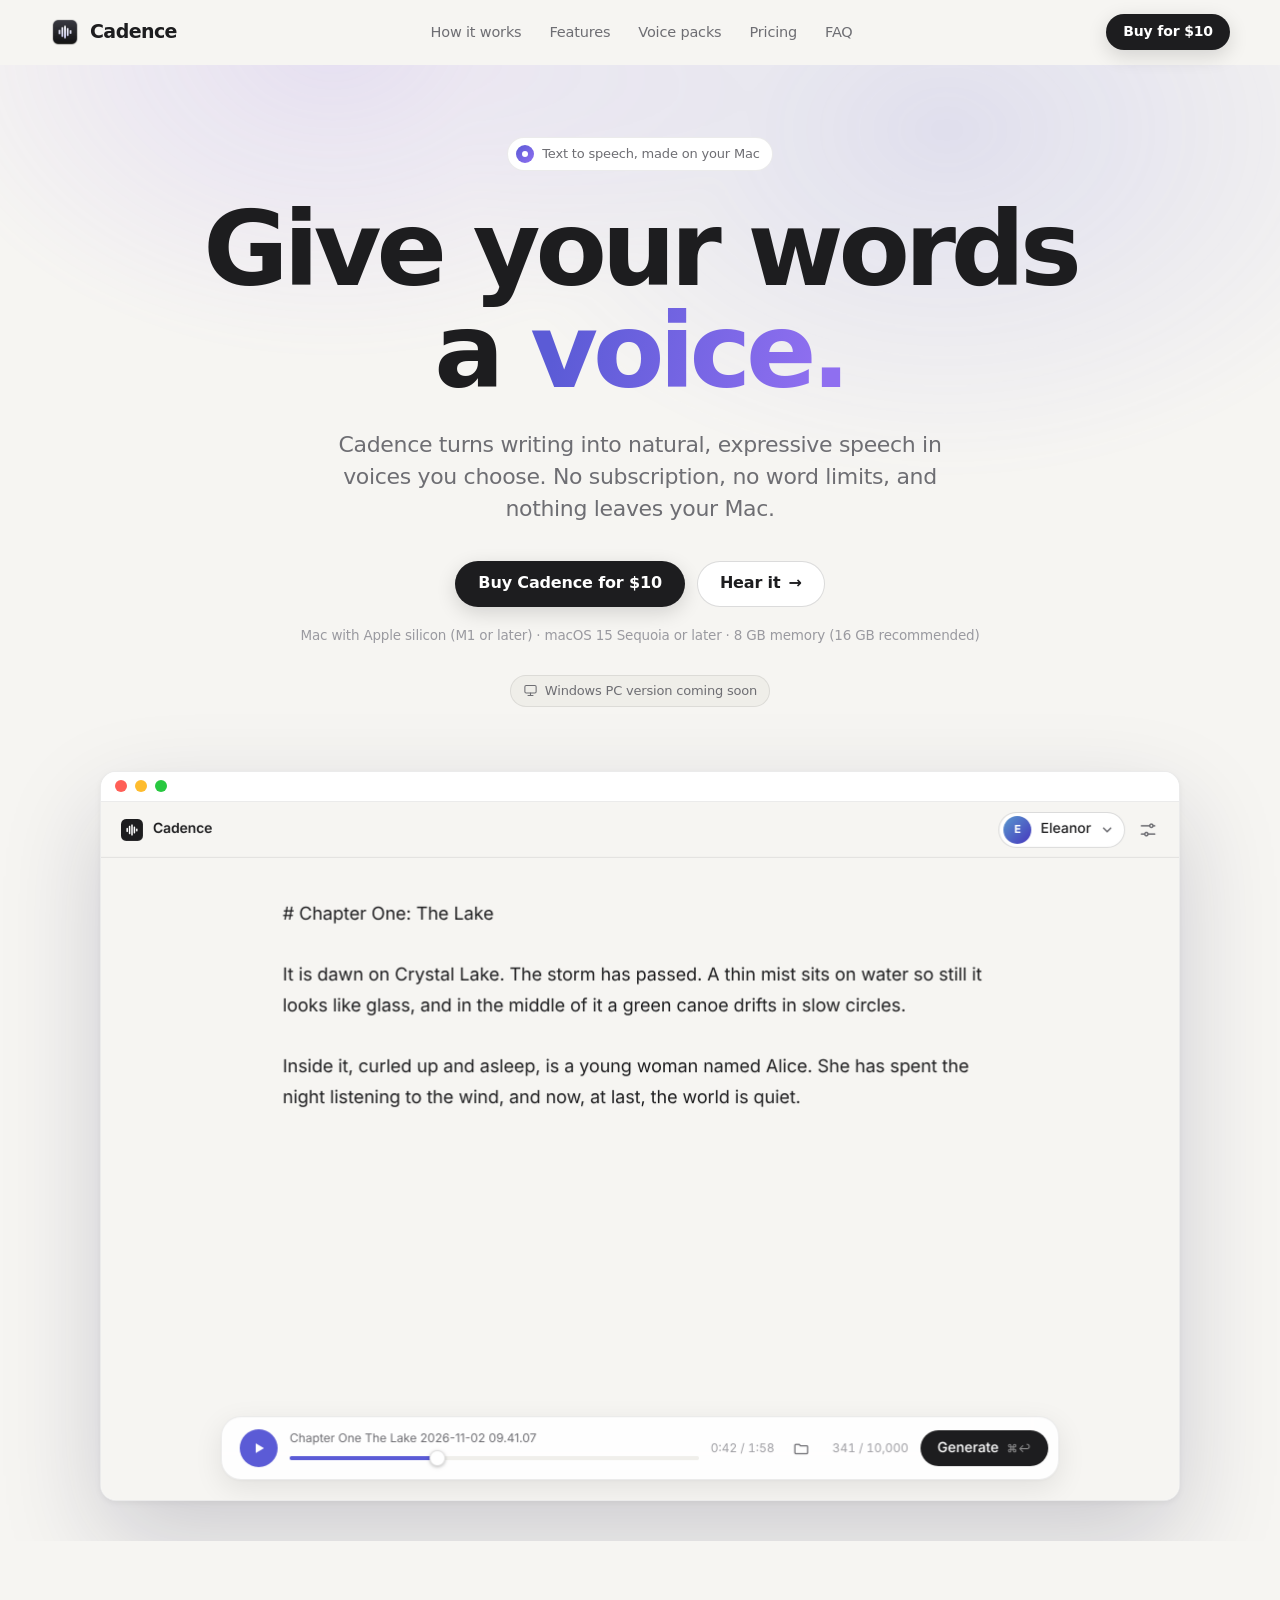
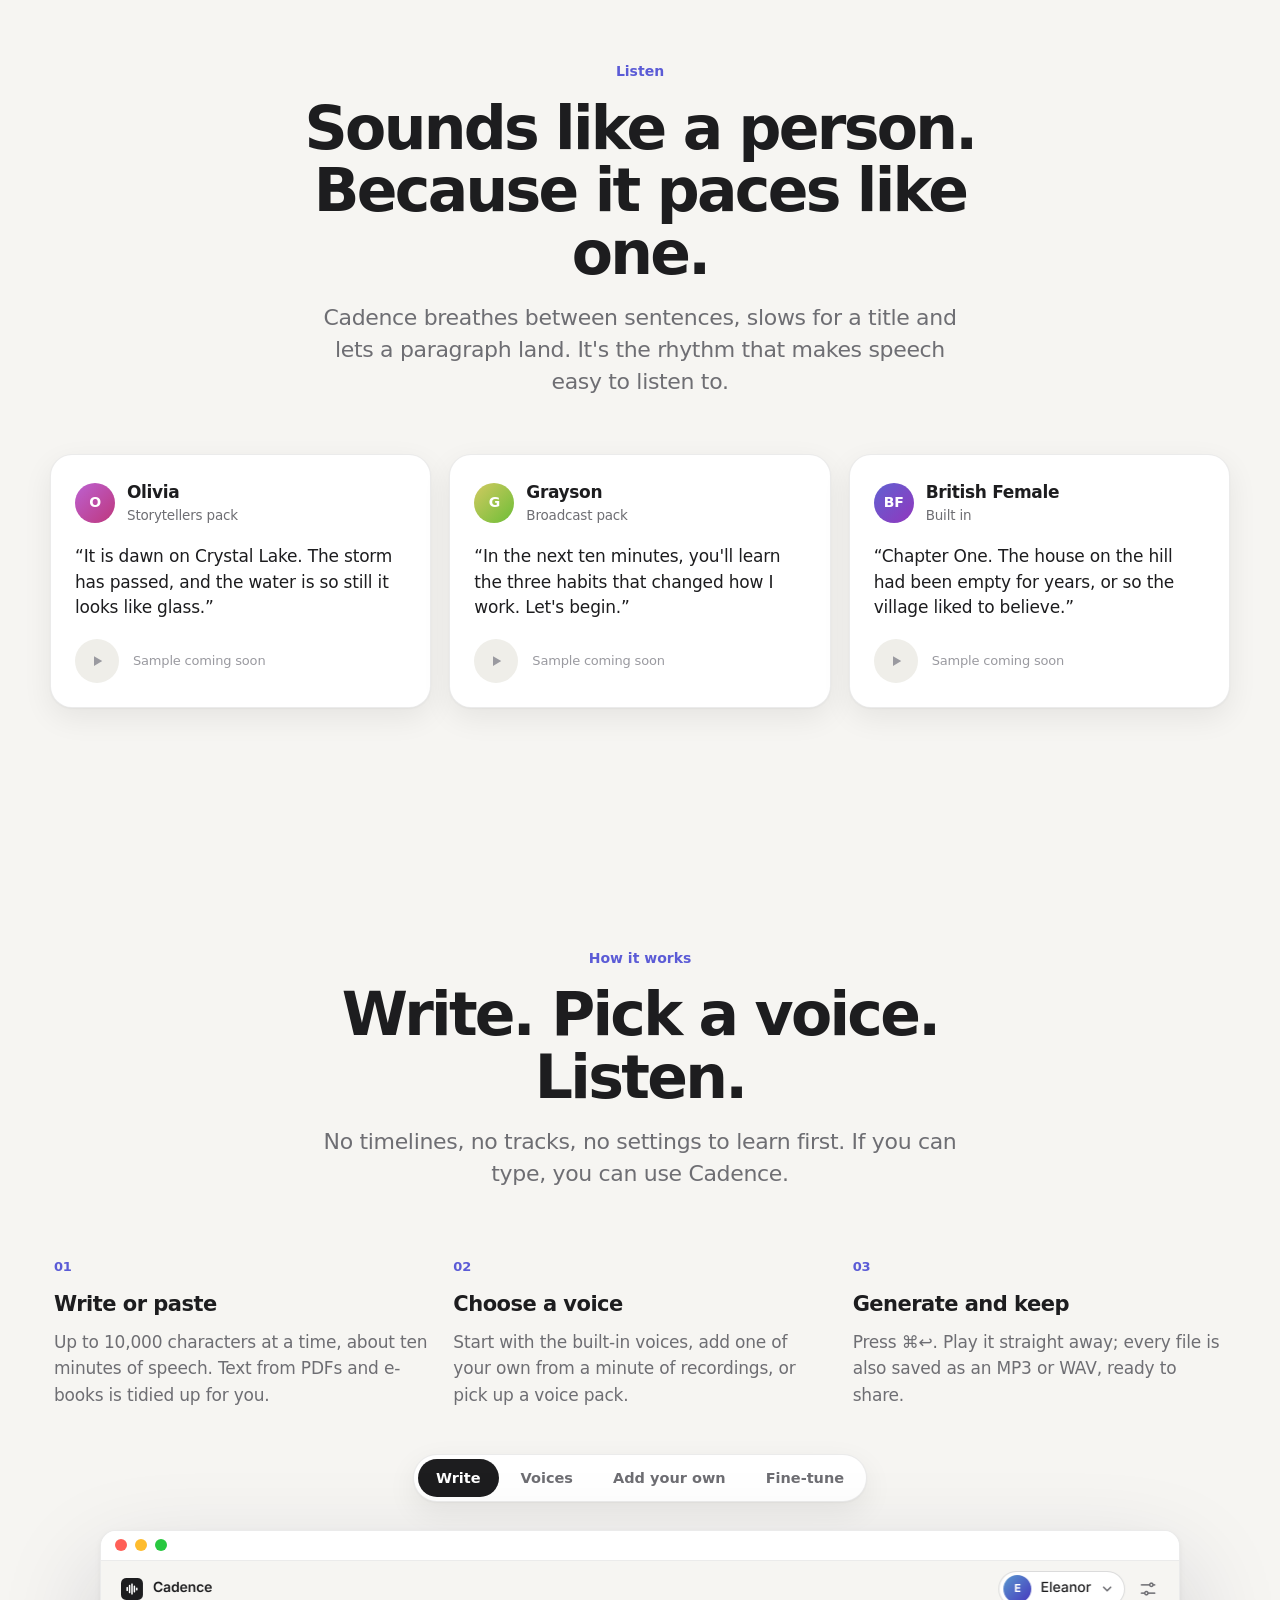
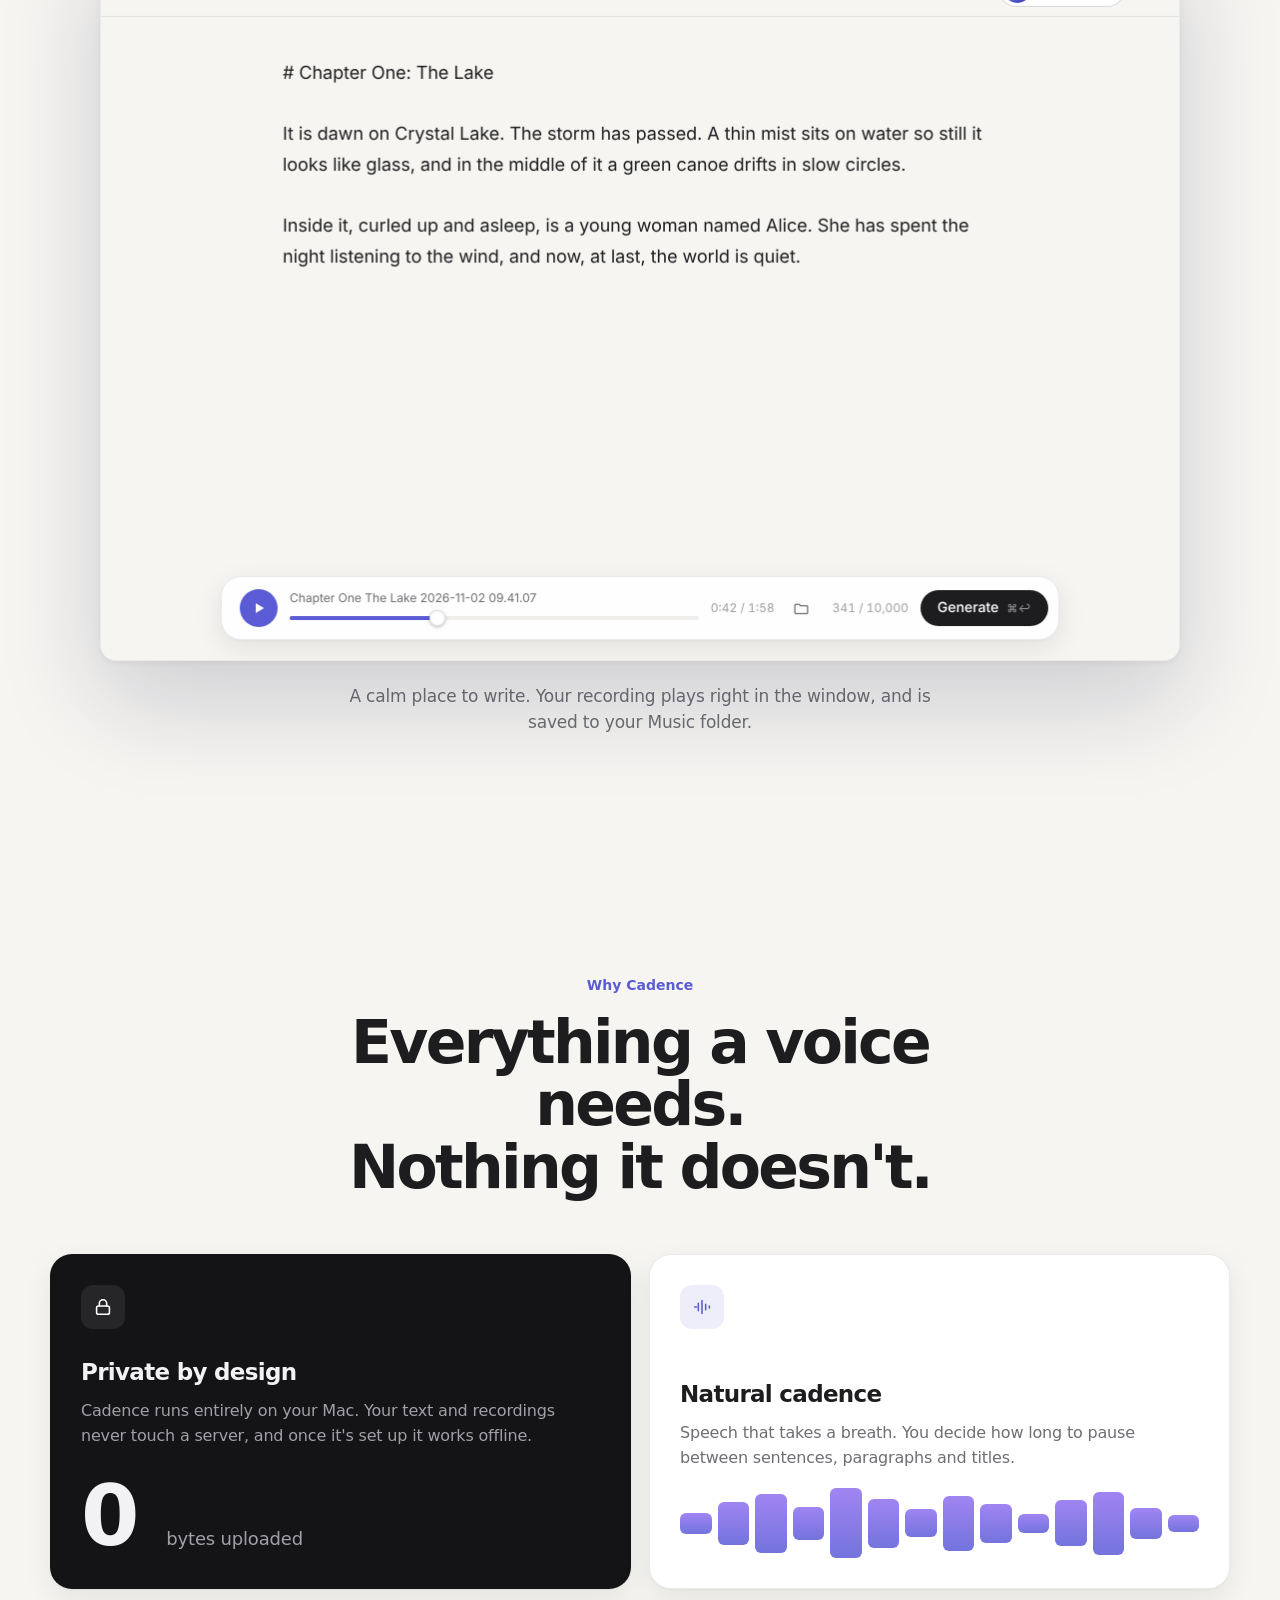
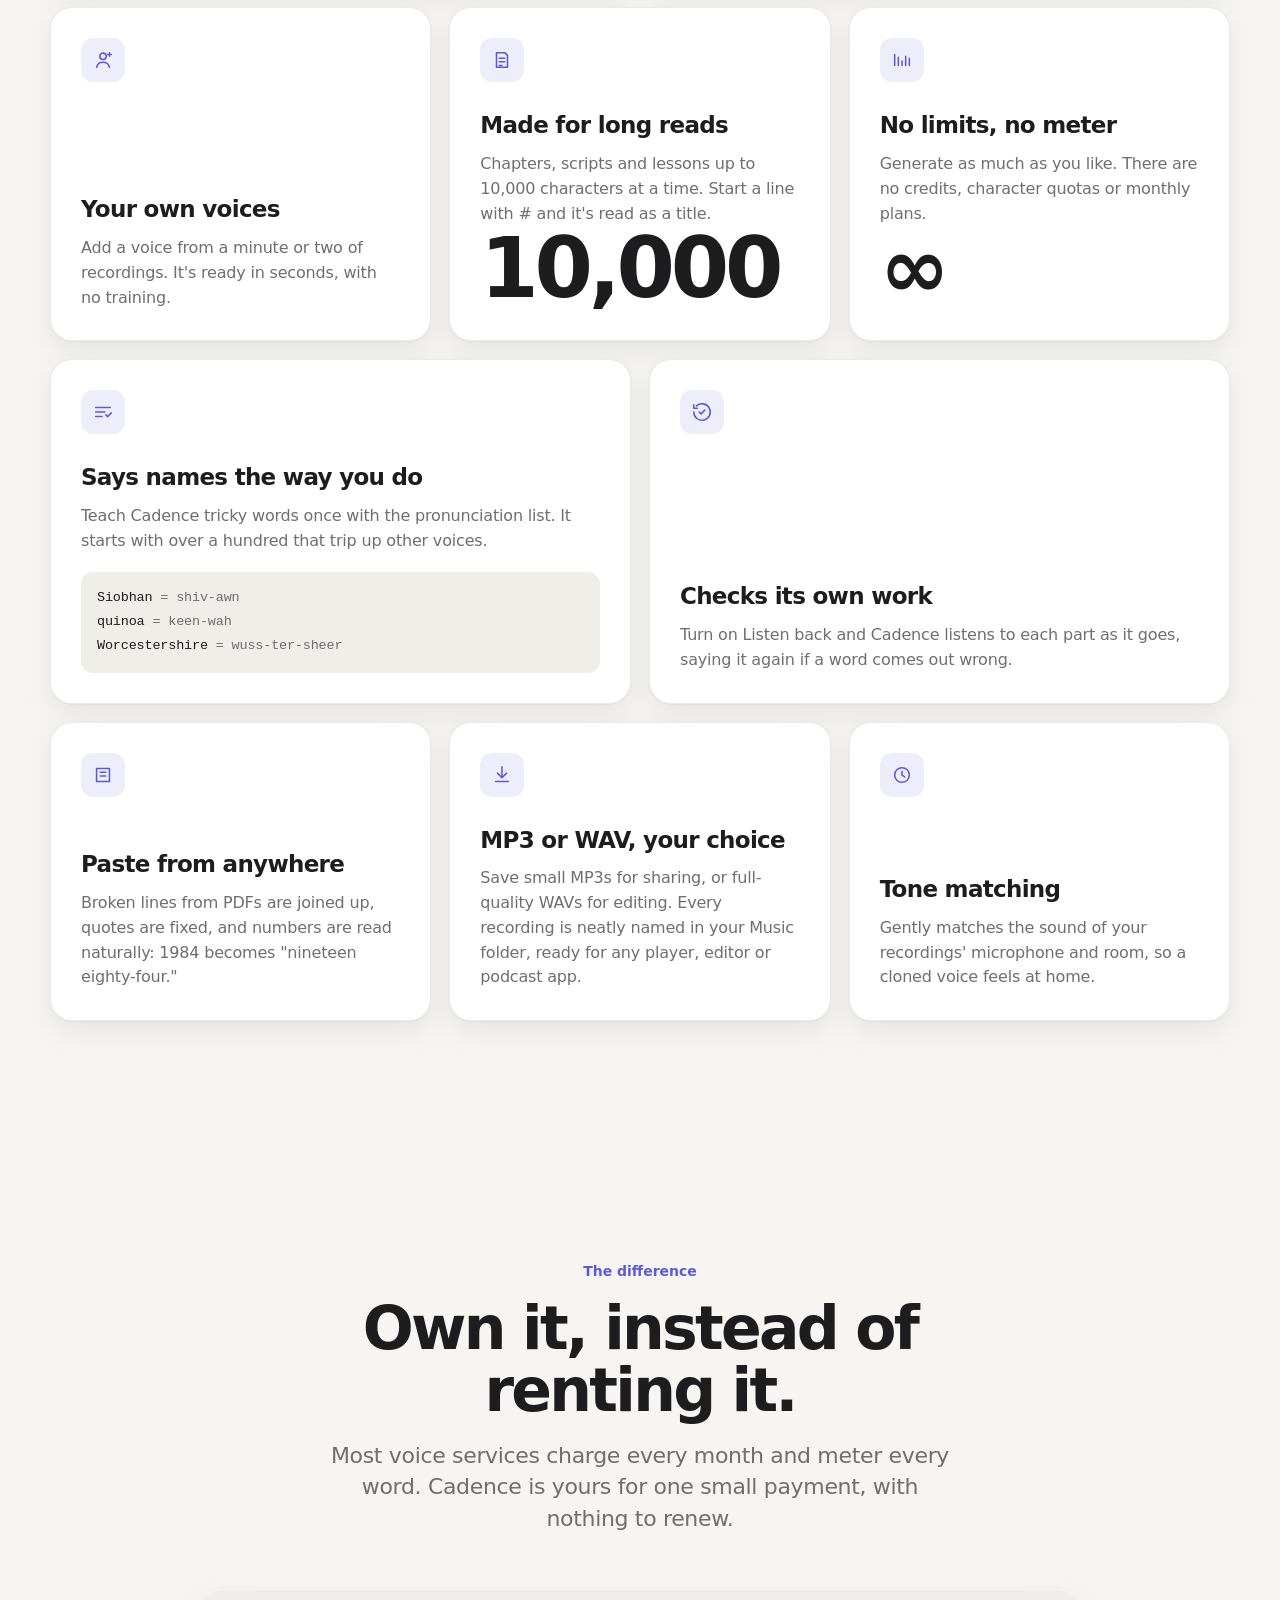
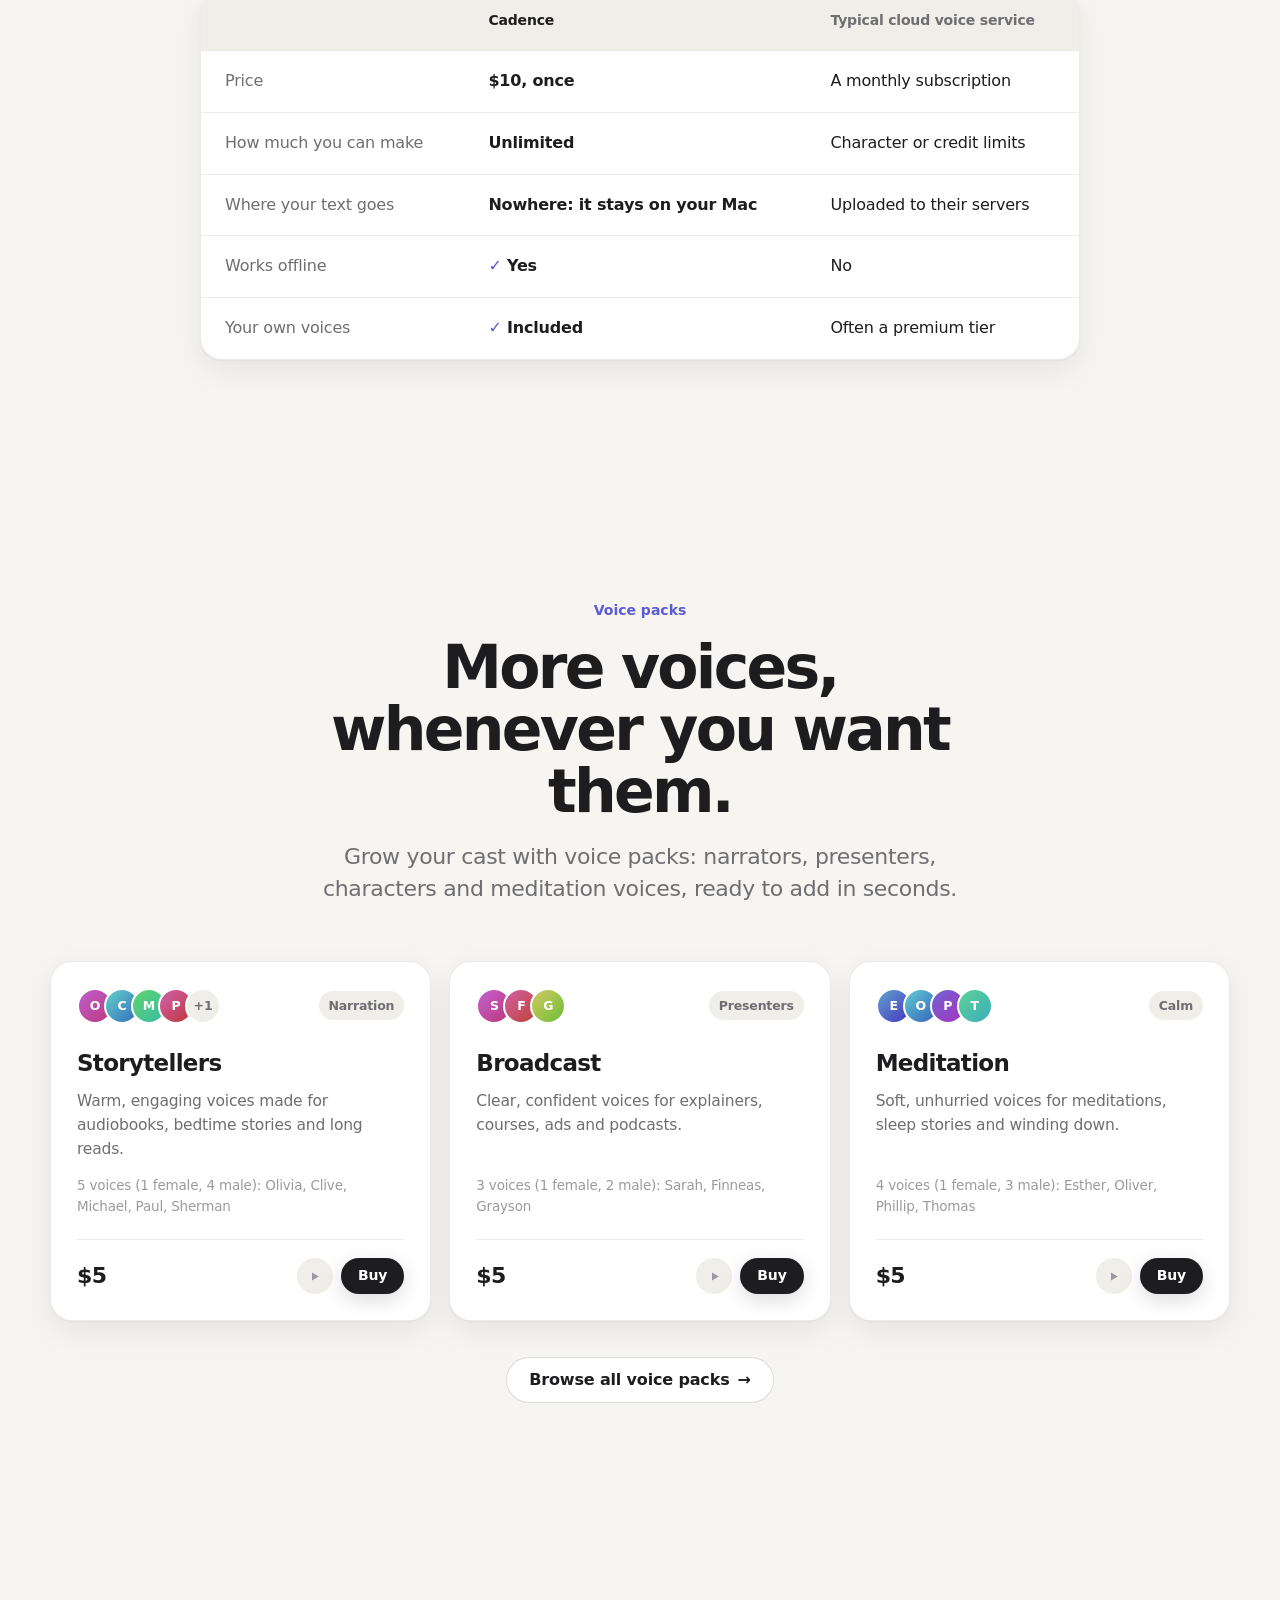
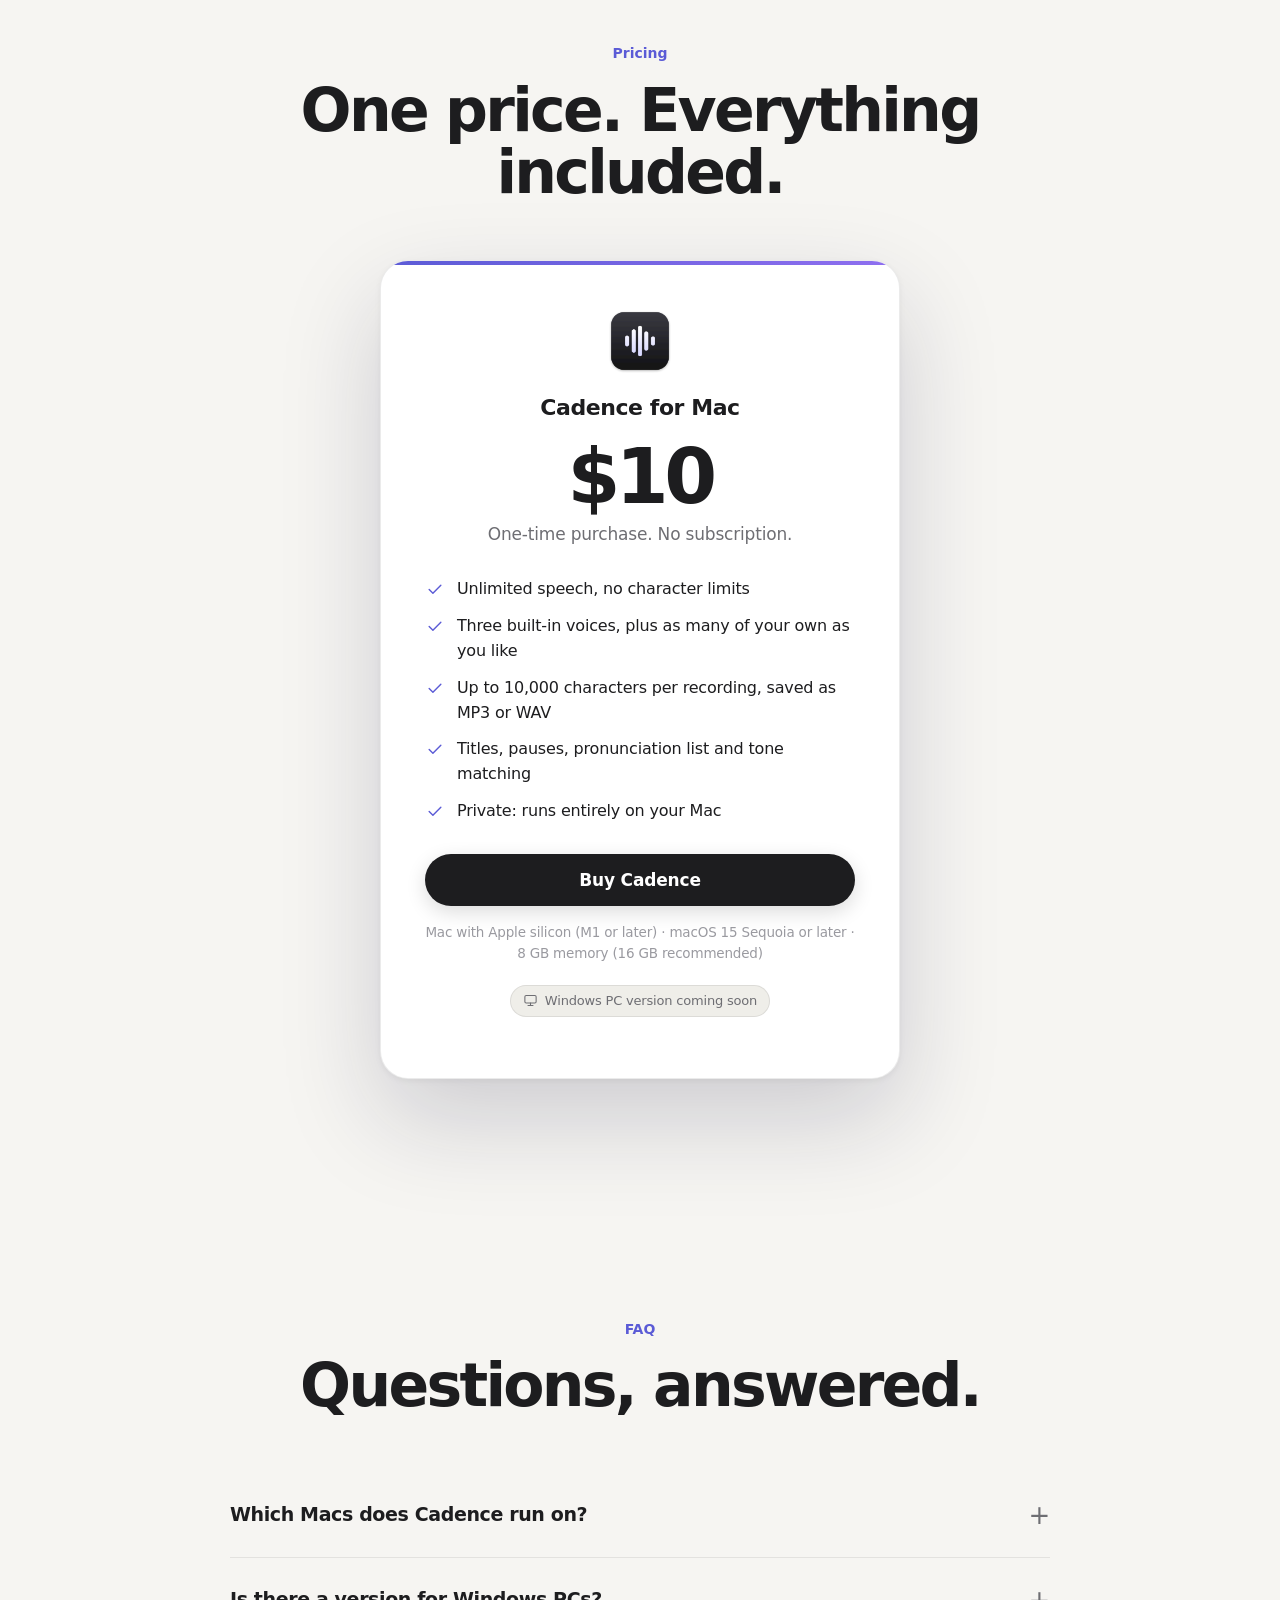
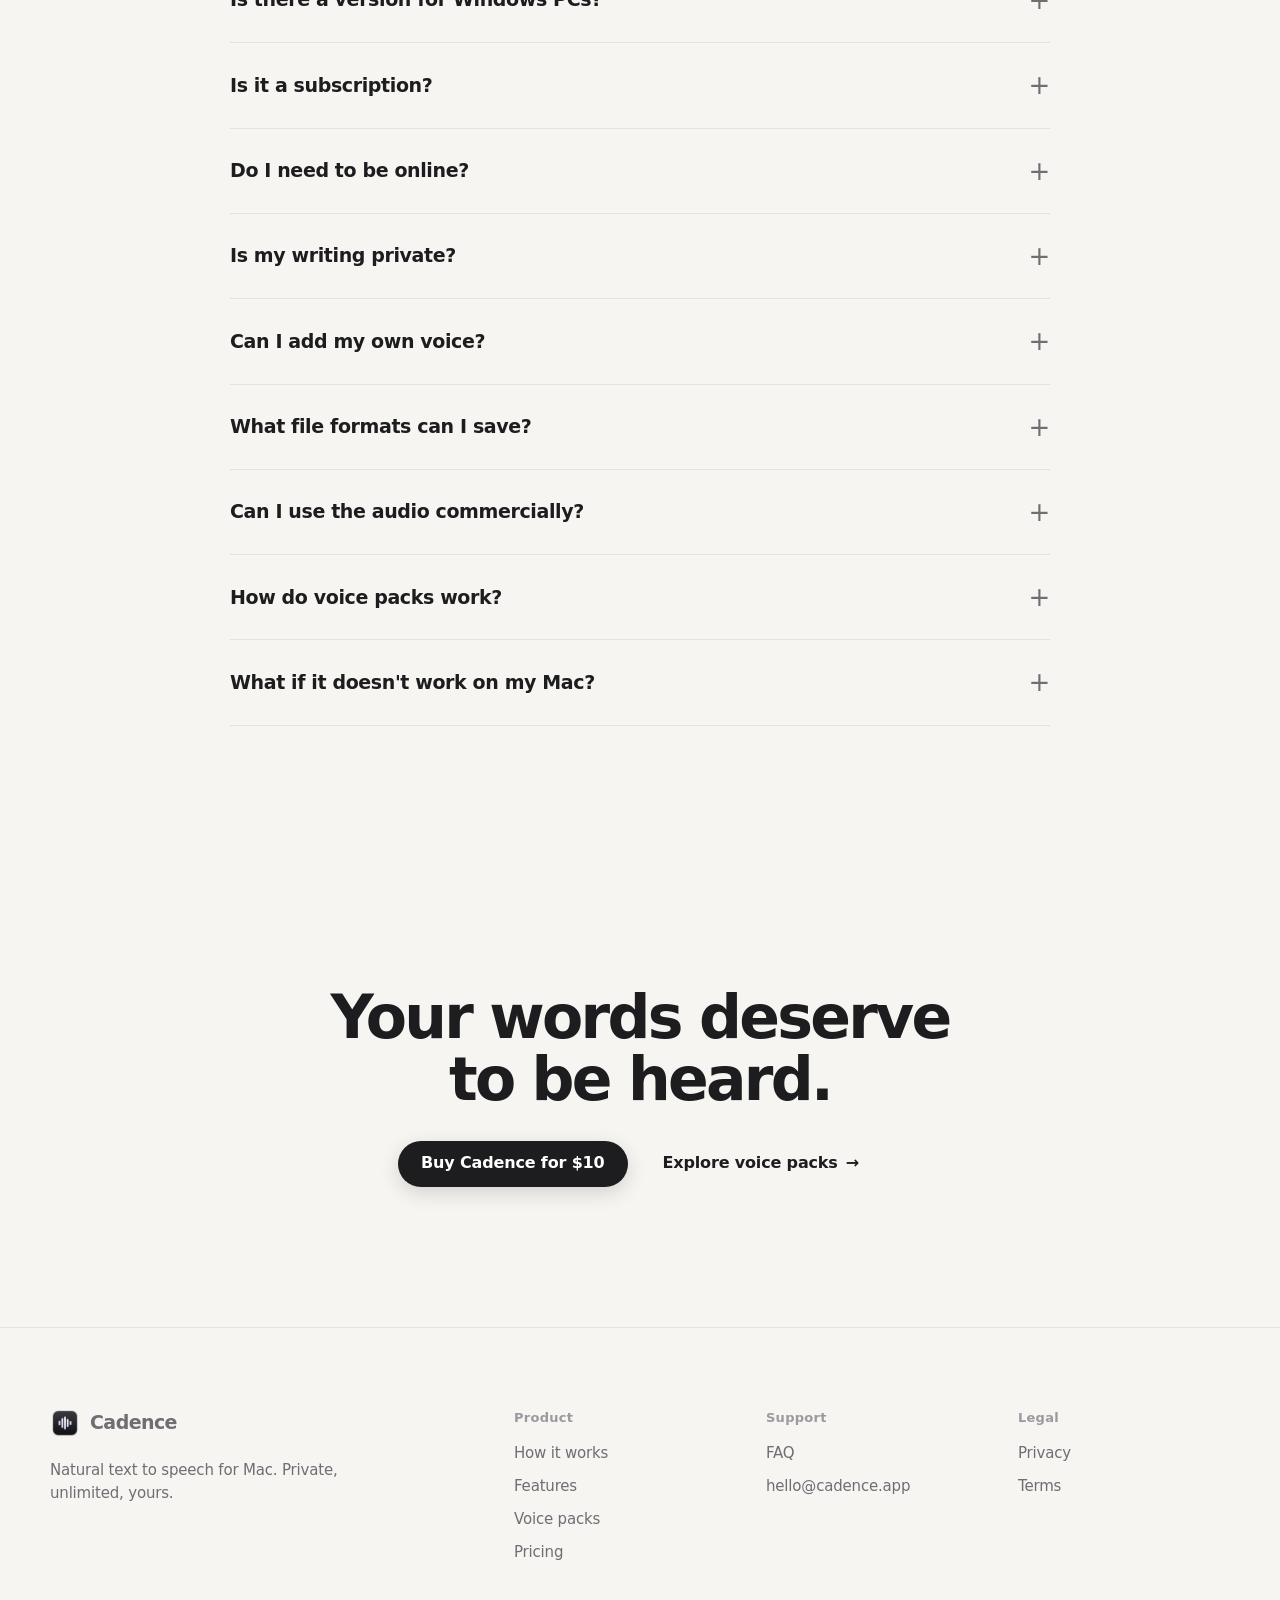
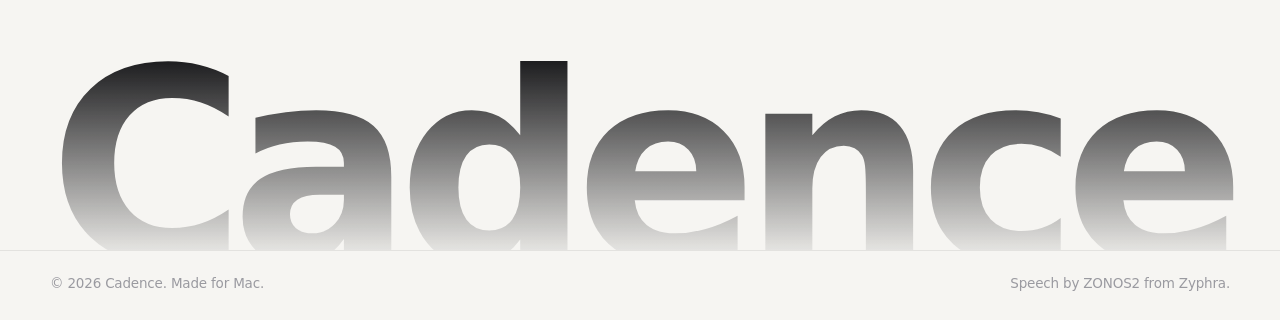
==== index.html @ 554c28c6 "List the real voice packs: Storytellers, Broadcast, Meditation, Characters Each pack shows its voice" ====
<!doctype html>
<html lang="en">
<head>
  <meta charset="utf-8">
  <meta name="viewport" content="width=device-width, initial-scale=1">
  <title>Cadence: natural text to speech for Mac</title>
  <meta name="description" content="Cadence turns writing into natural, expressive speech in voices you choose, right on your Mac. Private, unlimited, and $10 once.">
  <meta name="theme-color" content="#f6f5f2" media="(prefers-color-scheme: light)">
  <meta name="theme-color" content="#111113" media="(prefers-color-scheme: dark)">
  <meta property="og:title" content="Cadence: natural text to speech for Mac">
  <meta property="og:description" content="Turn writing into natural speech in voices you choose. Runs on your Mac. $10, once.">
  <meta property="og:image" content="assets/img/og.png">
  <meta property="og:type" content="website">
  <meta name="twitter:card" content="summary_large_image">
  <link rel="icon" href="assets/img/icon.png">
  <link rel="apple-touch-icon" href="assets/img/icon.png">
  <link rel="stylesheet" href="assets/css/site.css">
</head>
<body>
  <a class="skip" href="#main">Skip to content</a>

  <header class="site-header">
    <nav class="nav wrap" aria-label="Main">
      <a class="logo" href="index.html"><img src="assets/img/icon.png" alt="">Cadence</a>
      <div class="nav-links">
        <a href="#how">How it works</a>
        <a href="#features">Features</a>
        <a href="voices.html">Voice packs</a>
        <a href="#pricing">Pricing</a>
        <a href="#faq">FAQ</a>
      </div>
      <div class="nav-right">
        <a class="btn btn-primary btn-sm" data-buy="app"><span>Buy for <span data-price>$10</span></span></a>
        <button class="menu-button" aria-label="Menu" aria-expanded="false">
          <svg class="icon" viewBox="0 0 24 24"><path d="M4 8h16M4 16h16"/></svg>
        </button>
      </div>
    </nav>
    <div class="mobile-menu" hidden>
      <a href="#how">How it works</a><a href="#features">Features</a><a href="voices.html">Voice packs</a>
      <a href="#pricing">Pricing</a><a href="#faq">FAQ</a>
    </div>
  </header>

  <main id="main">
    <!-- Hero -->
    <section class="hero">
      <div class="wrap">
        <span class="eyebrow reveal"><span class="dot"></span>Text to speech, made on your Mac</span>
        <h1 class="display reveal">Give your words<br>a <span class="gradient-text">voice.</span></h1>
        <p class="lede reveal">Cadence turns writing into natural, expressive speech in voices you choose. No subscription, no word limits, and nothing leaves your Mac.</p>
        <div class="hero-ctas reveal">
          <a class="btn btn-primary" data-buy="app"><span>Buy Cadence for <span data-price>$10</span></span></a>
          <a class="btn" href="#listen">Hear it <span class="arrow">→</span></a>
        </div>
        <p class="req reveal" data-requirements></p>
        <p class="reveal"><span class="soon-badge" data-pc></span></p>
        <div class="window reveal">
          <div class="window-bar" aria-hidden="true"><i></i><i></i><i></i></div>
          <picture>
            <source srcset="assets/img/app-dark.png" media="(prefers-color-scheme: dark)">
            <img src="assets/img/app-light.png" width="2160" height="1400"
                 alt="Cadence's window: a chapter of a story in a clean writing space, the voice Eleanor selected, and a finished recording ready to play.">
          </picture>
        </div>
      </div>
    </section>

    <!-- Samples -->
    <section id="listen">
      <div class="wrap">
        <div class="section-head reveal">
          <span class="kicker">Listen</span>
          <h2 class="headline">Sounds like a person.<br>Because it paces like one.</h2>
          <p class="lede">Cadence breathes between sentences, slows for a title and lets a paragraph land. It's the rhythm that makes speech easy to listen to.</p>
        </div>
        <div class="samples" id="samples"></div>
      </div>
    </section>

    <!-- How it works -->
    <section id="how">
      <div class="wrap">
        <div class="section-head reveal">
          <span class="kicker">How it works</span>
          <h2 class="headline">Write. Pick a voice. Listen.</h2>
          <p class="lede">No timelines, no tracks, no settings to learn first. If you can type, you can use Cadence.</p>
        </div>
        <div class="steps">
          <div class="step reveal"><span class="num">01</span><h3>Write or paste</h3>
            <p>Up to 10,000 characters at a time, about ten minutes of speech. Text from PDFs and e-books is tidied up for you.</p></div>
          <div class="step reveal"><span class="num">02</span><h3>Choose a voice</h3>
            <p>Start with the built-in voices, add one of your own from a minute of recordings, or pick up a voice pack.</p></div>
          <div class="step reveal"><span class="num">03</span><h3>Generate and keep</h3>
            <p>Press ⌘↩. Play it straight away; every file is also saved as an MP3 or WAV, ready to share.</p></div>
        </div>
        <div class="showcase reveal" id="showcase">
          <div class="tabs" role="tablist" aria-label="Cadence screens">
            <button class="tab" role="tab" aria-selected="true" data-shot="app" data-alt="Cadence with a finished recording."
              data-caption="A calm place to write. Your recording plays right in the window, and is saved to your Music folder.">Write</button>
            <button class="tab" role="tab" aria-selected="false" data-shot="voices" data-alt="The voice menu in Cadence."
              data-caption="Switch voices in a click: yours, the built-in ones, and any voice packs you add.">Voices</button>
            <button class="tab" role="tab" aria-selected="false" data-shot="addvoice" data-alt="Adding a new voice in Cadence."
              data-caption="Add a voice from a minute or two of recordings. No training, no waiting.">Add your own</button>
            <button class="tab" role="tab" aria-selected="false" data-shot="settings" data-alt="Cadence's settings panel."
              data-caption="Fine-tune style, speed, pauses and tone, all in one tidy panel.">Fine-tune</button>
          </div>
          <div class="window">
            <div class="window-bar" aria-hidden="true"><i></i><i></i><i></i></div>
            <picture>
              <source srcset="assets/img/app-dark.png" media="(prefers-color-scheme: dark)">
              <img src="assets/img/app-light.png" width="2160" height="1400" alt="Cadence with a finished recording." loading="lazy">
            </picture>
          </div>
          <p class="caption">A calm place to write. Your recording plays right in the window, and is saved to your Music folder.</p>
        </div>
      </div>
    </section>

    <!-- Features -->
    <section id="features">
      <div class="wrap">
        <div class="section-head reveal">
          <span class="kicker">Why Cadence</span>
          <h2 class="headline">Everything a voice needs.<br>Nothing it doesn't.</h2>
        </div>
        <div class="bento">
          <article class="tile wide dark reveal tile-private">
            <span class="tile-icon"><svg class="icon" viewBox="0 0 24 24"><rect x="5" y="11" width="14" height="9" rx="2"/><path d="M8 11V8a4 4 0 0 1 8 0v3"/></svg></span>
            <h3>Private by design</h3>
            <p>Cadence runs entirely on your Mac. Your text and recordings never touch a server, and once it's set up it works offline.</p>
            <div class="big-number">0 <span class="unit">bytes uploaded</span></div>
          </article>
          <article class="tile wide reveal">
            <span class="tile-icon"><svg class="icon" viewBox="0 0 24 24"><path d="M4 12h2M8 8v8M12 5v14M16 9v6M20 11v2"/></svg></span>
            <h3>Natural cadence</h3>
            <p>Speech that takes a breath. You decide how long to pause between sentences, paragraphs and titles.</p>
            <div class="bars" aria-hidden="true">
              <span style="height:30%;animation-delay:0s"></span><span style="height:62%;animation-delay:.1s"></span><span style="height:85%;animation-delay:.2s"></span><span style="height:48%;animation-delay:.3s"></span><span style="height:100%;animation-delay:.4s"></span><span style="height:70%;animation-delay:.5s"></span><span style="height:40%;animation-delay:.6s"></span><span style="height:78%;animation-delay:.7s"></span><span style="height:55%;animation-delay:.8s"></span><span style="height:28%;animation-delay:.9s"></span><span style="height:66%;animation-delay:1s"></span><span style="height:90%;animation-delay:1.1s"></span><span style="height:44%;animation-delay:1.2s"></span><span style="height:24%;animation-delay:1.3s"></span>
            </div>
          </article>
          <article class="tile reveal">
            <span class="tile-icon"><svg class="icon" viewBox="0 0 24 24"><circle cx="12" cy="8" r="3.5"/><path d="M5 20c.8-3.6 3.6-5.5 7-5.5s6.2 1.9 7 5.5"/><path d="M19 4v4M17 6h4"/></svg></span>
            <h3>Your own voices</h3>
            <p>Add a voice from a minute or two of recordings. It's ready in seconds, with no training.</p>
          </article>
          <article class="tile reveal">
            <span class="tile-icon"><svg class="icon" viewBox="0 0 24 24"><path d="M6 4h9l3 3v13H6z"/><path d="M9 10h6M9 14h6M9 18h3"/></svg></span>
            <h3>Made for long reads</h3>
            <p>Chapters, scripts and lessons up to 10,000 characters at a time. Start a line with # and it's read as a title.</p>
            <div class="big-number">10,000</div>
          </article>
          <article class="tile reveal">
            <span class="tile-icon"><svg class="icon" viewBox="0 0 24 24"><path d="M4 18V6M8 18V9M12 18v-5M16 18V8M20 18v-8"/></svg></span>
            <h3>No limits, no meter</h3>
            <p>Generate as much as you like. There are no credits, character quotas or monthly plans.</p>
            <div class="big-number">∞</div>
          </article>
          <article class="tile wide reveal">
            <span class="tile-icon"><svg class="icon" viewBox="0 0 24 24"><path d="M4 7h16M4 12h10M4 17h7"/><path d="M15 15l2 2 4-4"/></svg></span>
            <h3>Says names the way you do</h3>
            <p>Teach Cadence tricky words once with the pronunciation list. It starts with over a hundred that trip up other voices.</p>
            <div class="code-card"><b>Siobhan</b> = shiv-awn<br><b>quinoa</b> = keen-wah<br><b>Worcestershire</b> = wuss-ter-sheer</div>
          </article>
          <article class="tile wide reveal">
            <span class="tile-icon"><svg class="icon" viewBox="0 0 24 24"><path d="M3 12a9 9 0 1 0 3-6.7"/><path d="M3 4v4h4"/><path d="M9 12l2 2 4-4"/></svg></span>
            <h3>Checks its own work</h3>
            <p>Turn on Listen back and Cadence listens to each part as it goes, saying it again if a word comes out wrong.</p>
          </article>
          <article class="tile reveal">
            <span class="tile-icon"><svg class="icon" viewBox="0 0 24 24"><path d="M5 5h14v14H5z"/><path d="M9 9h6M9 13h6"/></svg></span>
            <h3>Paste from anywhere</h3>
            <p>Broken lines from PDFs are joined up, quotes are fixed, and numbers are read naturally: 1984 becomes "nineteen eighty-four."</p>
          </article>
          <article class="tile reveal">
            <span class="tile-icon"><svg class="icon" viewBox="0 0 24 24"><path d="M12 3v12M7 10l5 5 5-5"/><path d="M5 19h14"/></svg></span>
            <h3>MP3 or WAV, your choice</h3>
            <p>Save small MP3s for sharing, or full-quality WAVs for editing. Every recording is neatly named in your Music folder, ready for any player, editor or podcast app.</p>
          </article>
          <article class="tile reveal">
            <span class="tile-icon"><svg class="icon" viewBox="0 0 24 24"><circle cx="12" cy="12" r="8"/><path d="M12 8v4l3 2"/></svg></span>
            <h3>Tone matching</h3>
            <p>Gently matches the sound of your recordings' microphone and room, so a cloned voice feels at home.</p>
          </article>
        </div>
      </div>
    </section>

    <!-- Compare -->
    <section id="compare">
      <div class="wrap">
        <div class="section-head reveal">
          <span class="kicker">The difference</span>
          <h2 class="headline">Own it, instead of renting it.</h2>
          <p class="lede">Most voice services charge every month and meter every word. Cadence is yours for one small payment, with nothing to renew.</p>
        </div>
        <div class="compare reveal">
          <table>
            <thead><tr><th scope="col"></th><th scope="col" class="us">Cadence</th><th scope="col">Typical cloud voice service</th></tr></thead>
            <tbody>
              <tr><td>Price</td><td class="us"><span data-price>$10</span>, once</td><td>A monthly subscription</td></tr>
              <tr><td>How much you can make</td><td class="us">Unlimited</td><td>Character or credit limits</td></tr>
              <tr><td>Where your text goes</td><td class="us">Nowhere: it stays on your Mac</td><td>Uploaded to their servers</td></tr>
              <tr><td>Works offline</td><td class="us"><span class="yes">✓</span> Yes</td><td>No</td></tr>
              <tr><td>Your own voices</td><td class="us"><span class="yes">✓</span> Included</td><td>Often a premium tier</td></tr>
            </tbody>
          </table>
        </div>
      </div>
    </section>

    <!-- Voice packs -->
    <section id="voice-packs">
      <div class="wrap">
        <div class="section-head reveal">
          <span class="kicker">Voice packs</span>
          <h2 class="headline">More voices,<br>whenever you want them.</h2>
          <p class="lede">Grow your cast with voice packs: narrators, presenters, characters and meditation voices, ready to add in seconds.</p>
        </div>
        <div class="packs" id="packs" data-limit="3"></div>
        <div class="more-link"><a class="btn" href="voices.html">Browse all voice packs <span class="arrow">→</span></a></div>
      </div>
    </section>

    <!-- Pricing -->
    <section id="pricing">
      <div class="wrap">
        <div class="section-head reveal">
          <span class="kicker">Pricing</span>
          <h2 class="headline">One price. Everything included.</h2>
        </div>
        <div class="price-card reveal">
          <img src="assets/img/icon.png" alt="">
          <h3 class="title">Cadence for Mac</h3>
          <div class="amount" data-price>$10</div>
          <div class="once">One-time purchase. No subscription.</div>
          <ul>
            <li><svg class="icon" viewBox="0 0 24 24"><path d="M5 12.5l4.5 4.5L19 7.5"/></svg>Unlimited speech, no character limits</li>
            <li><svg class="icon" viewBox="0 0 24 24"><path d="M5 12.5l4.5 4.5L19 7.5"/></svg>Three built-in voices, plus as many of your own as you like</li>
            <li><svg class="icon" viewBox="0 0 24 24"><path d="M5 12.5l4.5 4.5L19 7.5"/></svg>Up to 10,000 characters per recording, saved as MP3 or WAV</li>
            <li><svg class="icon" viewBox="0 0 24 24"><path d="M5 12.5l4.5 4.5L19 7.5"/></svg>Titles, pauses, pronunciation list and tone matching</li>
            <li><svg class="icon" viewBox="0 0 24 24"><path d="M5 12.5l4.5 4.5L19 7.5"/></svg>Private: runs entirely on your Mac</li>
          </ul>
          <a class="btn btn-primary" data-buy="app">Buy Cadence</a>
          <p class="req" data-requirements></p>
          <p><span class="soon-badge" data-pc></span></p>
        </div>
      </div>
    </section>

    <!-- FAQ -->
    <section id="faq">
      <div class="wrap">
        <div class="section-head reveal">
          <span class="kicker">FAQ</span>
          <h2 class="headline">Questions, answered.</h2>
        </div>
        <div class="faq reveal">
          <details><summary>Which Macs does Cadence run on?</summary>
            <p>Any Mac with Apple silicon (M1 or later) running macOS 15 Sequoia or later, with at least 8 GB of memory; 16 GB is recommended. On an 8 GB Mac, the Faster model (in Settings) is the better choice. You'll also need about 10 GB of free space: the app is small, and its speech model downloads once when you first open it.</p></details>
          <details data-pc-faq><summary>Is there a version for Windows PCs?</summary>
            <p>Not yet, but it's on the way. Email <a data-email href="#"></a> with "Windows" in the subject and we'll let you know the moment it's ready.</p></details>
          <details><summary>Is it a subscription?</summary>
            <p>No. Cadence is a one-time purchase of <span data-price>$10</span>. There are no monthly fees, credits or character limits.</p></details>
          <details><summary>Do I need to be online?</summary>
            <p>Only the first time, to download the speech model. After that Cadence works completely offline. (The optional Listen back feature downloads its own model the first time you turn it on.)</p></details>
          <details><summary>Is my writing private?</summary>
            <p>Yes. Everything happens on your Mac. Your text, your recordings and your voices are never uploaded anywhere.</p></details>
          <details><summary>Can I add my own voice?</summary>
            <p>Yes. Choose Add voice, give it a name and pick a minute or two of clear recordings of one person. It's ready straight away. Only add voices of people who have agreed to it.</p></details>
          <details><summary>What file formats can I save?</summary>
            <p>MP3 or WAV. MP3 files are small and play anywhere, so they're ideal for sharing and podcasts. WAV is uncompressed, so it keeps every detail for editing in apps like GarageBand, Logic or Audition. Switch between them anytime in Settings.</p></details>
          <details><summary>Can I use the audio commercially?</summary>
            <p>Yes. What you make with Cadence is yours to use, including in commercial projects, as long as you have the right to use the voice and the words.</p></details>
          <details><summary>How do voice packs work?</summary>
            <p>Buy a pack and download it. In Cadence, choose Add voice and select the pack's recordings. Each voice is ready in seconds. <a href="voices.html" style="color:var(--accent)">See the voice packs</a>.</p></details>
          <details><summary>What if it doesn't work on my Mac?</summary>
            <p>Email us at <a data-email href="#"></a> within 14 days of buying and we'll sort it out or refund you.</p></details>
        </div>
      </div>
    </section>

    <!-- Final CTA -->
    <section class="cta-band">
      <div class="wrap reveal">
        <h2 class="headline">Your words deserve<br>to be heard.</h2>
        <div class="hero-ctas">
          <a class="btn btn-primary" data-buy="app"><span>Buy Cadence for <span data-price>$10</span></span></a>
          <a class="btn btn-ghost" href="voices.html">Explore voice packs <span class="arrow">→</span></a>
        </div>
      </div>
    </section>
  </main>

  <footer class="site-footer">
    <div class="wrap footer-grid">
      <div class="footer-brand">
        <a class="logo" href="index.html"><img src="assets/img/icon.png" alt="">Cadence</a>
        <p>Natural text to speech for Mac. Private, unlimited, yours.</p>
      </div>
      <div><h4>Product</h4><ul>
        <li><a href="index.html#how">How it works</a></li><li><a href="index.html#features">Features</a></li>
        <li><a href="voices.html">Voice packs</a></li><li><a href="index.html#pricing">Pricing</a></li></ul></div>
      <div><h4>Support</h4><ul>
        <li><a href="index.html#faq">FAQ</a></li><li><a data-email data-keep-text href="#">Contact us</a></li></ul></div>
      <div><h4>Legal</h4><ul>
        <li><a href="privacy.html">Privacy</a></li><li><a href="terms.html">Terms</a></li></ul></div>
    </div>
    <div class="wordmark" aria-hidden="true">Cadence</div>
    <div class="footer-bottom">
      <div class="wrap">
        <span>© <span data-year>2026</span> Cadence. Made for Mac.</span>
        <span>Speech by ZONOS2 from Zyphra.</span>
      </div>
    </div>
  </footer>

  <script src="assets/js/config.js"></script>
  <script src="assets/js/site.js"></script>
</body>
</html>
---- assets/css/site.css ----
/* Cadence — site styles. Colors and type follow the app. */
:root {
  --bg: #f6f5f2;
  --surface: #ffffff;
  --surface-2: #efeee9;
  --text: #1d1d1f;
  --muted: #6e6e73;
  --faint: #9a9aa0;
  --line: rgba(0, 0, 0, 0.08);
  --line-strong: rgba(0, 0, 0, 0.14);
  --accent: #5b5bd6;
  --accent-2: #8f6ff0;
  --accent-soft: rgba(91, 91, 214, 0.1);
  --ink: #1d1d1f;
  --on-ink: #ffffff;
  --shadow: 0 1px 2px rgba(0, 0, 0, 0.04), 0 10px 30px rgba(0, 0, 0, 0.07);
  --shadow-lg: 0 2px 6px rgba(0, 0, 0, 0.05), 0 40px 100px rgba(20, 20, 60, 0.18);
  --radius: 22px;
  --font: -apple-system, BlinkMacSystemFont, "SF Pro Display", "SF Pro Text", "Inter", "Helvetica Neue", system-ui, sans-serif;
  --mono: ui-monospace, "SF Mono", Menlo, monospace;
  --wrap: 1180px;
  color-scheme: light;
}

@media (prefers-color-scheme: dark) {
  :root {
    --bg: #111113;
    --surface: #1b1b1e;
    --surface-2: #26262a;
    --text: #f2f2f4;
    --muted: #a0a0a6;
    --faint: #6f6f76;
    --line: rgba(255, 255, 255, 0.08);
    --line-strong: rgba(255, 255, 255, 0.15);
    --accent: #8c8cf2;
    --accent-2: #b39cff;
    --accent-soft: rgba(140, 140, 242, 0.14);
    --ink: #f2f2f4;
    --on-ink: #111113;
    --shadow: 0 1px 2px rgba(0, 0, 0, 0.3), 0 10px 30px rgba(0, 0, 0, 0.35);
    --shadow-lg: 0 2px 6px rgba(0, 0, 0, 0.4), 0 40px 100px rgba(0, 0, 0, 0.6);
    color-scheme: dark;
  }
}

*, *::before, *::after { box-sizing: border-box; }
[hidden] { display: none !important; }
html { scroll-behavior: smooth; -webkit-text-size-adjust: 100%; }
body {
  margin: 0; background: var(--bg); color: var(--text);
  font: 17px/1.55 var(--font); letter-spacing: -0.011em;
  -webkit-font-smoothing: antialiased; text-rendering: optimizeLegibility;
}
img { max-width: 100%; display: block; }
a { color: inherit; text-decoration: none; }
button { font: inherit; color: inherit; }
svg.icon { width: 22px; height: 22px; fill: none; stroke: currentColor; stroke-width: 1.7; stroke-linecap: round; stroke-linejoin: round; }
:focus-visible { outline: 2px solid var(--accent); outline-offset: 3px; border-radius: 6px; }
.wrap { width: min(var(--wrap), calc(100% - 48px)); margin: 0 auto; }
.skip { position: absolute; left: -999px; top: 8px; z-index: 100; background: var(--ink); color: var(--on-ink); padding: 8px 14px; border-radius: 999px; }
.skip:focus { left: 12px; }

/* ---------- type ---------- */
.eyebrow {
  display: inline-flex; align-items: center; gap: 8px; padding: 6px 12px 6px 8px; border-radius: 999px;
  background: var(--surface); border: 1px solid var(--line); font-size: 13px; color: var(--muted); font-weight: 500;
}
.eyebrow .dot { width: 18px; height: 18px; border-radius: 50%; background: linear-gradient(135deg, var(--accent), var(--accent-2)); display: grid; place-items: center; }
.eyebrow .dot::after { content: ""; width: 6px; height: 6px; border-radius: 50%; background: #fff; }
h1, h2, h3 { margin: 0; letter-spacing: -0.035em; font-weight: 700; }
.display { font-size: clamp(46px, 8.2vw, 104px); line-height: 0.98; letter-spacing: -0.05em; }
.headline { font-size: clamp(34px, 5vw, 60px); line-height: 1.04; letter-spacing: -0.045em; }
.title { font-size: 22px; line-height: 1.2; letter-spacing: -0.02em; font-weight: 650; }
.lede { font-size: clamp(18px, 2vw, 22px); line-height: 1.45; color: var(--muted); letter-spacing: -0.015em; max-width: 640px; }
.muted { color: var(--muted); }
.small { font-size: 14px; }
.gradient-text { background: linear-gradient(100deg, var(--accent) 10%, var(--accent-2) 90%); -webkit-background-clip: text; background-clip: text; color: transparent; }

/* ---------- buttons ---------- */
.btn {
  display: inline-flex; align-items: center; justify-content: center; gap: 8px; height: 46px; padding: 0 22px;
  border-radius: 999px; border: 1px solid var(--line-strong); background: var(--surface); font-weight: 600;
  font-size: 16px; letter-spacing: -0.01em; cursor: pointer; transition: transform .15s ease, background .2s, opacity .2s, box-shadow .2s;
  white-space: nowrap;
}
.btn:hover { background: var(--surface-2); }
.btn:active { transform: scale(.98); }
.btn-primary { background: var(--ink); color: var(--on-ink); border-color: transparent; box-shadow: 0 6px 20px rgba(0, 0, 0, .14); }
.btn-primary:hover { background: var(--ink); opacity: .9; }
.btn-ghost { background: transparent; border-color: transparent; }
.btn-ghost:hover { background: var(--surface); }
.btn-sm { height: 36px; padding: 0 16px; font-size: 14px; }
.btn .arrow { transition: transform .2s; }
.btn:hover .arrow { transform: translateX(3px); }

/* ---------- header ---------- */
.site-header {
  position: sticky; top: 0; z-index: 50; transition: background .25s, border-color .25s, backdrop-filter .25s;
  border-bottom: 1px solid transparent;
}
.site-header.scrolled {
  background: color-mix(in srgb, var(--bg) 78%, transparent);
  backdrop-filter: saturate(180%) blur(18px); -webkit-backdrop-filter: saturate(180%) blur(18px);
  border-bottom-color: var(--line);
}
.nav { height: 64px; display: flex; align-items: center; justify-content: space-between; gap: 24px; }
.logo { display: inline-flex; align-items: center; gap: 10px; font-weight: 700; font-size: 19px; letter-spacing: -0.03em; }
.logo img { width: 30px; height: 30px; }
.nav-links { display: flex; gap: 28px; font-size: 14.5px; color: var(--muted); }
.nav-links a { transition: color .15s; }
.nav-links a:hover, .nav-links a[aria-current="page"] { color: var(--text); }
.nav-right { display: flex; align-items: center; gap: 10px; }
.menu-button { display: none; width: 38px; height: 38px; border: 0; background: transparent; border-radius: 10px; cursor: pointer; }
.mobile-menu { display: none; }

/* ---------- hero ---------- */
.hero { position: relative; padding: 72px 0 40px; text-align: center; overflow: hidden; }
.hero::before {
  content: ""; position: absolute; inset: -20% -10% auto; height: 900px; z-index: -1; pointer-events: none;
  background:
    radial-gradient(40% 50% at 30% 30%, rgba(143, 111, 240, .16), transparent 70%),
    radial-gradient(45% 55% at 70% 40%, rgba(91, 91, 214, .14), transparent 70%);
  filter: blur(10px);
}
.hero .eyebrow { margin-bottom: 28px; }
.hero h1 { margin: 0 auto; max-width: 980px; }
.hero .lede { margin: 26px auto 0; }
.hero-ctas { display: flex; gap: 12px; justify-content: center; flex-wrap: wrap; margin-top: 36px; }
.req { margin-top: 18px; font-size: 13.5px; color: var(--faint); }

.window {
  position: relative; margin: 64px auto 0; width: min(1080px, 100%); border-radius: 16px; overflow: hidden;
  background: var(--surface); border: 1px solid var(--line); box-shadow: var(--shadow-lg);
}
.window-bar { height: 30px; display: flex; align-items: center; gap: 8px; padding: 0 14px; background: var(--surface); border-bottom: 1px solid var(--line); }
.window-bar i { width: 12px; height: 12px; border-radius: 50%; background: #ff5f57; }
.window-bar i:nth-child(2) { background: #febc2e; }
.window-bar i:nth-child(3) { background: #28c840; }
.window img { width: 100%; height: auto; }

/* ---------- sections ---------- */
section { padding: 120px 0; }
.section-head { text-align: center; max-width: 760px; margin: 0 auto 56px; }
.section-head .kicker { font-size: 14px; font-weight: 600; color: var(--accent); letter-spacing: 0; margin-bottom: 14px; display: block; }
.section-head .lede { margin: 18px auto 0; }

/* ---------- samples ---------- */
.samples { display: grid; grid-template-columns: repeat(3, 1fr); gap: 18px; }
.sample {
  display: flex; flex-direction: column; gap: 18px; padding: 24px; border-radius: var(--radius);
  background: var(--surface); border: 1px solid var(--line); box-shadow: var(--shadow);
}
.sample-head { display: flex; align-items: center; gap: 12px; }
.avatar {
  width: 40px; height: 40px; border-radius: 50%; flex: none; display: grid; place-items: center; color: #fff;
  font-size: 14px; font-weight: 650;
  background: linear-gradient(135deg, hsl(var(--h, 240) 55% 60%), hsl(calc(var(--h, 240) + 40) 55% 48%));
}
.sample-name { font-weight: 650; letter-spacing: -0.02em; }
.sample-style { font-size: 13.5px; color: var(--muted); }
.sample blockquote { margin: 0; font-size: 17px; line-height: 1.5; color: var(--text); flex: 1; }
.sample blockquote::before { content: "“"; } .sample blockquote::after { content: "”"; }
.play-row { display: flex; align-items: center; gap: 14px; }
.play {
  width: 44px; height: 44px; border-radius: 50%; border: 0; flex: none; display: grid; place-items: center;
  background: var(--accent); color: #fff; cursor: pointer; transition: transform .15s, opacity .2s;
}
.play:hover { transform: scale(1.05); }
.play svg { width: 18px; height: 18px; fill: currentColor; }
.play .i-pause { display: none; }
.play.playing .i-play { display: none; }
.play.playing .i-pause { display: block; }
.play[disabled] { background: var(--surface-2); color: var(--faint); cursor: default; transform: none; }
.wave { display: flex; align-items: center; gap: 3px; height: 28px; flex: 1; }
.wave span { width: 3px; border-radius: 3px; background: var(--line-strong); height: 30%; transition: background .3s; }
.playing + .wave span { background: var(--accent); animation: wave 1s ease-in-out infinite; }
@keyframes wave { 0%, 100% { transform: scaleY(.45); } 50% { transform: scaleY(1); } }
.soon-note { font-size: 13px; color: var(--faint); }
.soon-badge {
  display: inline-flex; align-items: center; gap: 7px; margin-top: 12px; padding: 5px 12px; border-radius: 999px;
  font-size: 13px; font-weight: 500; color: var(--muted); background: var(--surface-2); border: 1px solid var(--line);
}
.soon-badge svg { width: 15px; height: 15px; fill: none; stroke: currentColor; stroke-width: 1.7; stroke-linecap: round; stroke-linejoin: round; }
.price-card .soon-badge { margin-top: 4px; }

/* ---------- how it works ---------- */
.steps { display: grid; grid-template-columns: repeat(3, 1fr); gap: 18px; margin-bottom: 40px; }
.step { padding: 6px 4px; }
.step .num { font-size: 13px; font-weight: 650; color: var(--accent); font-variant-numeric: tabular-nums; }
.step h3 { font-size: 21px; letter-spacing: -0.025em; margin: 10px 0 8px; }
.step p { margin: 0; color: var(--muted); }
.showcase { display: grid; gap: 22px; justify-items: center; }
.tabs { display: inline-flex; gap: 4px; padding: 4px; border-radius: 999px; background: var(--surface); border: 1px solid var(--line); box-shadow: var(--shadow); flex-wrap: wrap; justify-content: center; }
.tab { height: 38px; padding: 0 18px; border: 0; border-radius: 999px; background: transparent; color: var(--muted); font-weight: 550; font-size: 14.5px; cursor: pointer; transition: background .2s, color .2s; }
.tab[aria-selected="true"] { background: var(--ink); color: var(--on-ink); }
.showcase .window { margin-top: 6px; }
.showcase .caption { text-align: center; color: var(--muted); max-width: 620px; min-height: 3.1em; margin: 0; }
.showcase picture img { transition: opacity .25s; }

/* ---------- features (bento) ---------- */
.bento { display: grid; grid-template-columns: repeat(6, 1fr); gap: 18px; }
.tile {
  grid-column: span 2; position: relative; overflow: hidden; padding: 30px; border-radius: var(--radius);
  background: var(--surface); border: 1px solid var(--line); box-shadow: var(--shadow); min-height: 250px;
  display: flex; flex-direction: column;
}
.tile.wide { grid-column: span 3; }
.tile.full { grid-column: span 6; }
.tile .tile-icon { width: 44px; height: 44px; border-radius: 12px; display: grid; place-items: center; background: var(--accent-soft); color: var(--accent); margin-bottom: auto; }
.tile h3 { font-size: 23px; letter-spacing: -0.03em; margin: 26px 0 8px; }
.tile p { margin: 0; color: var(--muted); font-size: 16px; }
.tile.dark { background: #141416; color: #f2f2f4; border-color: transparent; }
.tile.dark p { color: #a0a0a6; }
.tile.dark .tile-icon { background: rgba(255, 255, 255, .08); color: #fff; }
.tile .big-number { font-size: clamp(52px, 7vw, 84px); font-weight: 750; letter-spacing: -0.05em; line-height: 1; margin-top: auto; }
.tile-private .tile-icon { margin-bottom: 0; }
.tile-private .big-number { margin-top: 26px; }
.big-number .unit { font-size: 18px; font-weight: 500; letter-spacing: -0.01em; color: #a0a0a6; margin-left: 6px; }
.tile code, .code-card { font-family: var(--mono); font-size: 13.5px; }
.code-card { margin-top: 18px; padding: 14px 16px; border-radius: 12px; background: var(--surface-2); line-height: 1.8; color: var(--muted); }
.code-card b { color: var(--text); font-weight: 500; }
.tile .bars { display: flex; align-items: center; gap: 6px; height: 70px; margin-top: 18px; }
.tile .bars span { flex: 1; border-radius: 6px; background: linear-gradient(180deg, var(--accent-2), var(--accent)); opacity: .85; animation: wave 1.6s ease-in-out infinite; }
.tile.dark .bars span { background: linear-gradient(180deg, #fff, #b8b8ff); }

/* ---------- compare ---------- */
.compare { width: min(880px, 100%); margin: 0 auto; border-radius: var(--radius); overflow: hidden; background: var(--surface); border: 1px solid var(--line); box-shadow: var(--shadow); }
.compare table { width: 100%; border-collapse: collapse; }
.compare th, .compare td { padding: 18px 24px; text-align: left; border-bottom: 1px solid var(--line); font-size: 16px; vertical-align: top; }
.compare tr:last-child td { border-bottom: 0; }
.compare thead th { font-size: 14px; font-weight: 600; color: var(--muted); background: var(--surface-2); }
.compare thead th.us { color: var(--text); }
.compare td:first-child { color: var(--muted); width: 30%; }
.compare td.us { font-weight: 600; }
.yes { color: var(--accent); }

/* ---------- packs ---------- */
.packs { display: grid; grid-template-columns: repeat(3, 1fr); gap: 18px; }
.packs.two-up { grid-template-columns: 1fr 1fr; } /* 2 or 4 packs: no card left alone on a row */
.pack {
  display: flex; flex-direction: column; padding: 26px; border-radius: var(--radius); background: var(--surface);
  border: 1px solid var(--line); box-shadow: var(--shadow); transition: transform .25s, box-shadow .25s;
}
.pack:hover { transform: translateY(-3px); box-shadow: var(--shadow-lg); }
.pack-top { display: flex; justify-content: space-between; align-items: center; margin-bottom: 22px; }
.faces { display: flex; }
.faces .avatar { width: 36px; height: 36px; font-size: 12.5px; border: 2px solid var(--surface); margin-left: -9px; }
.faces .avatar:first-child { margin-left: 0; }
.faces .avatar.more { background: var(--surface-2); color: var(--muted); }
.chip { font-size: 12.5px; font-weight: 600; color: var(--muted); padding: 5px 10px; border-radius: 999px; background: var(--surface-2); }
.pack h3 { font-size: 23px; letter-spacing: -0.03em; }
.pack p { margin: 8px 0 0; color: var(--muted); font-size: 15.5px; flex: 1; }
.pack .voices-list { margin-top: 14px; font-size: 13.5px; color: var(--faint); }
.pack-foot { display: flex; align-items: center; justify-content: space-between; gap: 12px; margin-top: 22px; padding-top: 18px; border-top: 1px solid var(--line); }
.pack-foot .price { font-size: 22px; font-weight: 700; letter-spacing: -0.03em; }
.pack-foot .actions { display: flex; align-items: center; gap: 8px; }
.pack .play { width: 36px; height: 36px; }
.pack .play svg { width: 15px; height: 15px; }
.more-link { display: flex; justify-content: center; margin-top: 36px; }

.filters { position: relative; z-index: 1; display: flex; flex-wrap: wrap; justify-content: center; gap: 8px; margin: 0 0 40px; }
.filter { height: 36px; padding: 0 16px; border-radius: 999px; border: 1px solid var(--line-strong); background: transparent; color: var(--muted); font-size: 14.5px; font-weight: 550; cursor: pointer; }
.filter[aria-pressed="true"] { background: var(--ink); color: var(--on-ink); border-color: transparent; }

.bundle {
  display: flex; align-items: center; justify-content: space-between; gap: 24px; flex-wrap: wrap;
  margin-top: 18px; padding: 30px 34px; border-radius: var(--radius); color: #fff;
  background: radial-gradient(120% 140% at 0% 0%, #6d5ae6 0%, #2a2a8a 45%, #141416 100%);
  box-shadow: var(--shadow-lg);
}
.bundle h3 { font-size: 26px; letter-spacing: -0.03em; }
.bundle p { margin: 6px 0 0; color: rgba(255, 255, 255, .72); }
.bundle .price { font-size: 30px; font-weight: 750; letter-spacing: -0.04em; margin-right: 14px; }
.bundle .btn { background: #fff; color: #141416; border-color: transparent; }

/* ---------- pricing ---------- */
.price-card {
  width: min(520px, 100%); margin: 0 auto; padding: 44px; border-radius: 28px; text-align: center;
  background: var(--surface); border: 1px solid var(--line); box-shadow: var(--shadow-lg); position: relative; overflow: hidden;
}
.price-card::before { content: ""; position: absolute; inset: 0 0 auto; height: 4px; background: linear-gradient(90deg, var(--accent), var(--accent-2)); }
.price-card img { width: 72px; height: 72px; margin: 0 auto 18px; }
.price-card .amount { font-size: 76px; font-weight: 750; letter-spacing: -0.06em; line-height: 1; margin: 18px 0 6px; }
.price-card .once { color: var(--muted); }
.price-card ul { list-style: none; padding: 0; margin: 30px 0; text-align: left; display: grid; gap: 12px; }
.price-card li { display: flex; gap: 12px; align-items: flex-start; font-size: 16px; }
.price-card li svg { flex: none; color: var(--accent); margin-top: 2px; width: 20px; height: 20px; }
.price-card .btn { width: 100%; height: 52px; font-size: 17px; }
.price-card .req { margin-top: 16px; }

/* ---------- faq ---------- */
.faq { width: min(820px, 100%); margin: 0 auto; }
.faq details { border-bottom: 1px solid var(--line); }
.faq summary {
  list-style: none; cursor: pointer; padding: 22px 0; display: flex; justify-content: space-between; align-items: center;
  gap: 20px; font-size: 19px; font-weight: 600; letter-spacing: -0.02em;
}
.faq summary::-webkit-details-marker { display: none; }
.faq summary::after { content: "+"; font-size: 26px; font-weight: 300; color: var(--muted); transition: transform .25s; flex: none; }
.faq details[open] summary::after { transform: rotate(45deg); }
.faq details p { margin: -6px 0 22px; color: var(--muted); max-width: 680px; }

/* ---------- final cta ---------- */
.cta-band { text-align: center; padding: 140px 0; }
.cta-band .headline { max-width: 820px; margin: 0 auto; }
.cta-band .hero-ctas { margin-top: 30px; }

/* ---------- footer ---------- */
.site-footer { position: relative; overflow: hidden; padding: 80px 0 0; border-top: 1px solid var(--line); }
.footer-grid { display: grid; grid-template-columns: 2fr 1fr 1fr 1fr; gap: 40px; }
.footer-grid h4 { margin: 0 0 14px; font-size: 13px; font-weight: 600; color: var(--faint); letter-spacing: .02em; }
.footer-grid ul { list-style: none; margin: 0; padding: 0; display: grid; gap: 10px; font-size: 15px; }
.footer-grid a { color: var(--muted); transition: color .15s; }
.footer-grid a:hover { color: var(--text); }
.footer-brand p { color: var(--muted); max-width: 300px; margin: 14px 0 0; font-size: 15px; }
.wordmark {
  font-size: clamp(84px, 21vw, 320px); font-weight: 800; letter-spacing: -0.055em; line-height: .8; text-align: center;
  margin: 70px 0 0; user-select: none; white-space: nowrap;
  background: linear-gradient(180deg, var(--text) 0%, color-mix(in srgb, var(--text) 8%, transparent) 88%);
  -webkit-background-clip: text; background-clip: text; color: transparent;
  transform: translateY(12%);
}
.footer-bottom { position: relative; border-top: 1px solid var(--line); background: var(--bg); }
.footer-bottom .wrap { display: flex; justify-content: space-between; flex-wrap: wrap; gap: 12px; padding: 22px 0 26px; font-size: 13.5px; color: var(--faint); }

/* ---------- page header (inner pages) ---------- */
.page-hero { padding: 80px 0 44px; text-align: center; position: relative; overflow: hidden; }
.page-hero::before {
  content: ""; position: absolute; inset: -40% -10% auto; height: 700px; z-index: -1; pointer-events: none;
  background: radial-gradient(40% 50% at 50% 30%, rgba(143, 111, 240, .14), transparent 70%);
}
.page-hero .lede { margin: 22px auto 0; }
.prose { width: min(720px, 100%); margin: 0 auto; padding: 0 0 120px; }
.prose h2 { font-size: 24px; letter-spacing: -0.025em; margin: 44px 0 12px; }
.prose p, .prose li { color: var(--muted); }
.prose a { color: var(--accent); }

/* ---------- toast & reveal ---------- */
.toast {
  position: fixed; left: 50%; bottom: 28px; transform: translateX(-50%); z-index: 80; padding: 12px 18px; border-radius: 14px;
  background: var(--ink); color: var(--on-ink); font-size: 14.5px; box-shadow: var(--shadow-lg); max-width: calc(100% - 32px);
}
.reveal { opacity: 0; transform: translateY(24px); transition: opacity .8s cubic-bezier(.2, .7, .2, 1), transform .8s cubic-bezier(.2, .7, .2, 1); }
.reveal.in { opacity: 1; transform: none; }
@media (prefers-reduced-motion: reduce) {
  html { scroll-behavior: auto; }
  .reveal { opacity: 1; transform: none; transition: none; }
  .tile .bars span, .playing + .wave span { animation: none; }
}

/* ---------- responsive ---------- */
@media (max-width: 980px) {
  .nav-links { display: none; }
  .menu-button { display: grid; place-items: center; }
  .mobile-menu {
    display: grid; position: fixed; inset: 64px 0 auto; padding: 12px 24px 24px; gap: 4px; background: var(--bg);
    border-bottom: 1px solid var(--line); box-shadow: var(--shadow); z-index: 49;
  }
  .mobile-menu[hidden] { display: none !important; }
  .mobile-menu a { padding: 12px 0; font-size: 18px; font-weight: 550; border-bottom: 1px solid var(--line); }
  .samples, .packs { grid-template-columns: 1fr 1fr; }
  .bento { grid-template-columns: 1fr 1fr; }
  .tile, .tile.wide { grid-column: span 1; }
  .tile.full { grid-column: span 2; }
  .footer-grid { grid-template-columns: 1fr 1fr; }
  .footer-brand { grid-column: span 2; }
}
@media (max-width: 640px) {
  body { font-size: 16px; }
  .wrap { width: calc(100% - 32px); }
  section { padding: 84px 0; }
  .hero { padding-top: 48px; }
  .window { margin-top: 44px; border-radius: 12px; }
  .samples, .packs, .packs.two-up, .steps { grid-template-columns: 1fr; }
  .bento { grid-template-columns: 1fr; }
  .tile, .tile.wide, .tile.full { grid-column: span 1; min-height: 0; }
  .compare th, .compare td { padding: 14px 14px; font-size: 14.5px; }
  .compare td:first-child { width: 34%; }
  .price-card { padding: 32px 22px; }
  .nav-right .btn-ghost { display: none; }
  .bundle { padding: 26px; }
}
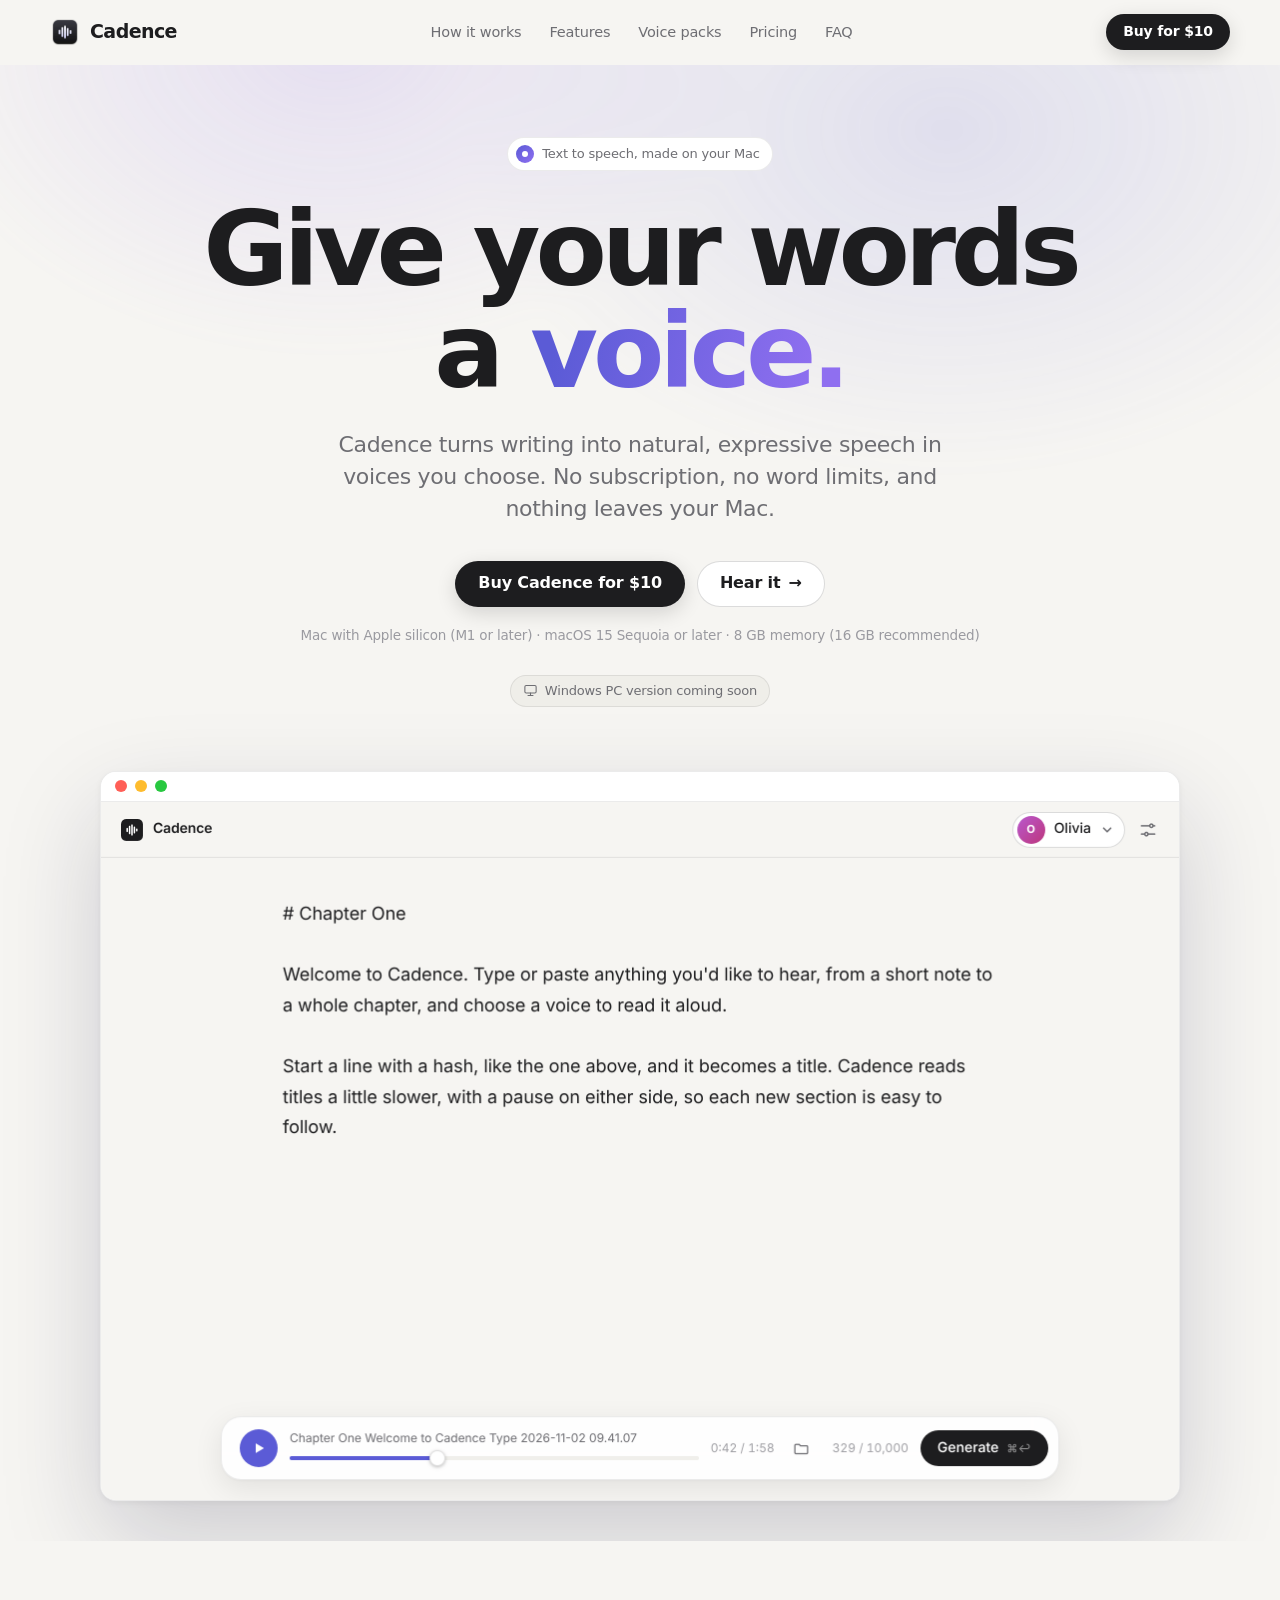
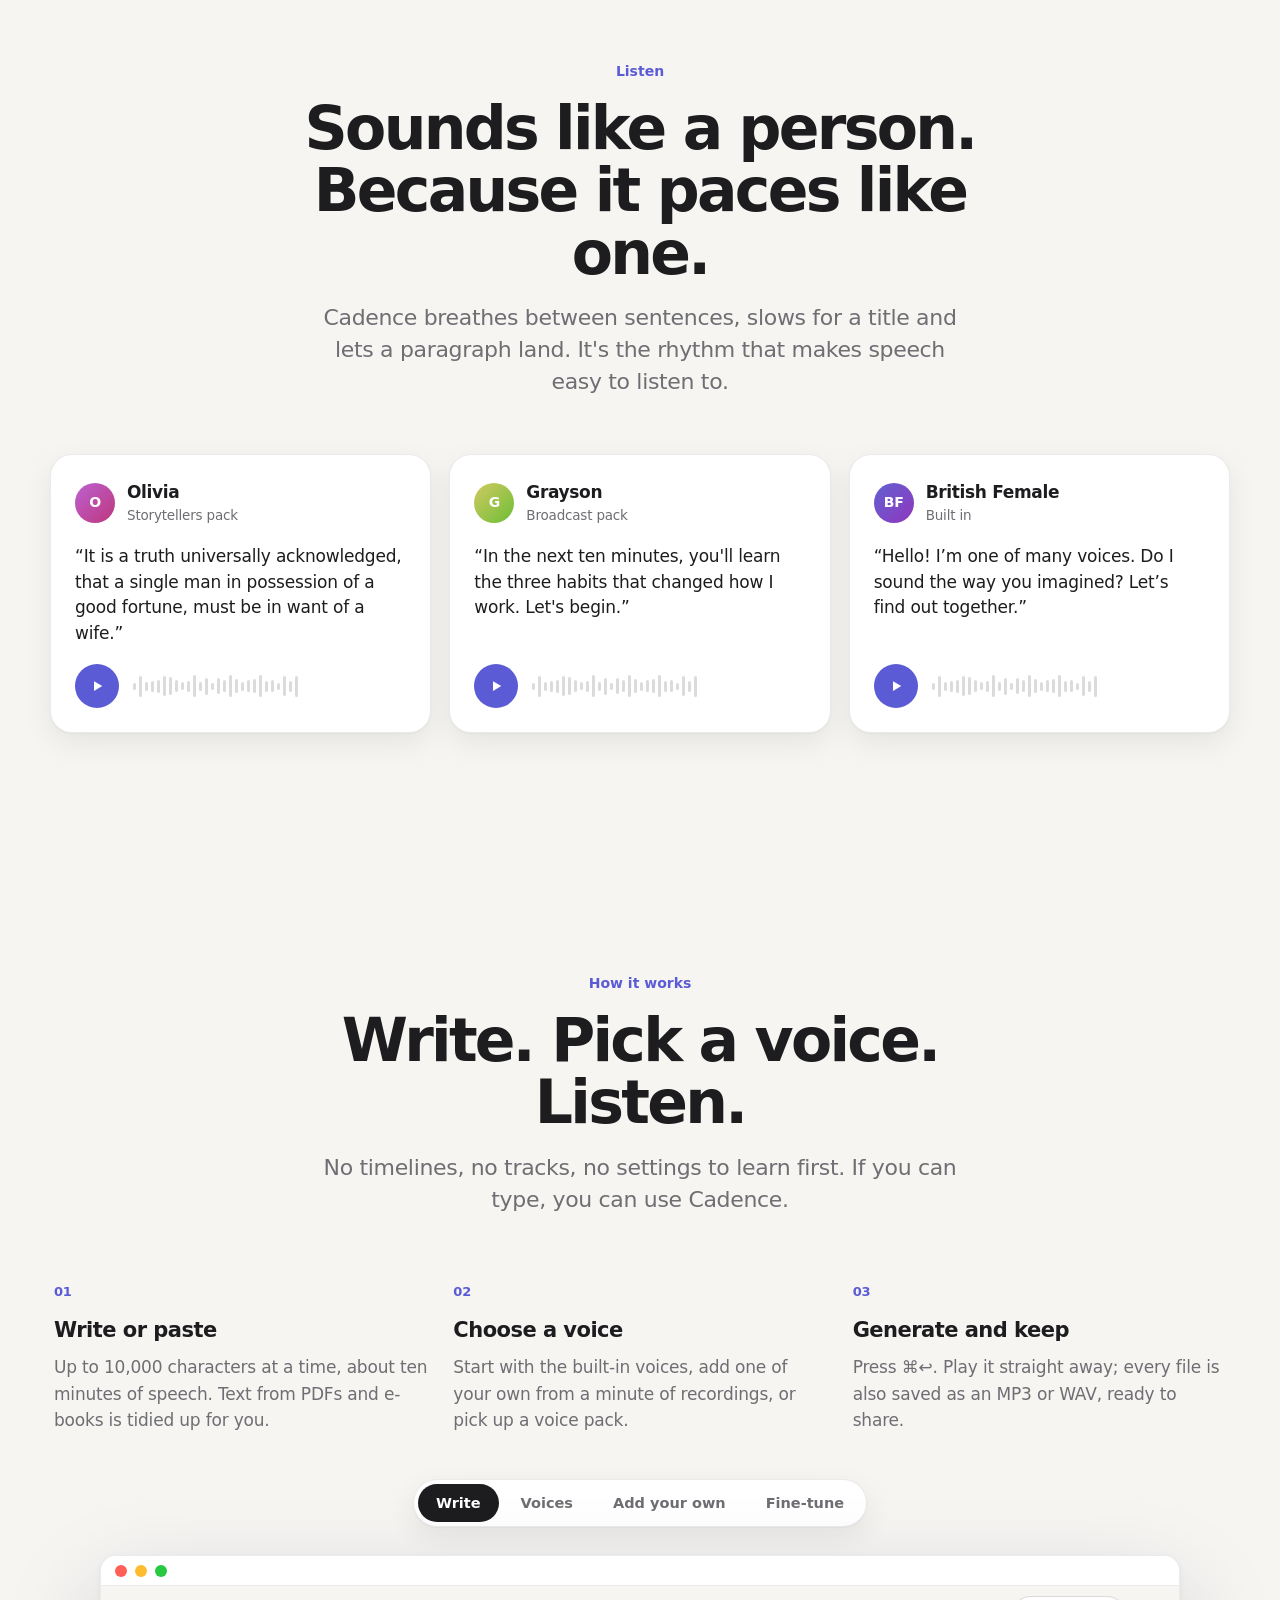
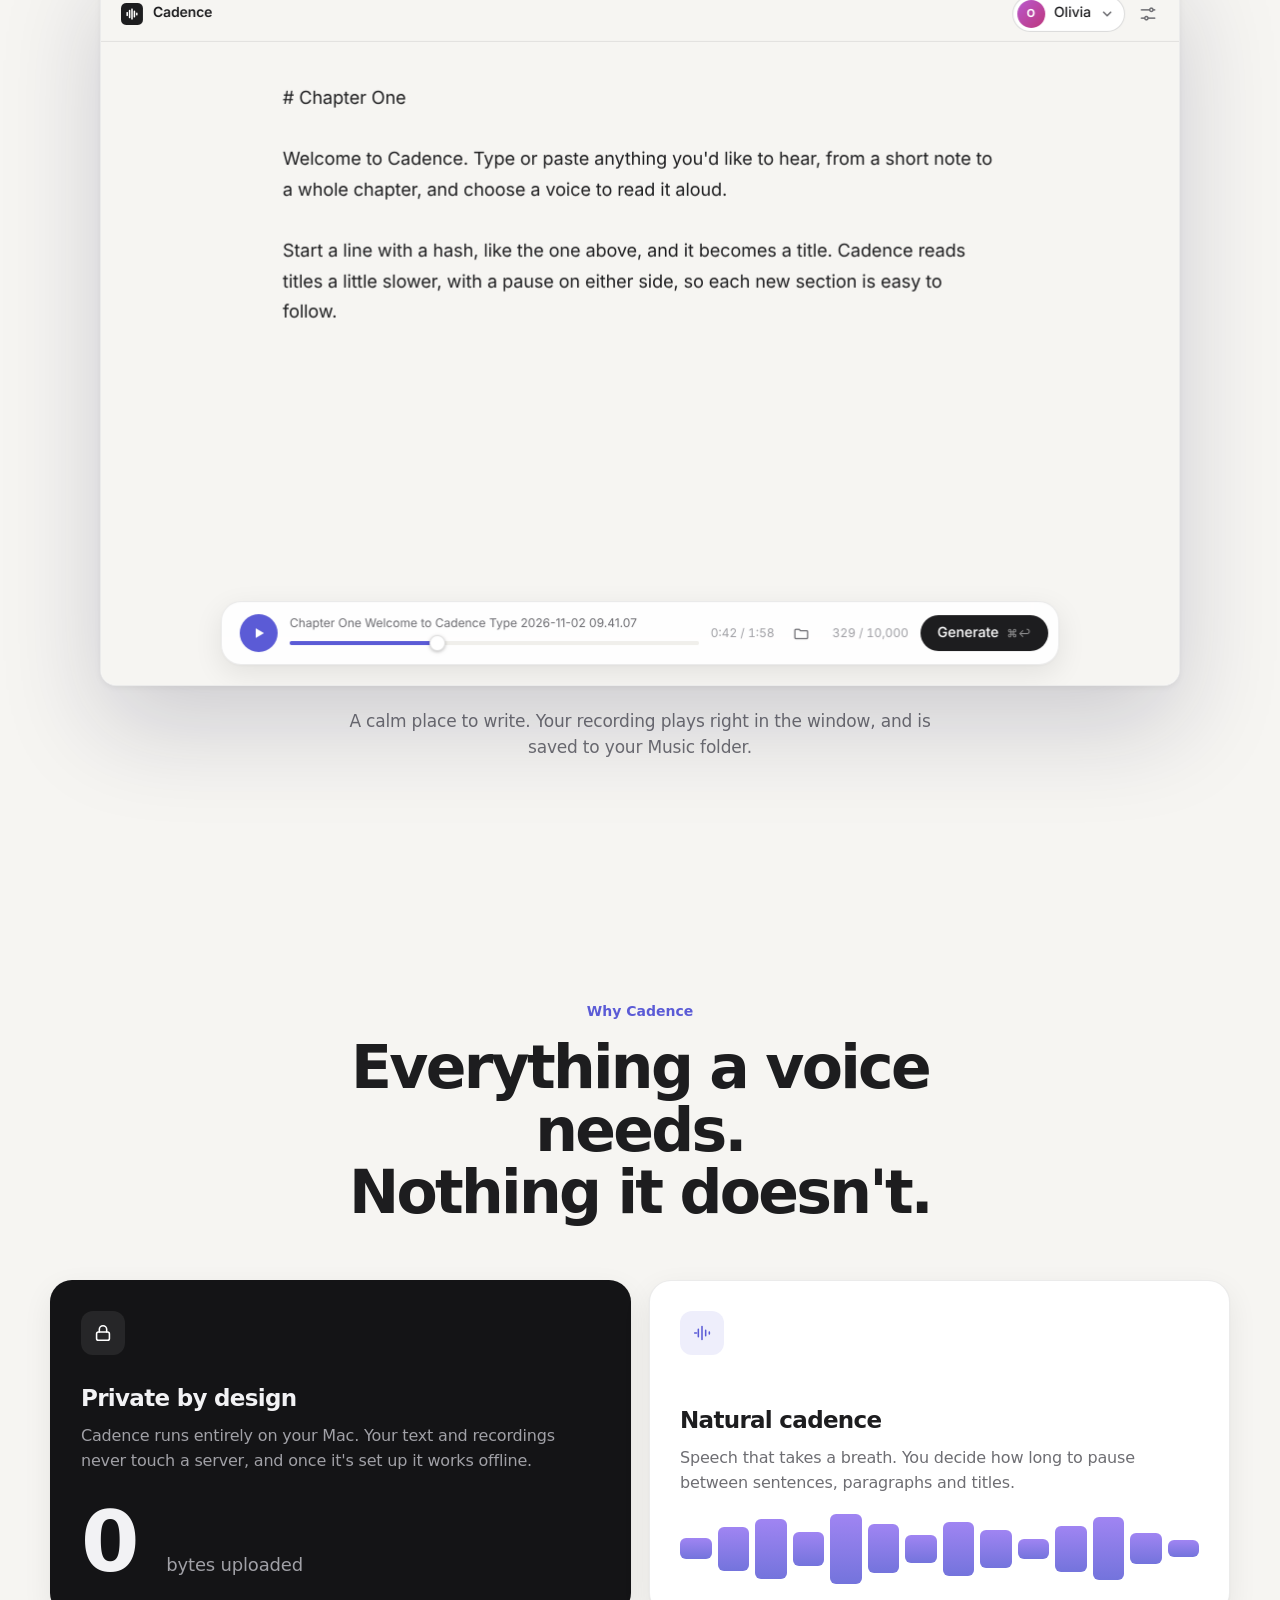
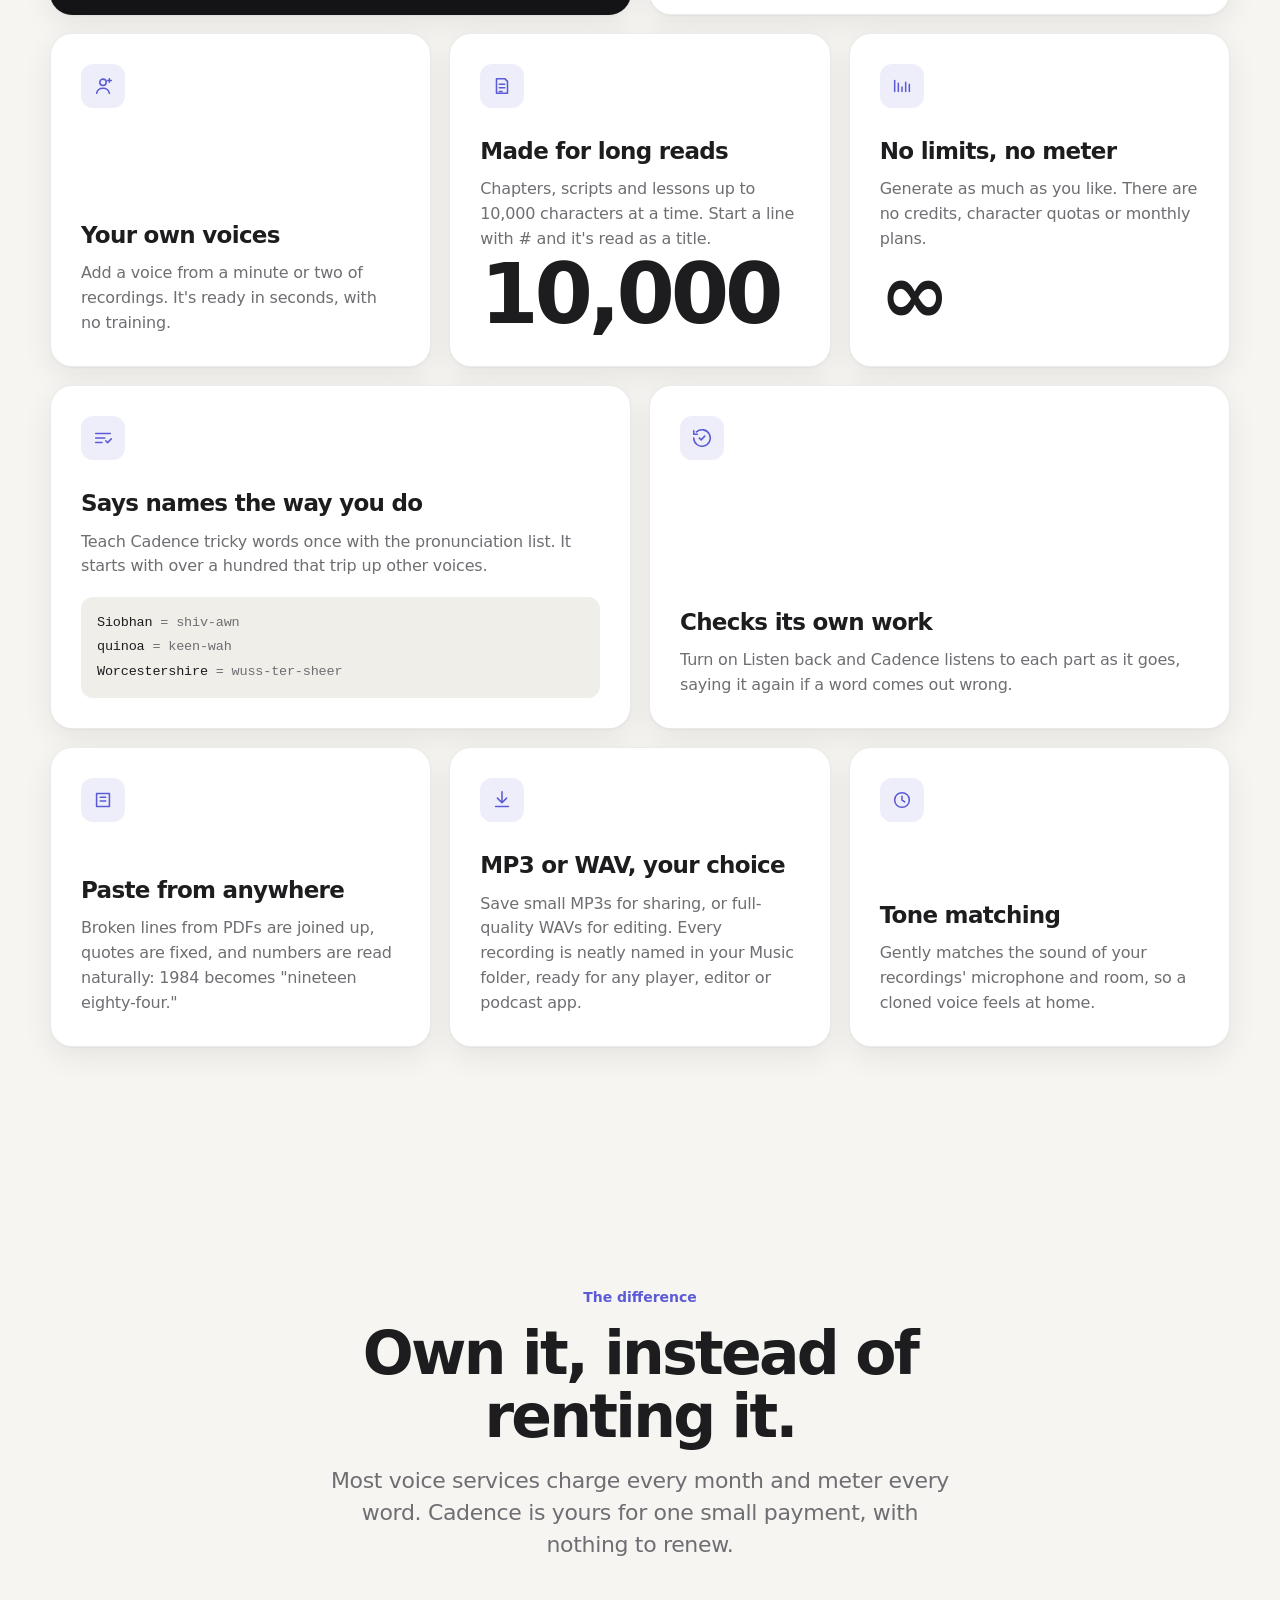
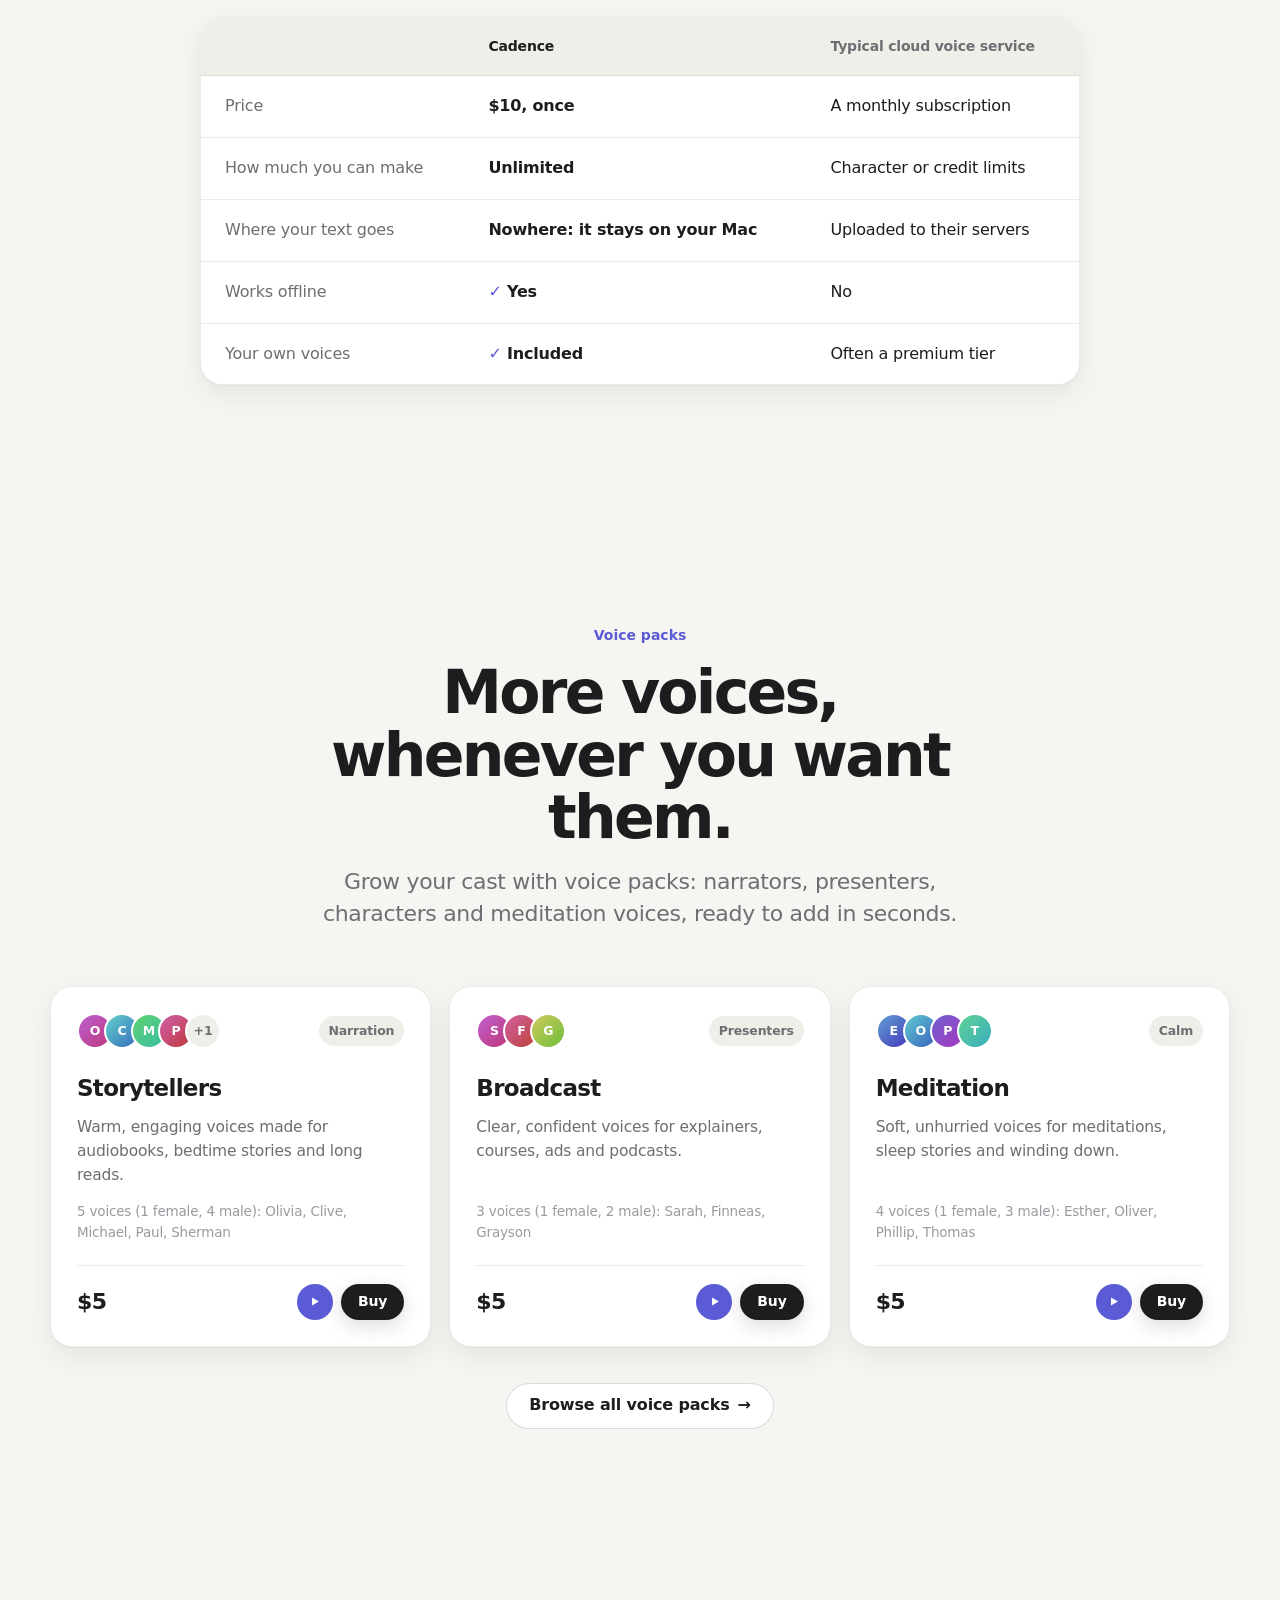
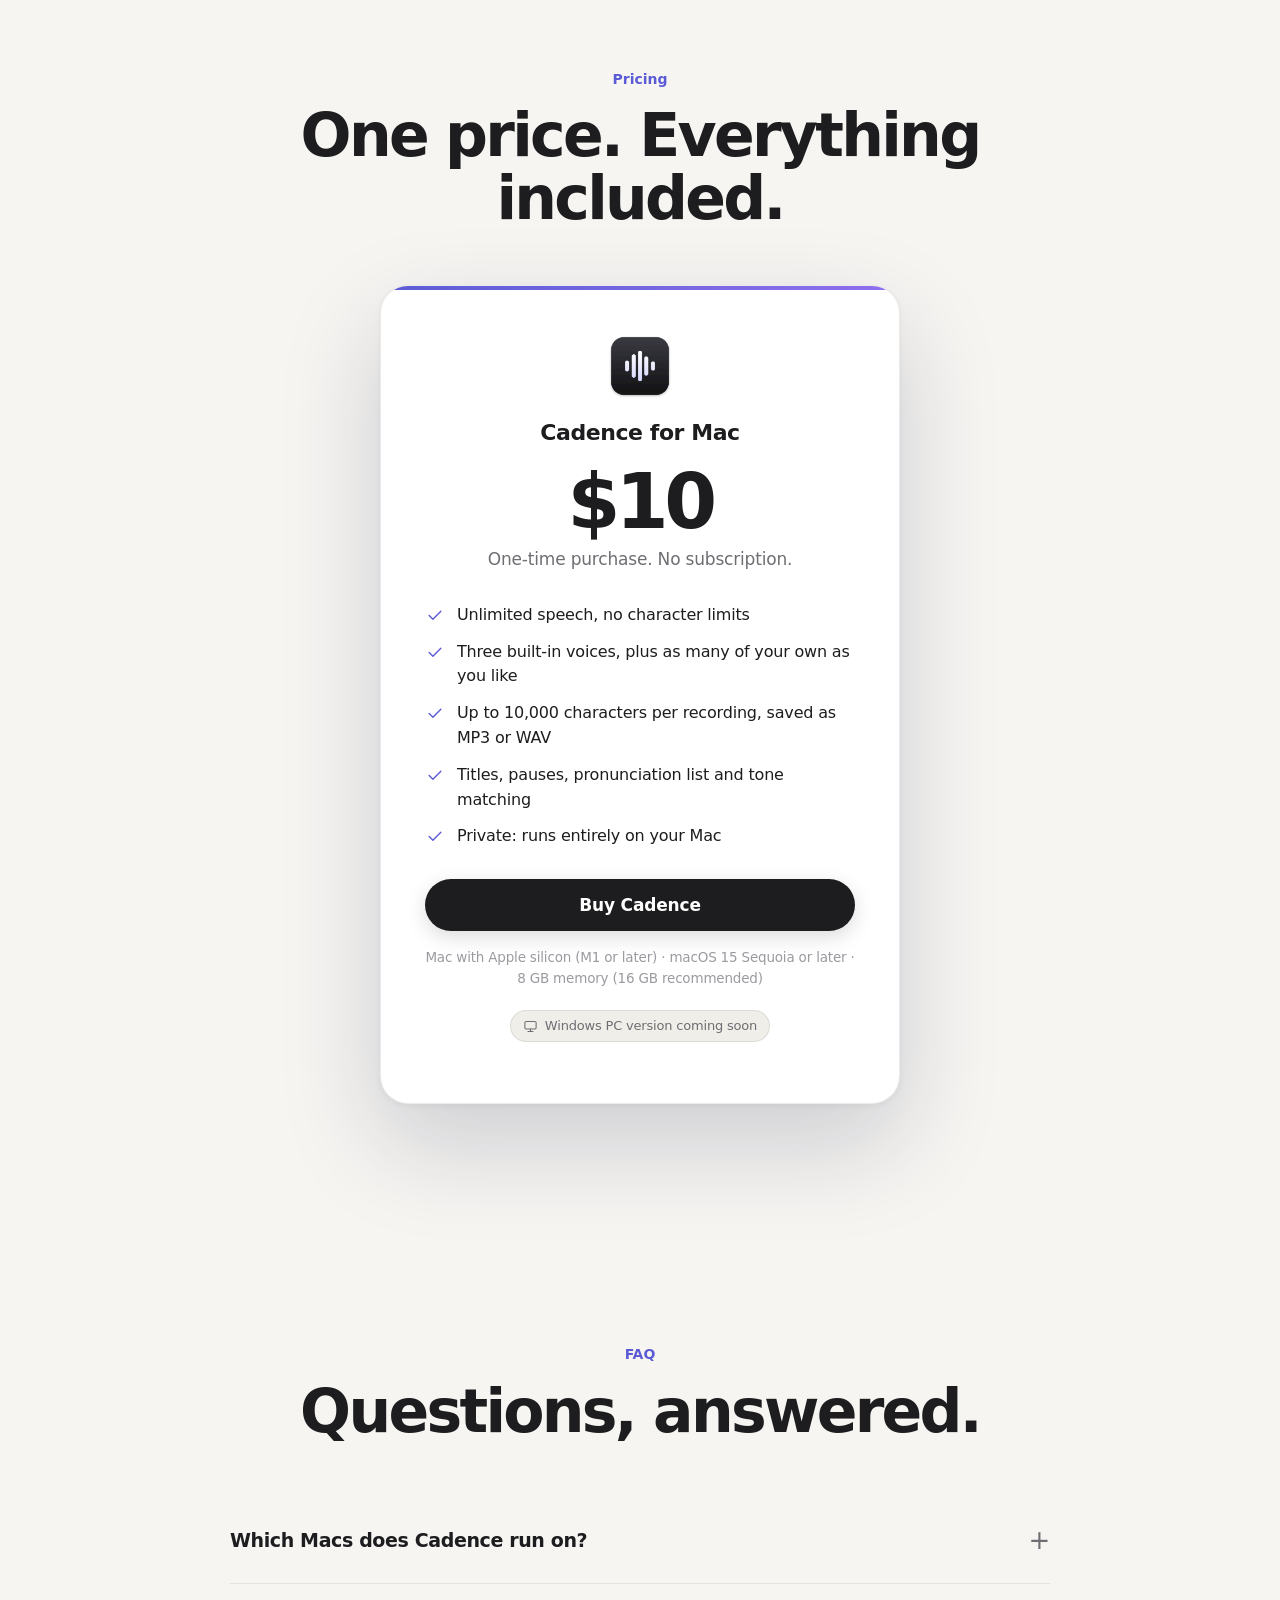
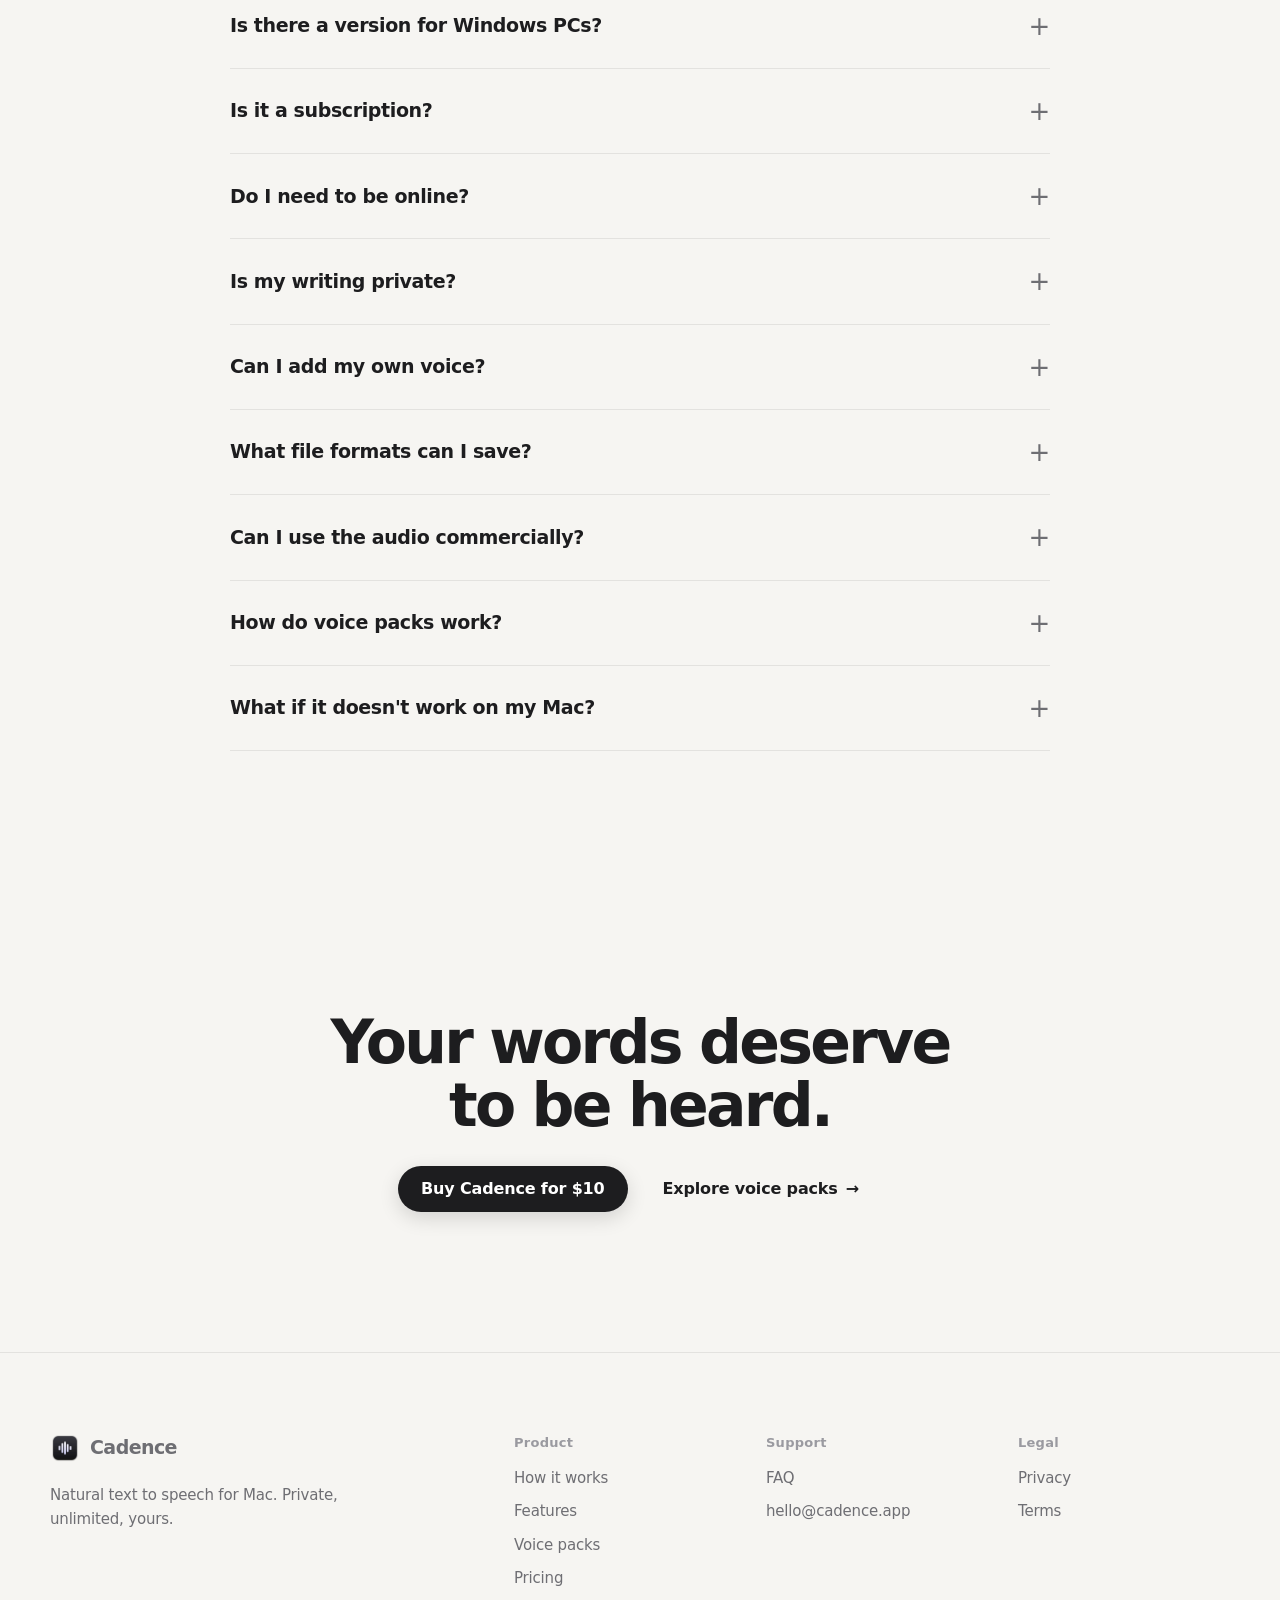
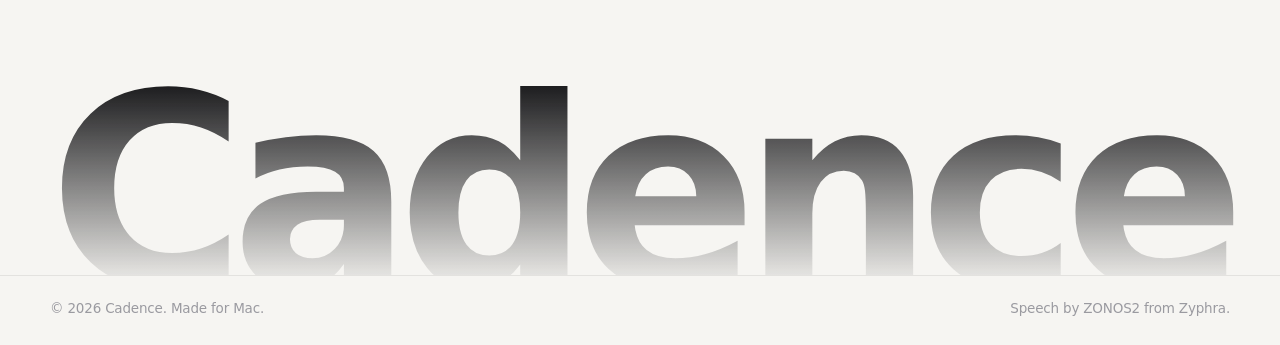
==== commit 8746f2df: "Show generic text in the app screenshots The window now shows a short welcome under a '# Chapter One" ====
--- a/index.html
+++ b/index.html
@@ -60,7 +60,7 @@
           <picture>
             <source srcset="assets/img/app-dark.png" media="(prefers-color-scheme: dark)">
             <img src="assets/img/app-light.png" width="2160" height="1400"
-                 alt="Cadence's window: a chapter of a story in a clean writing space, the voice Eleanor selected, and a finished recording ready to play.">
+                 alt="Cadence's window: a chapter title and text in a clean writing space, the voice Olivia selected, and a finished recording ready to play.">
           </picture>
         </div>
       </div>
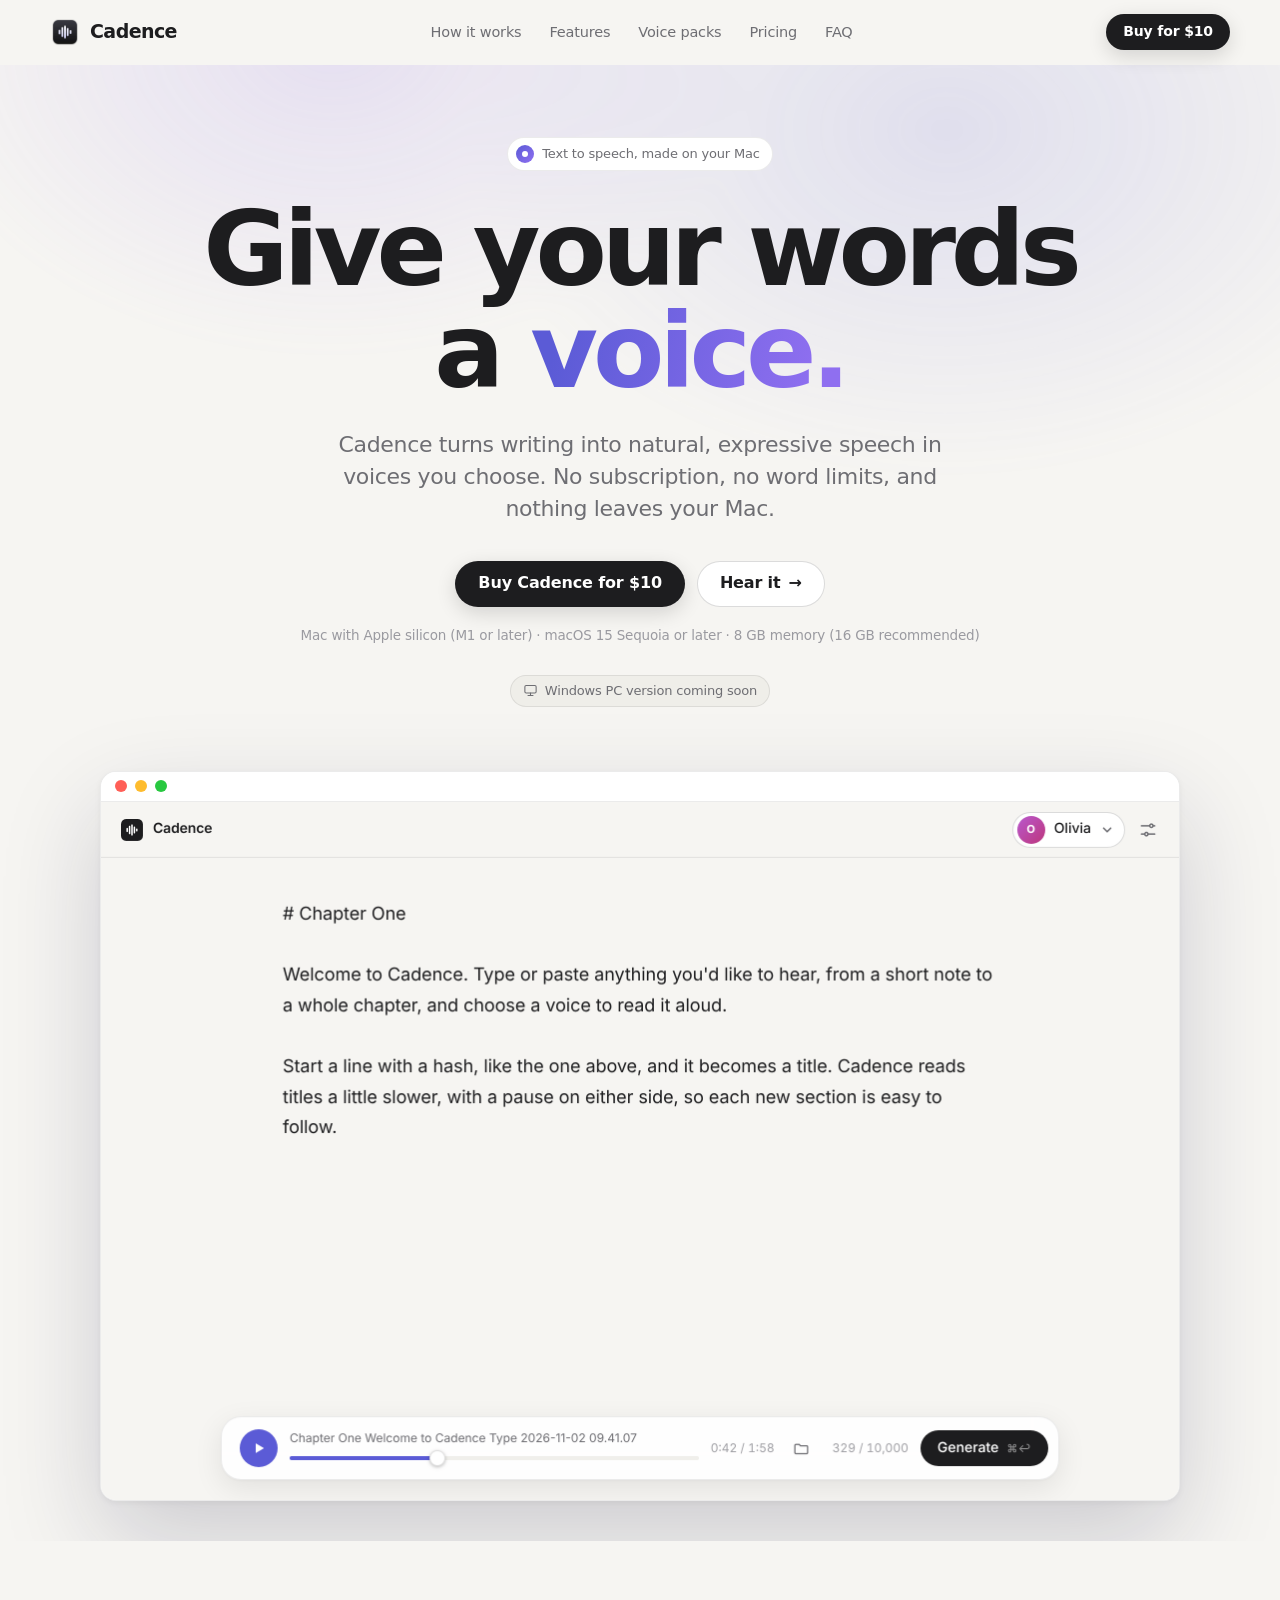
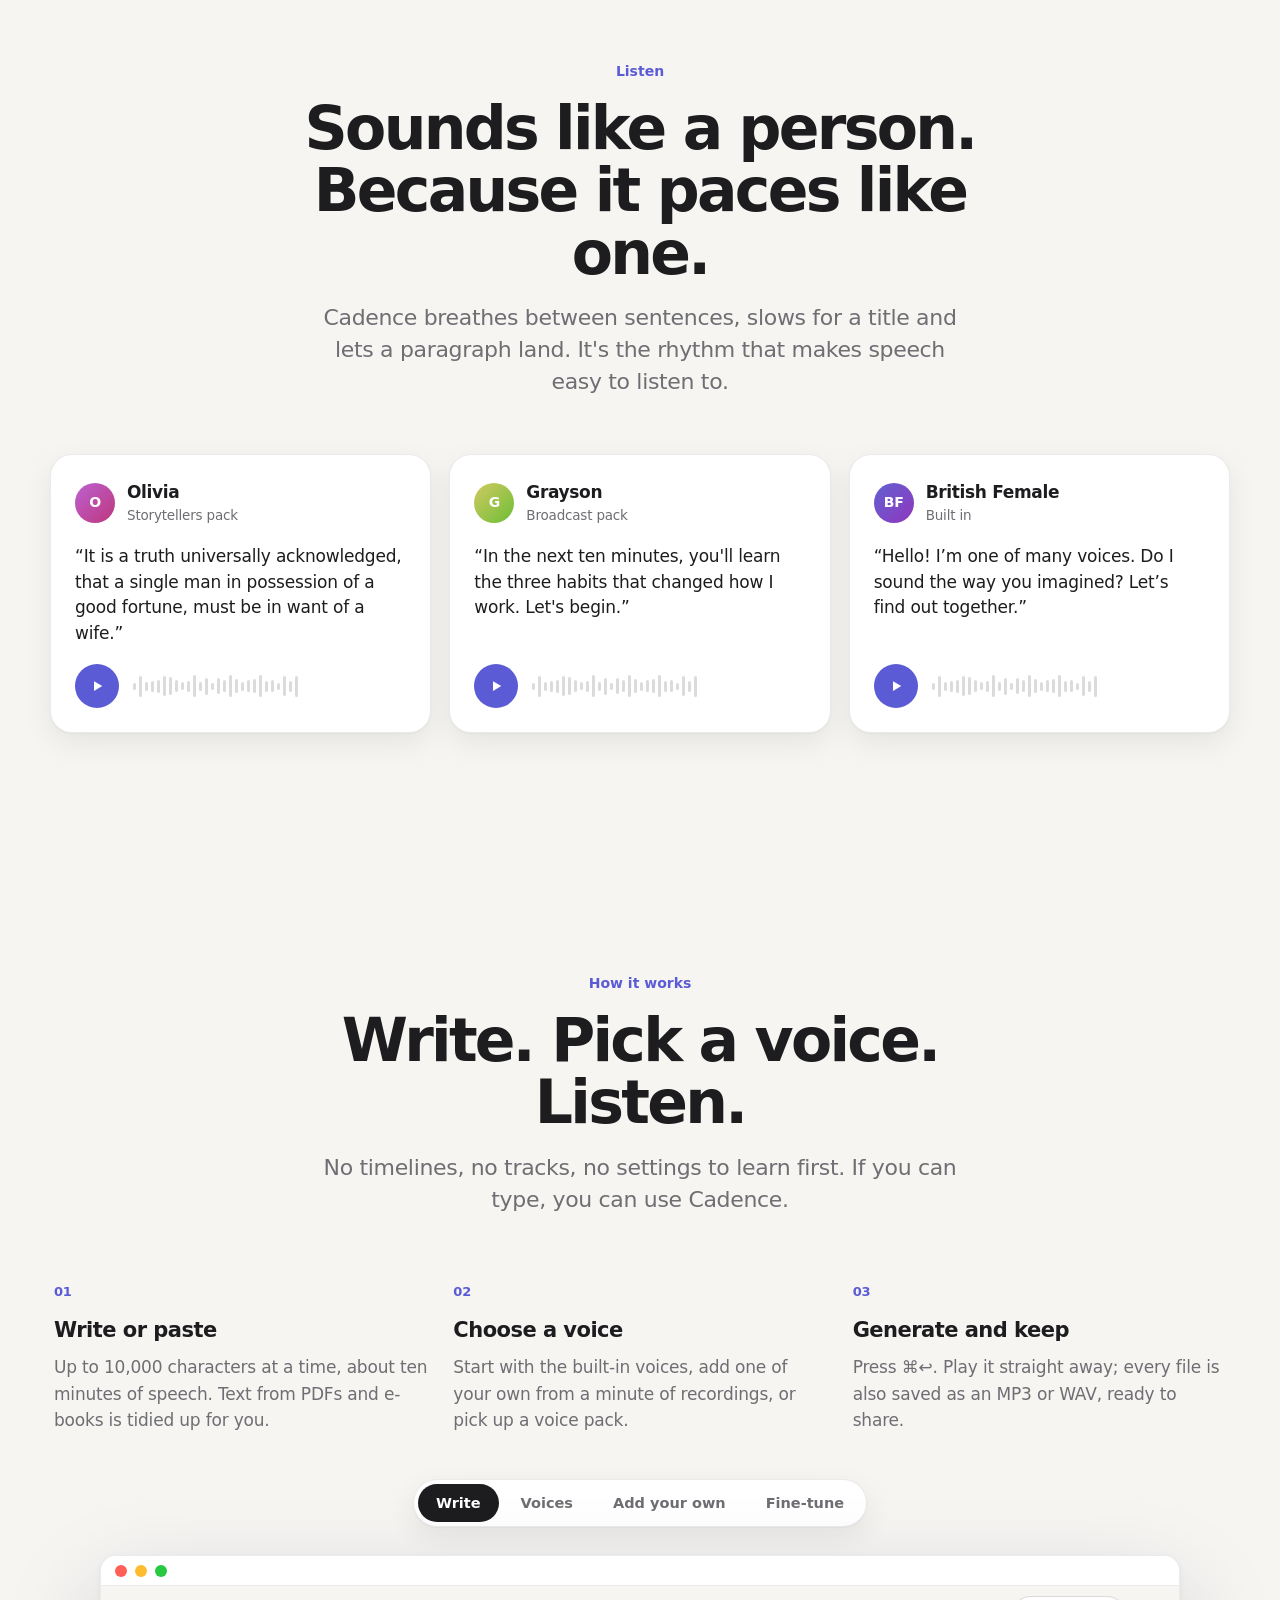
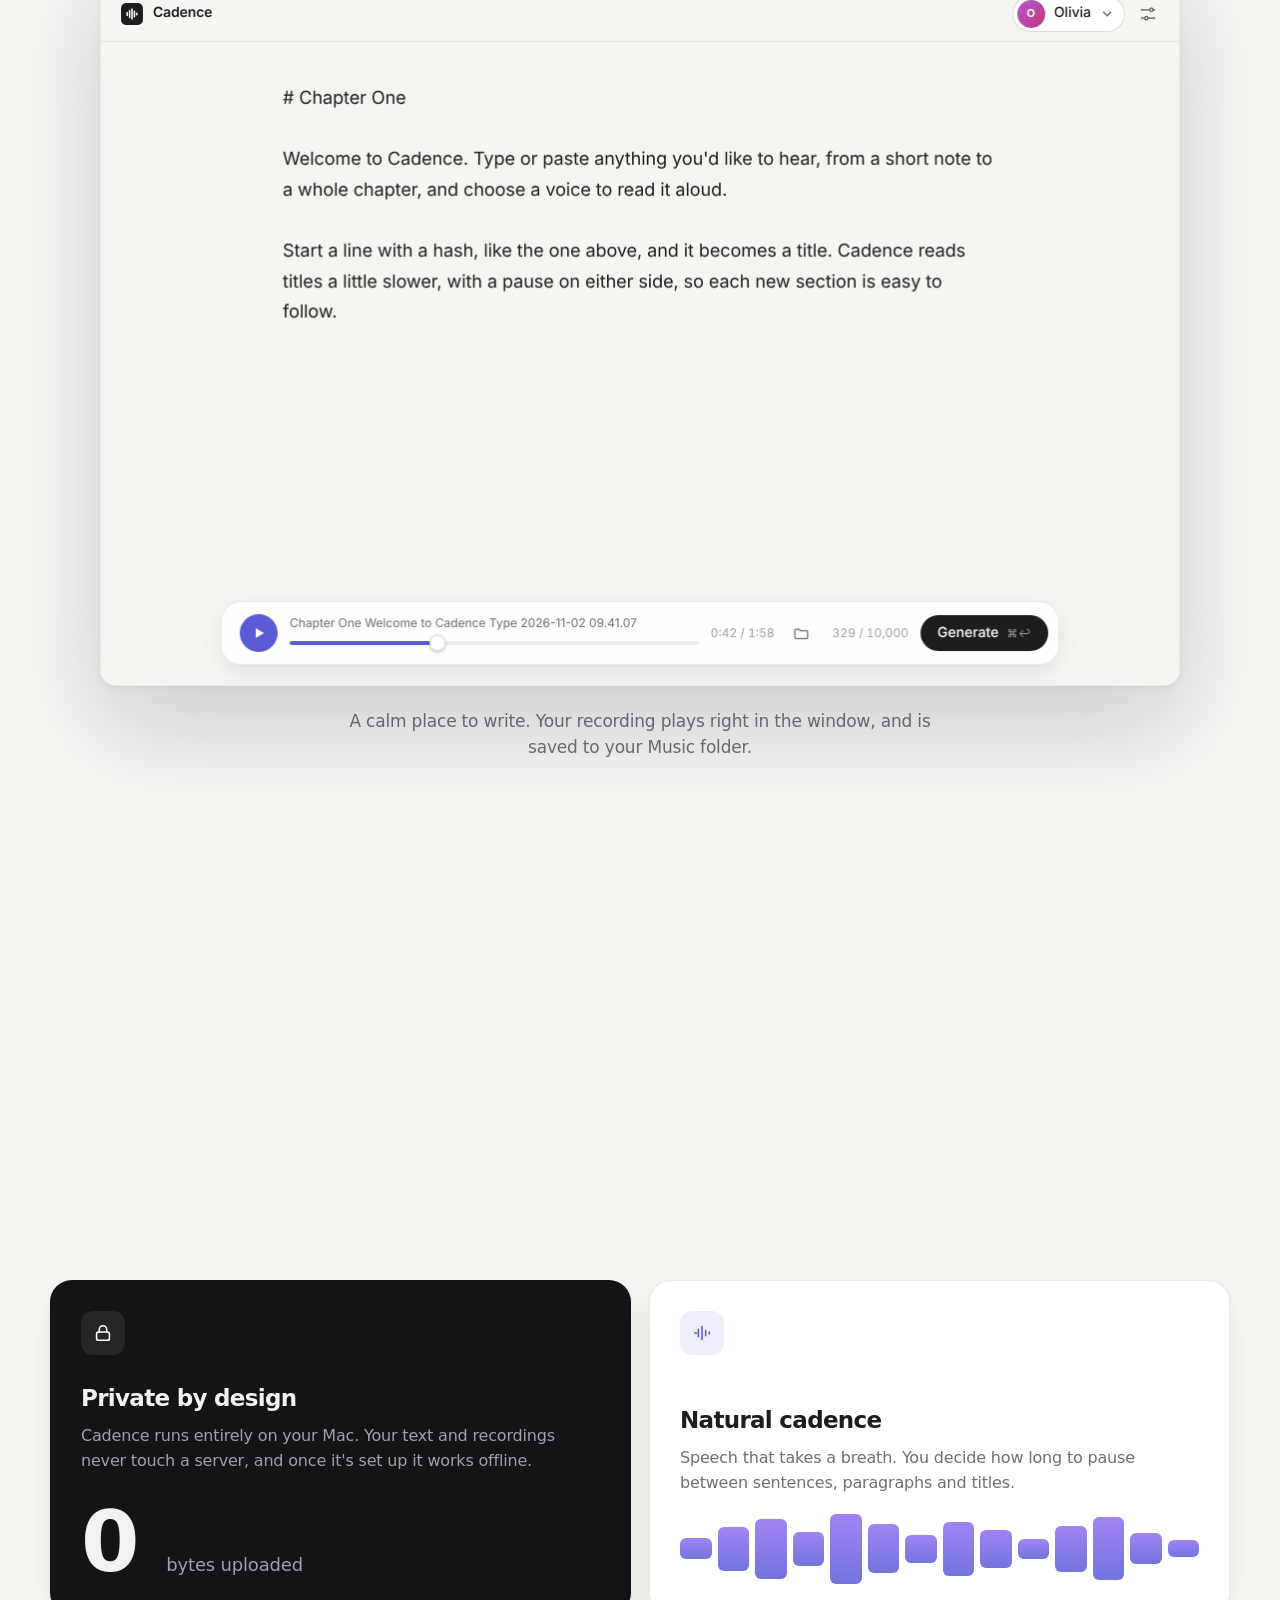
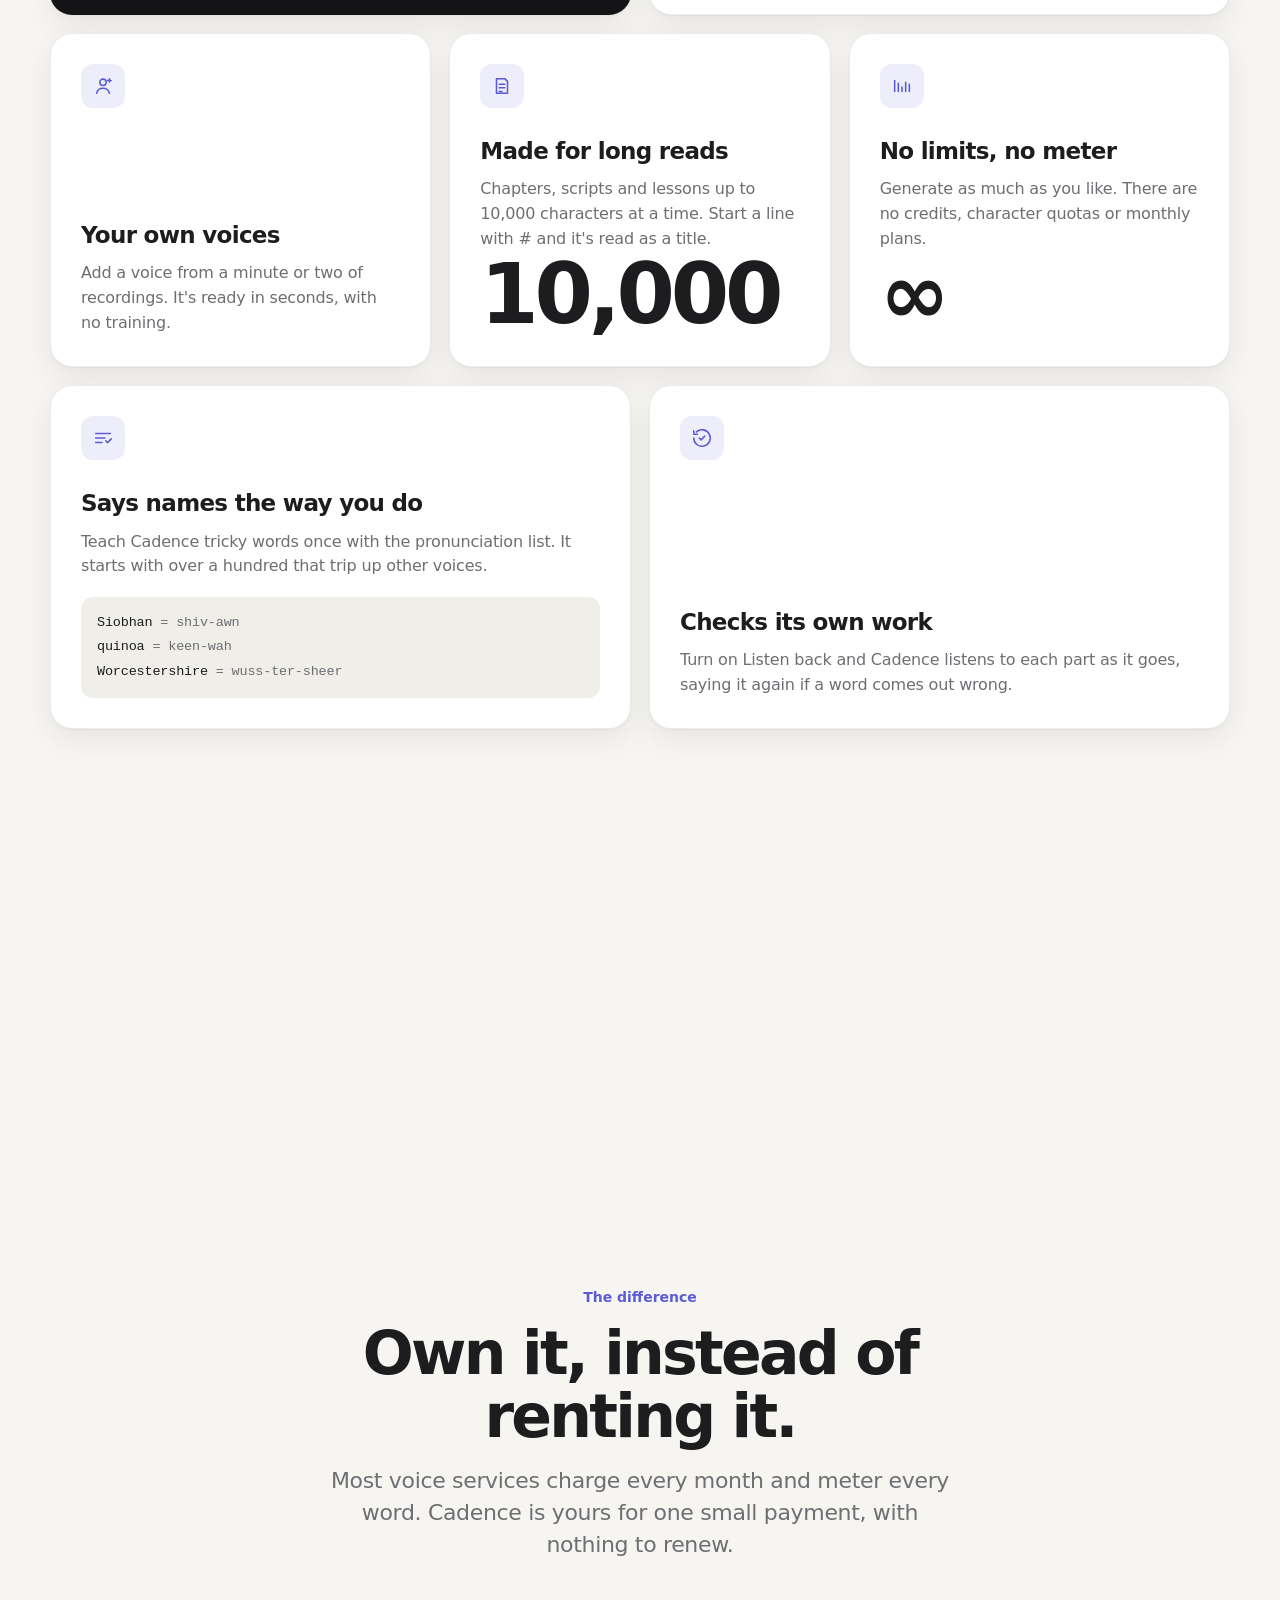
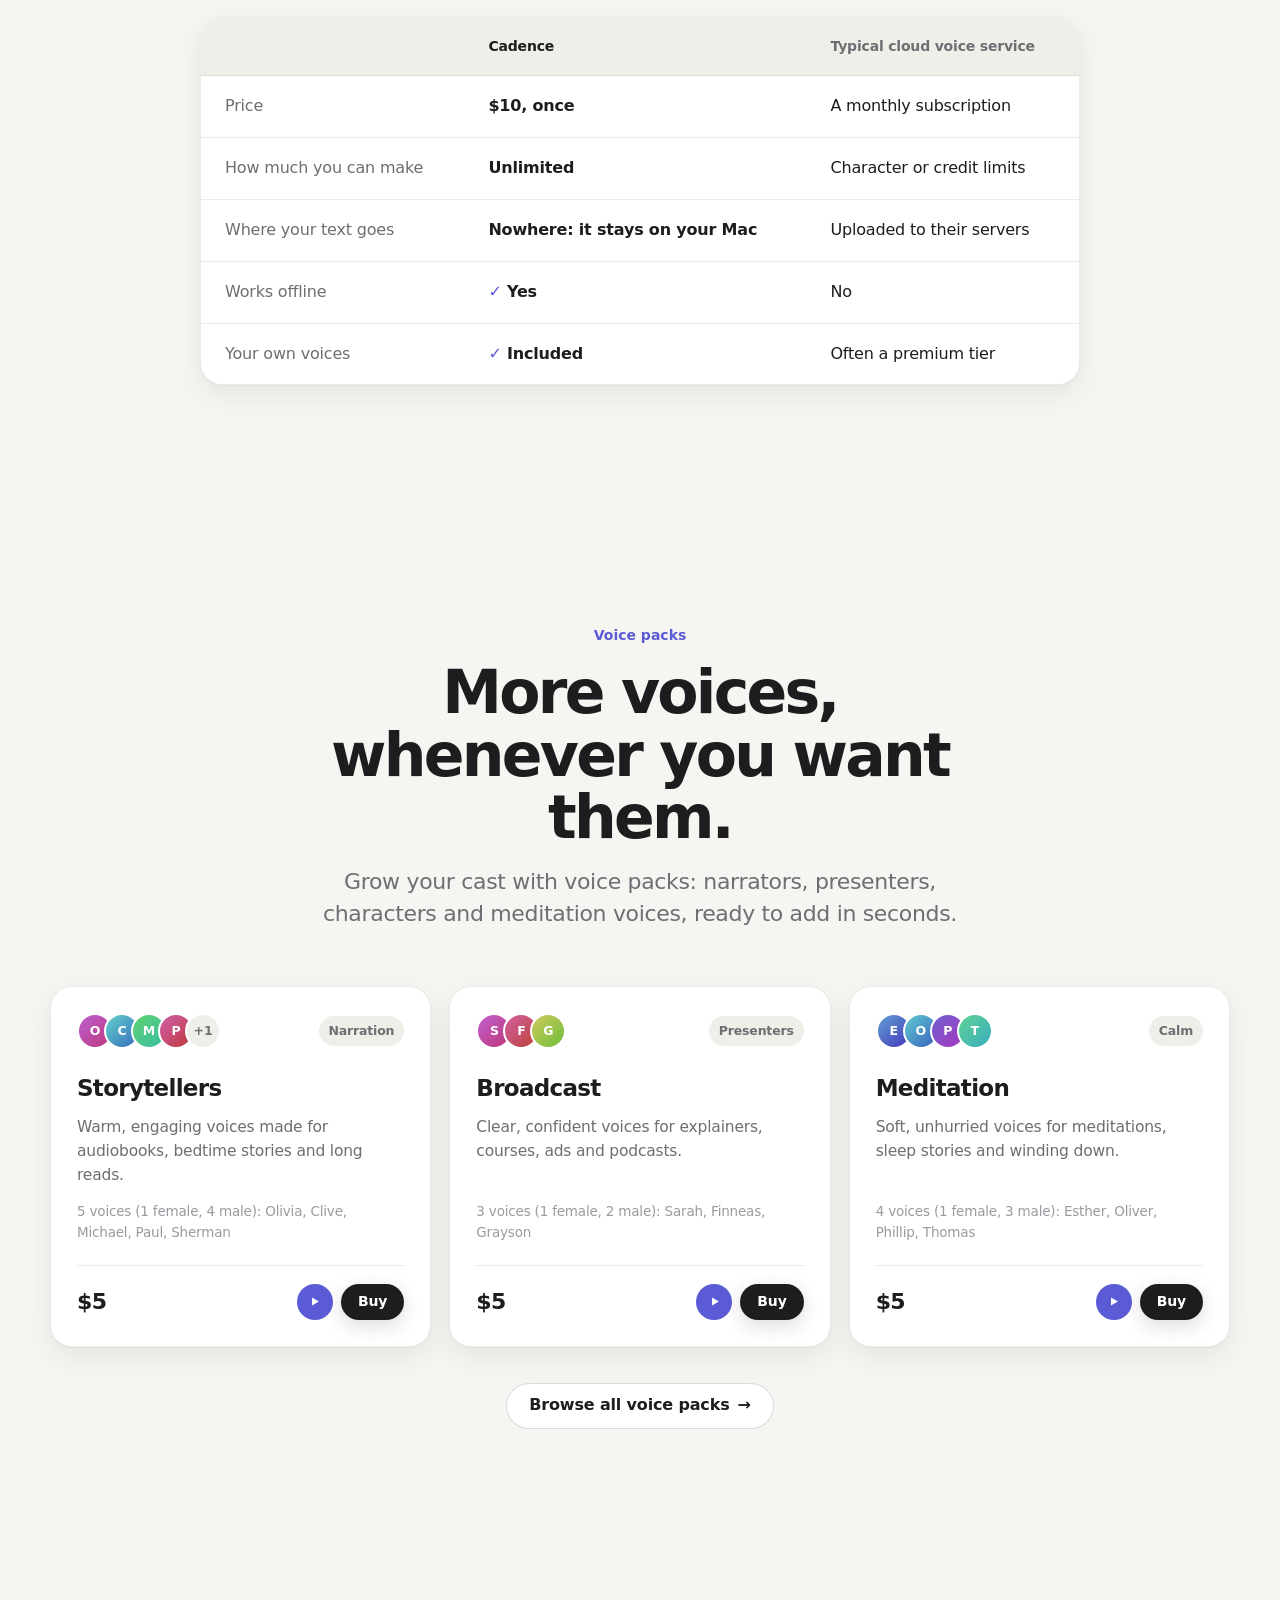
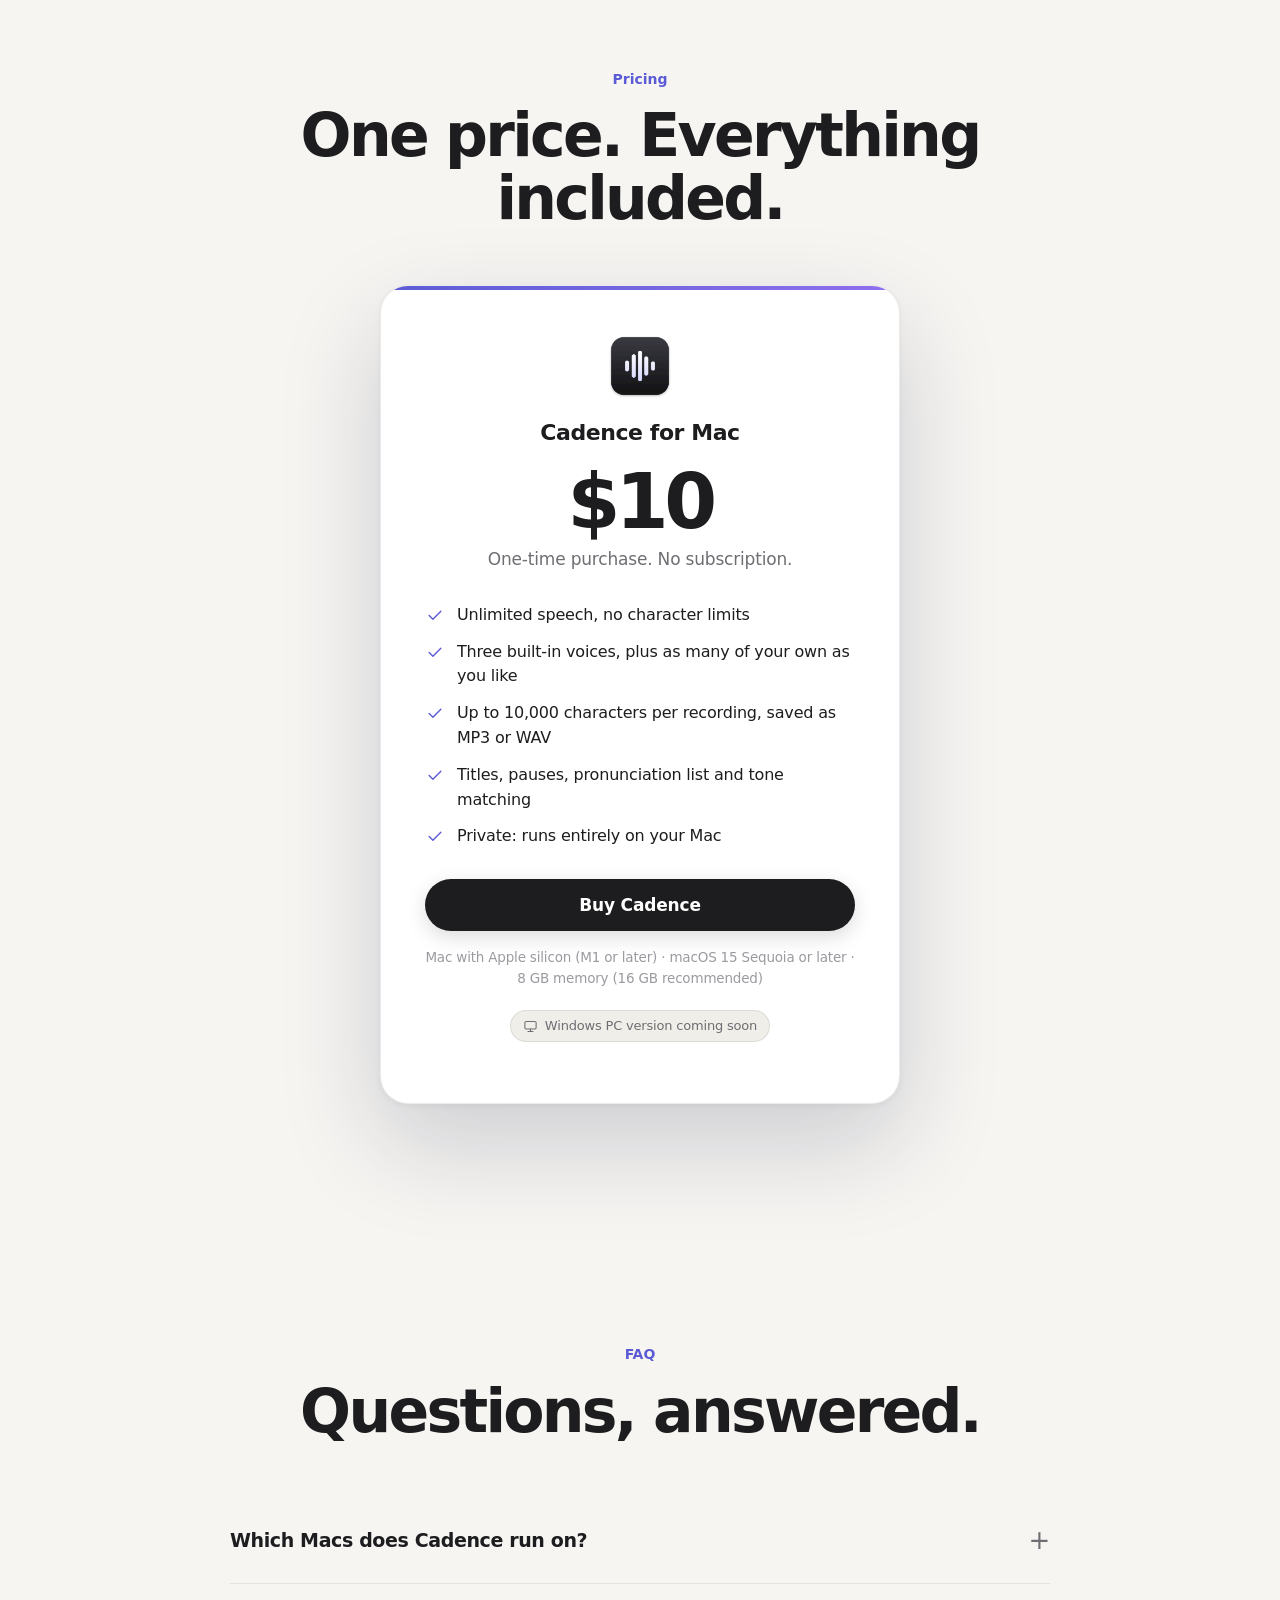
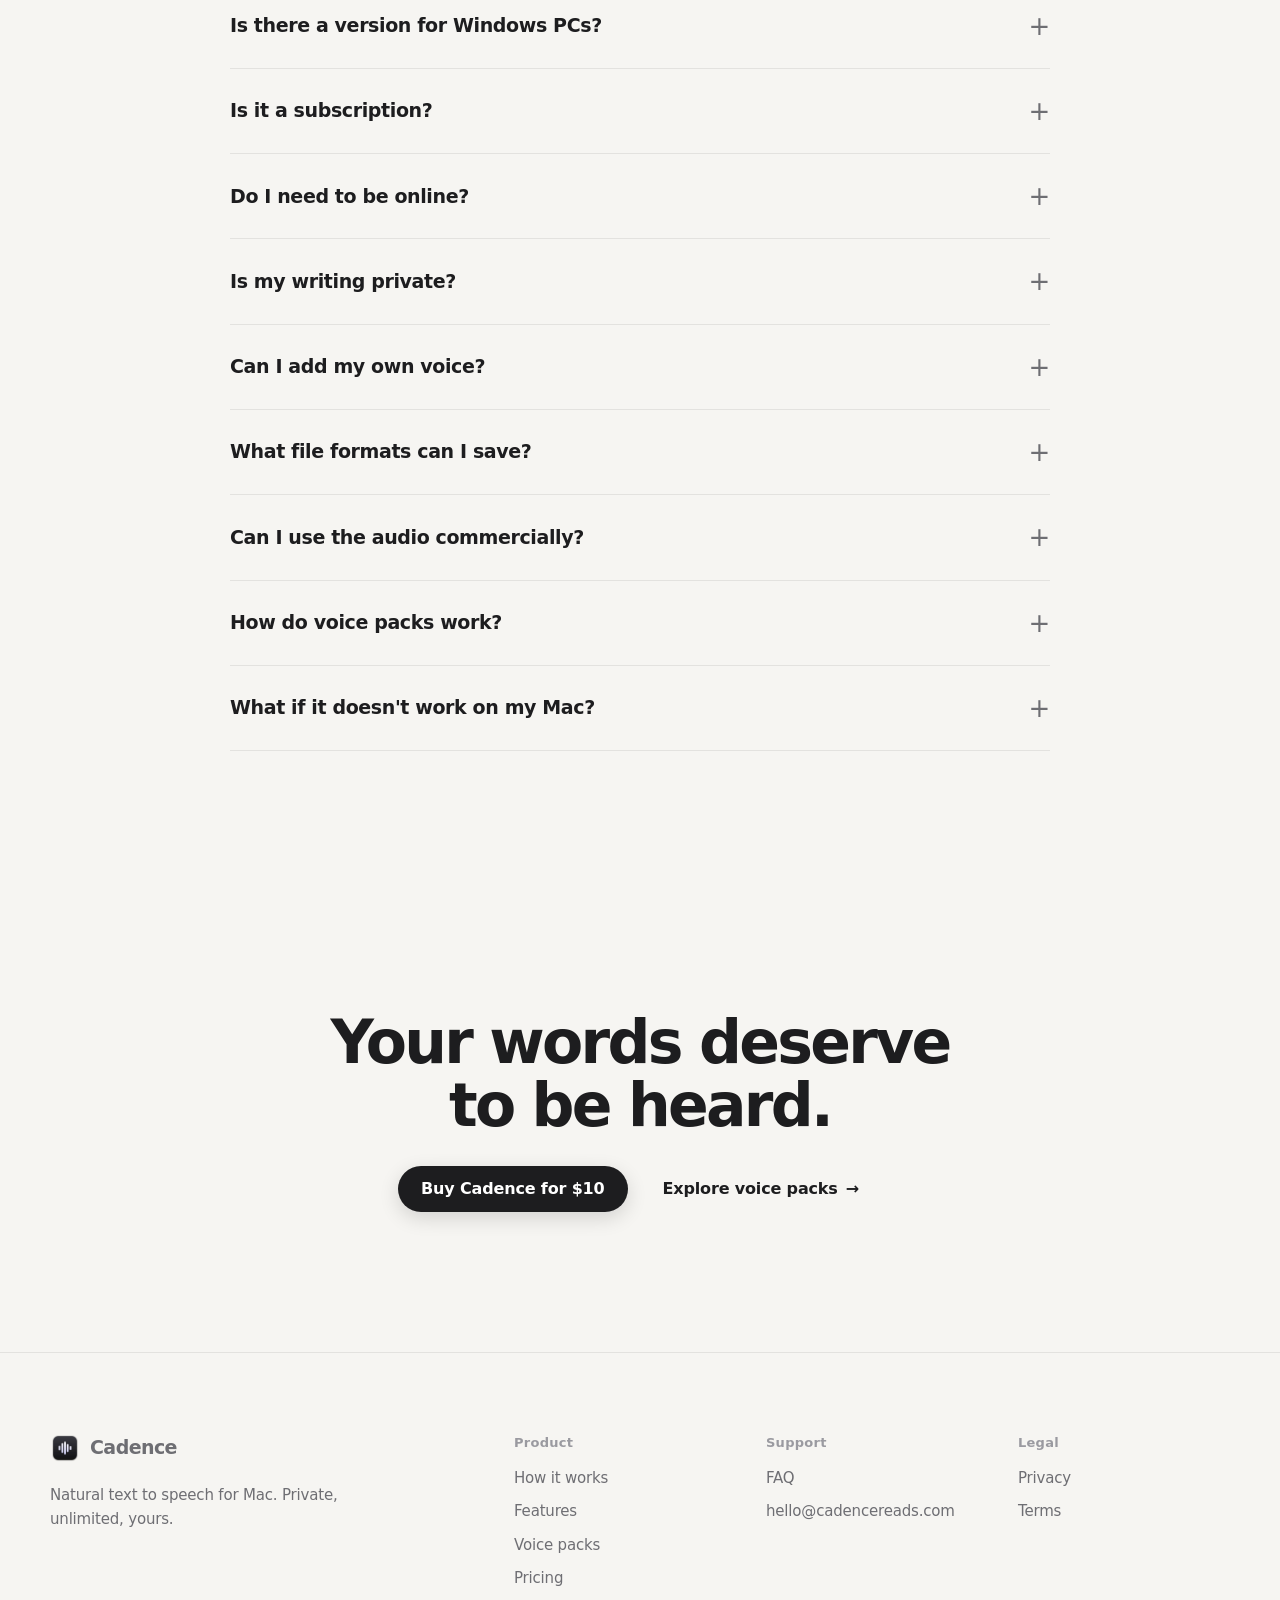
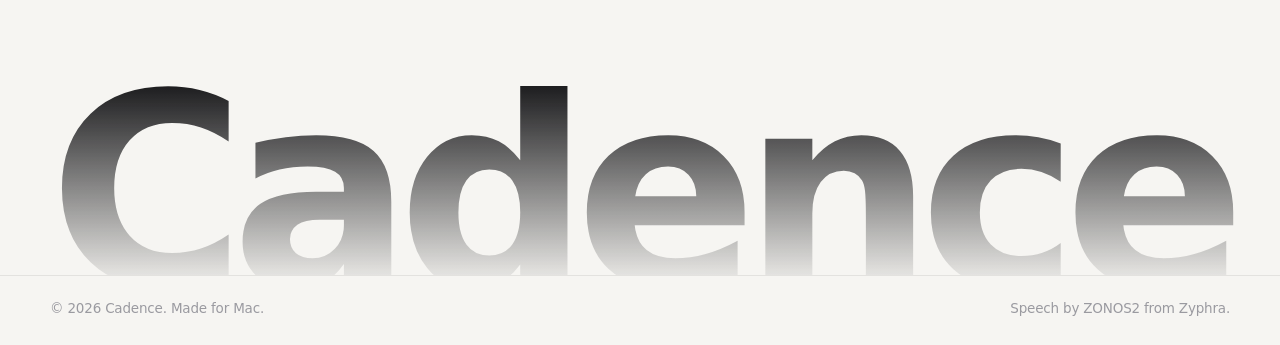
==== commit f5833cdf: "Use the cadencereads.com domain Adds the CNAME file for GitHub Pages, full-address link previews and" ====
--- a/index.html
+++ b/index.html
@@ -9,7 +9,9 @@
   <meta name="theme-color" content="#111113" media="(prefers-color-scheme: dark)">
   <meta property="og:title" content="Cadence: natural text to speech for Mac">
   <meta property="og:description" content="Turn writing into natural speech in voices you choose. Runs on your Mac. $10, once.">
-  <meta property="og:image" content="assets/img/og.png">
+  <meta property="og:image" content="https://cadencereads.com/assets/img/og.png">
+  <meta property="og:url" content="https://cadencereads.com/">
+  <link rel="canonical" href="https://cadencereads.com/">
   <meta property="og:type" content="website">
   <meta name="twitter:card" content="summary_large_image">
   <link rel="icon" href="assets/img/icon.png">
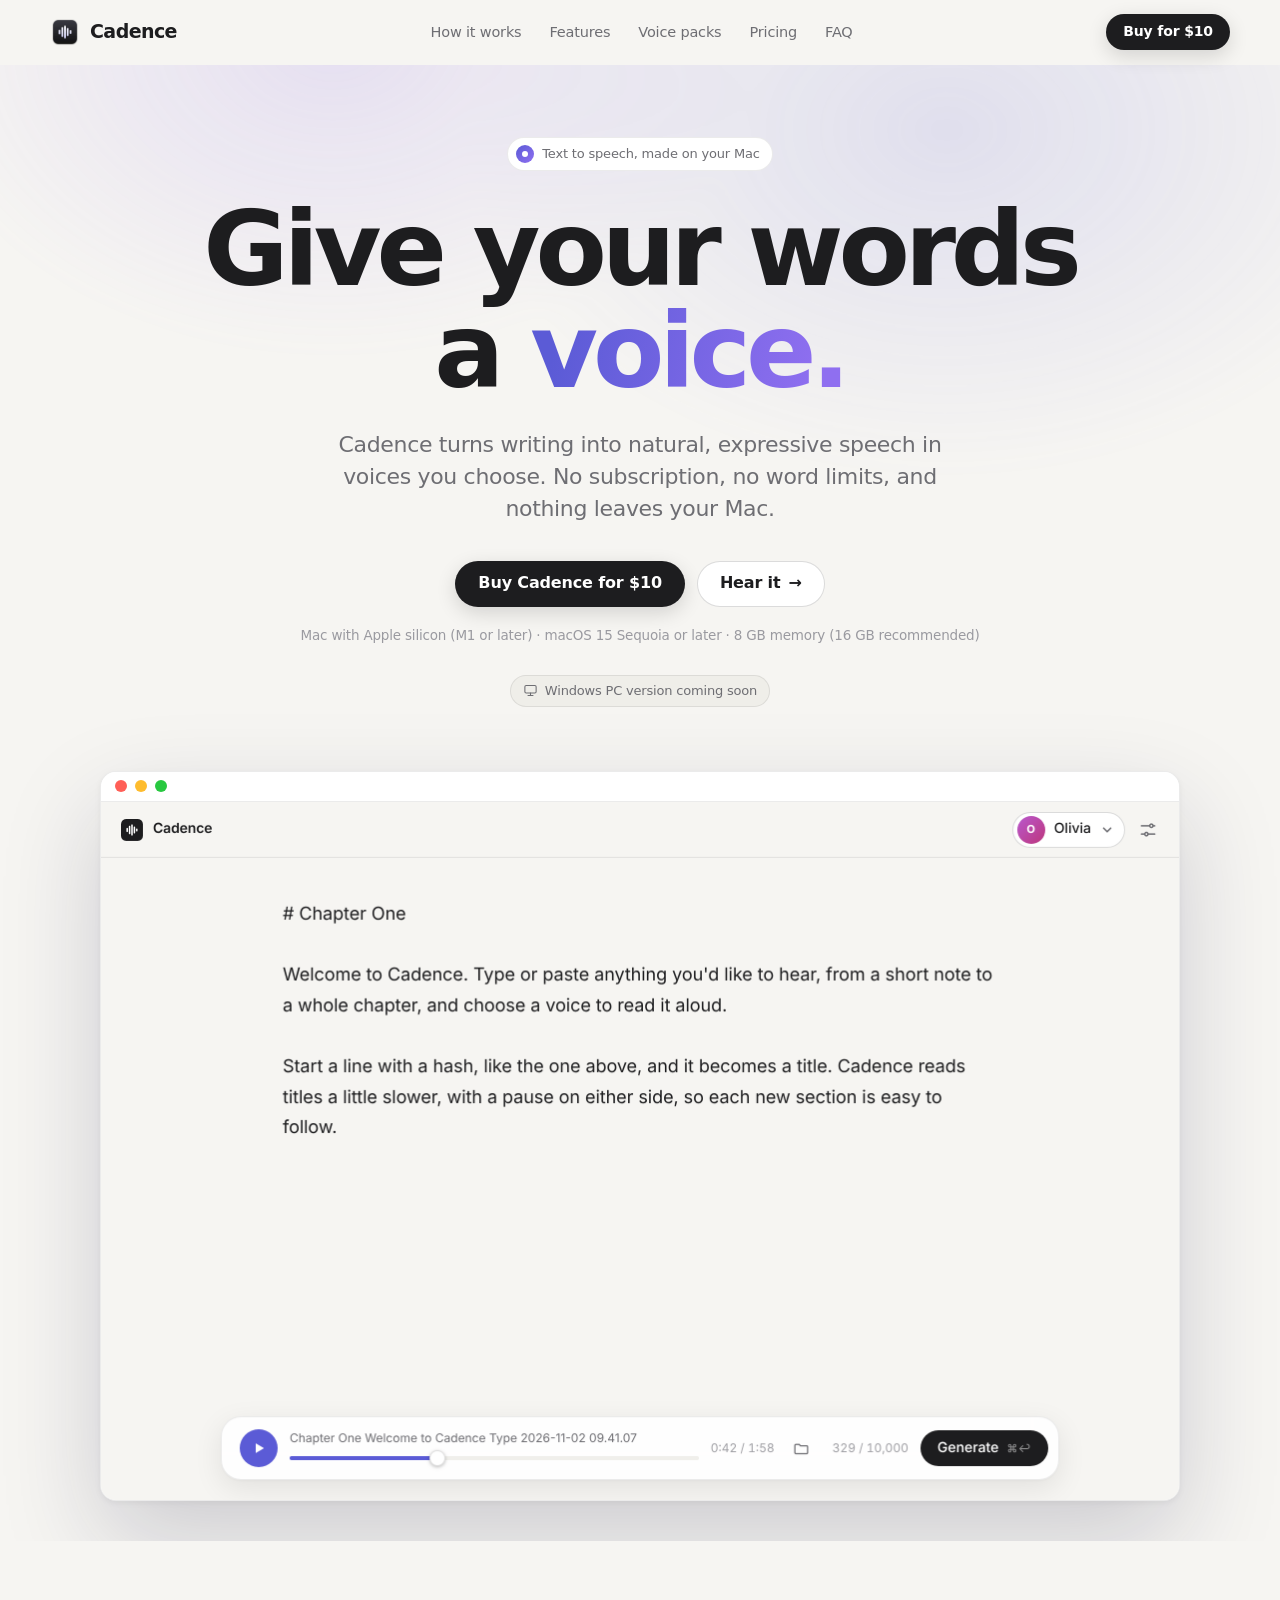
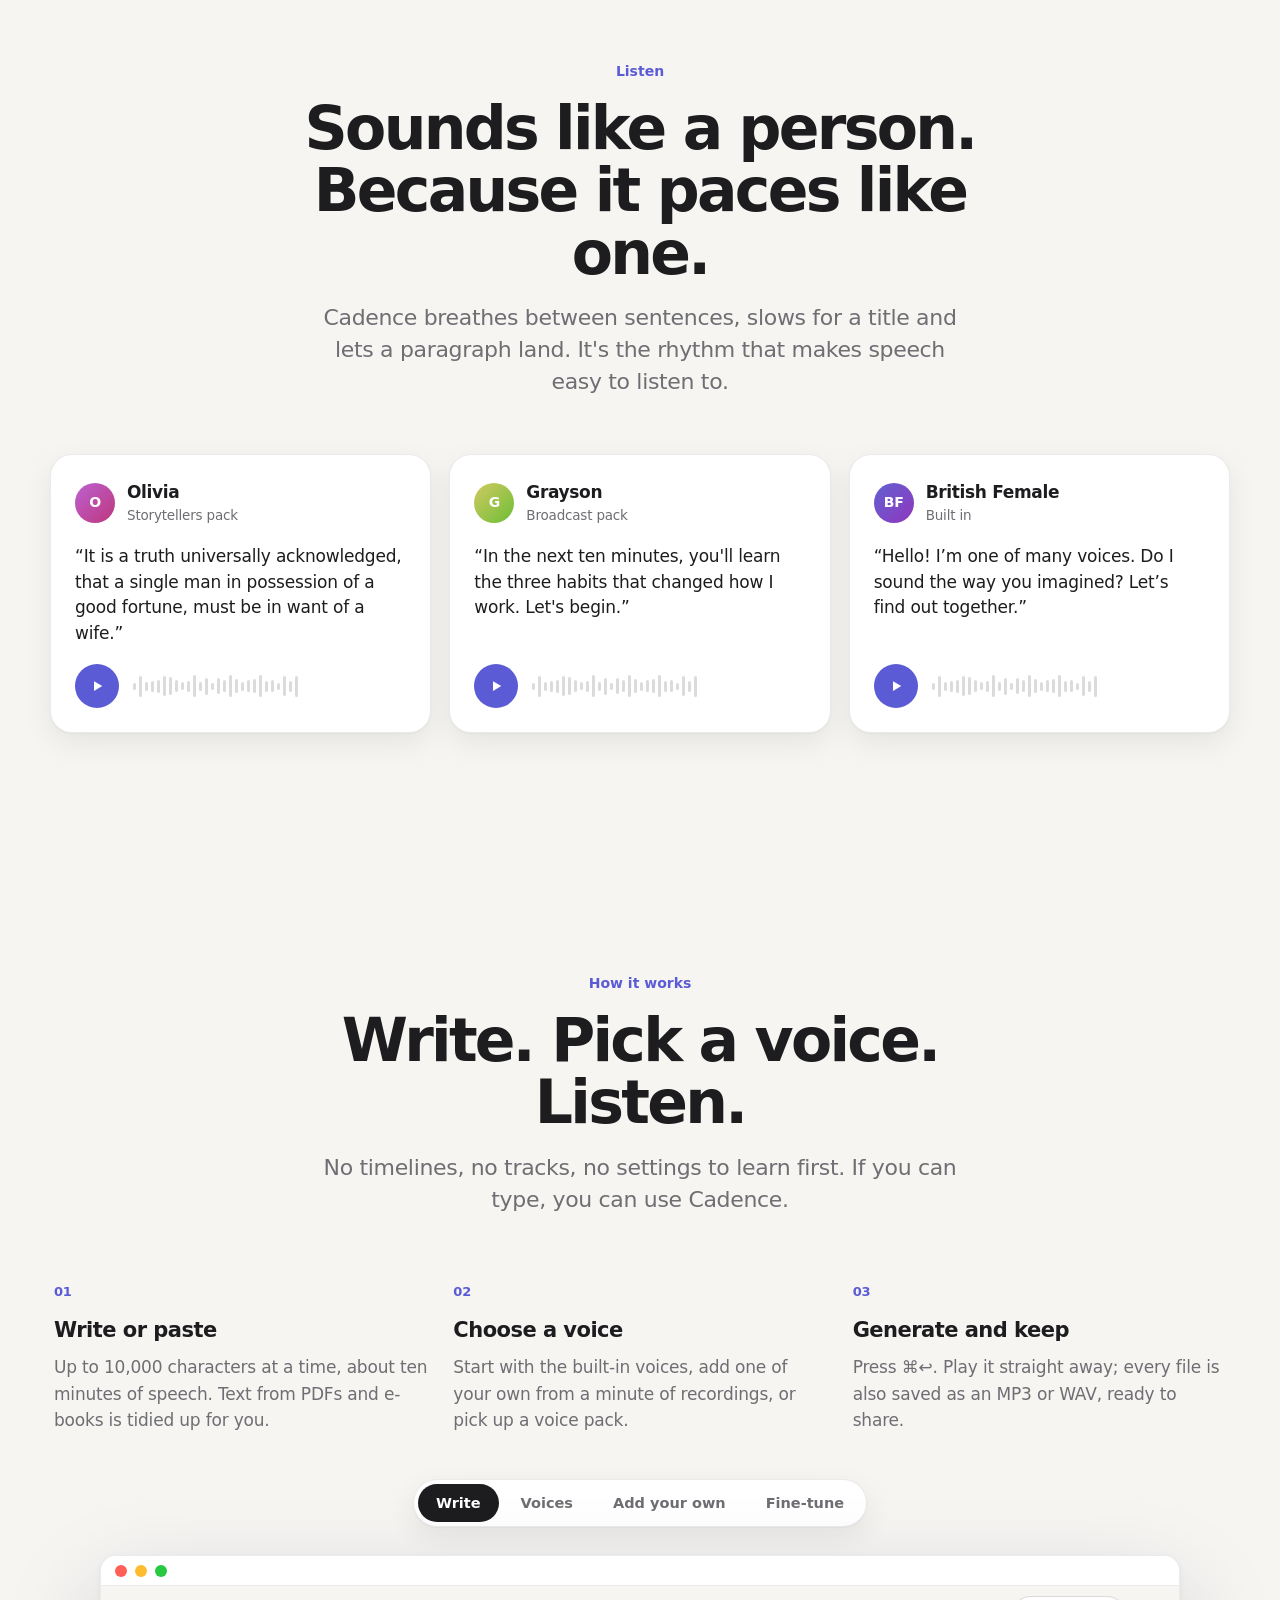
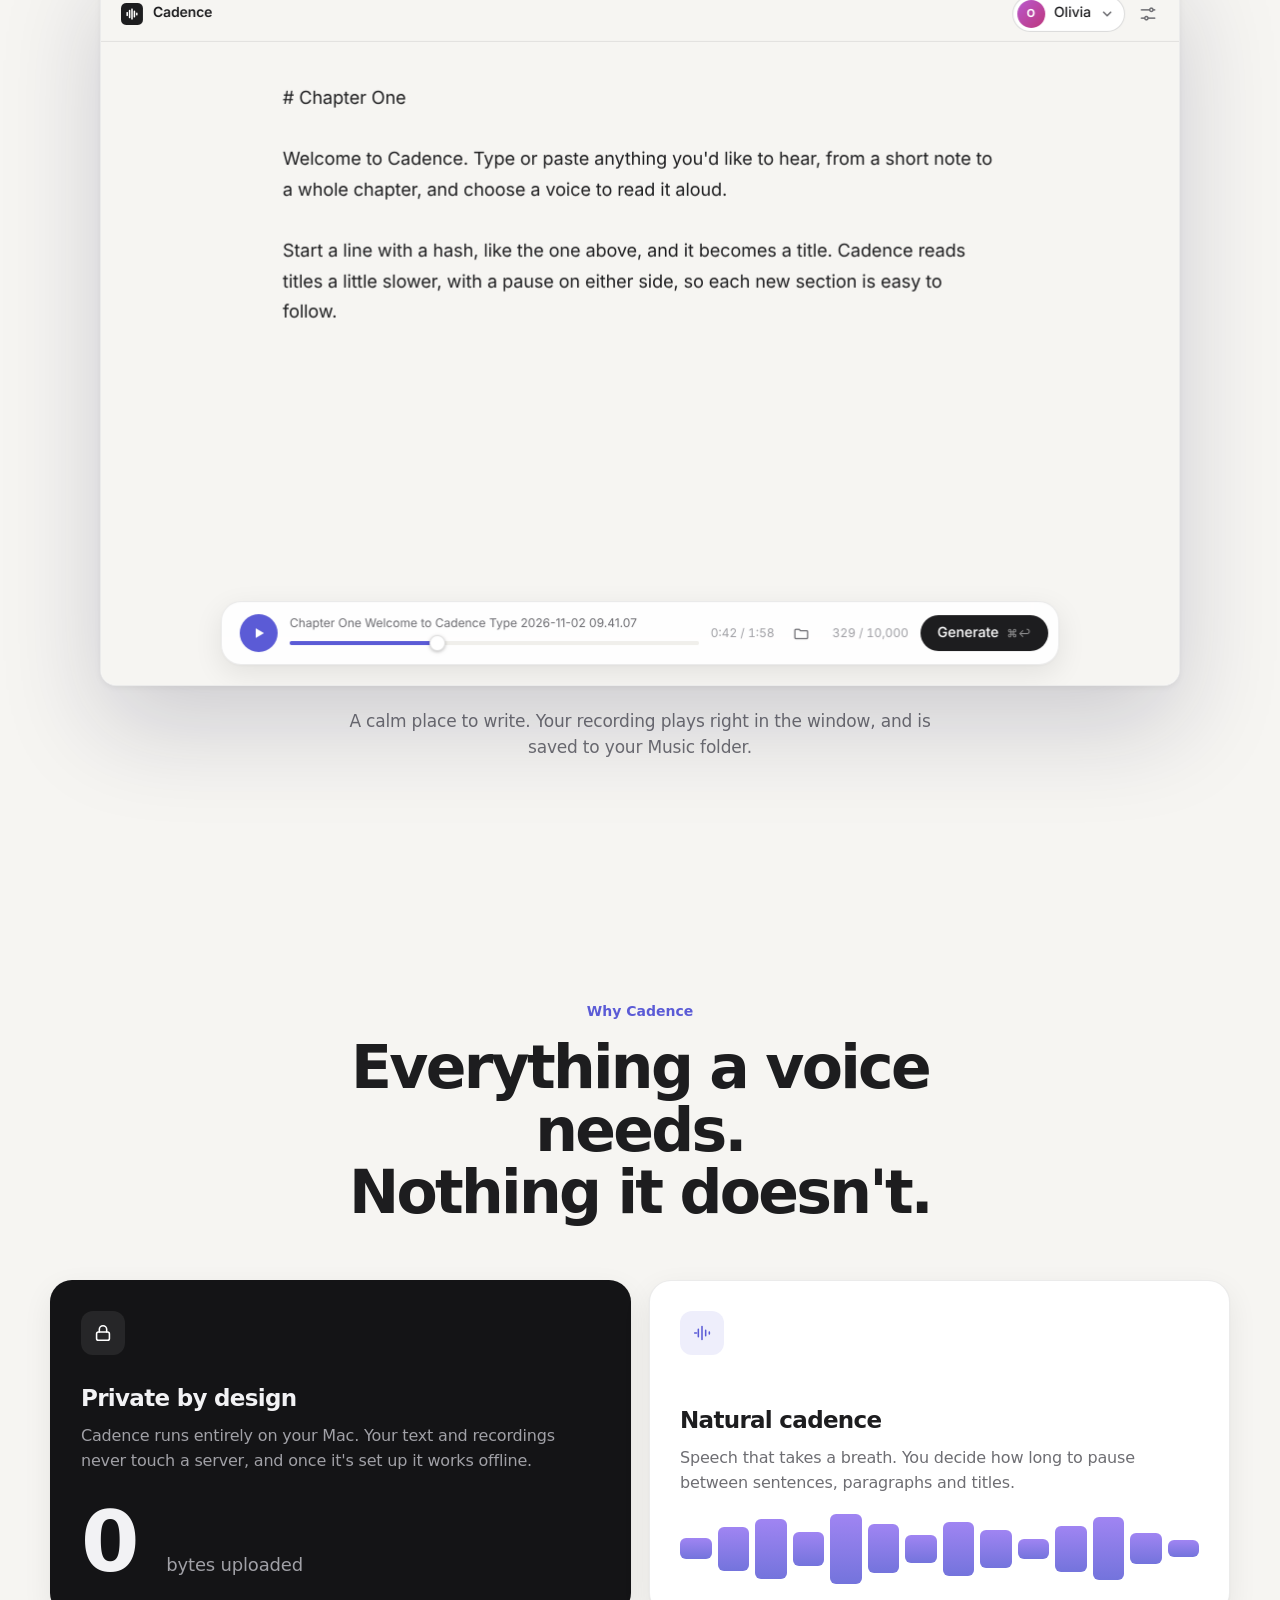
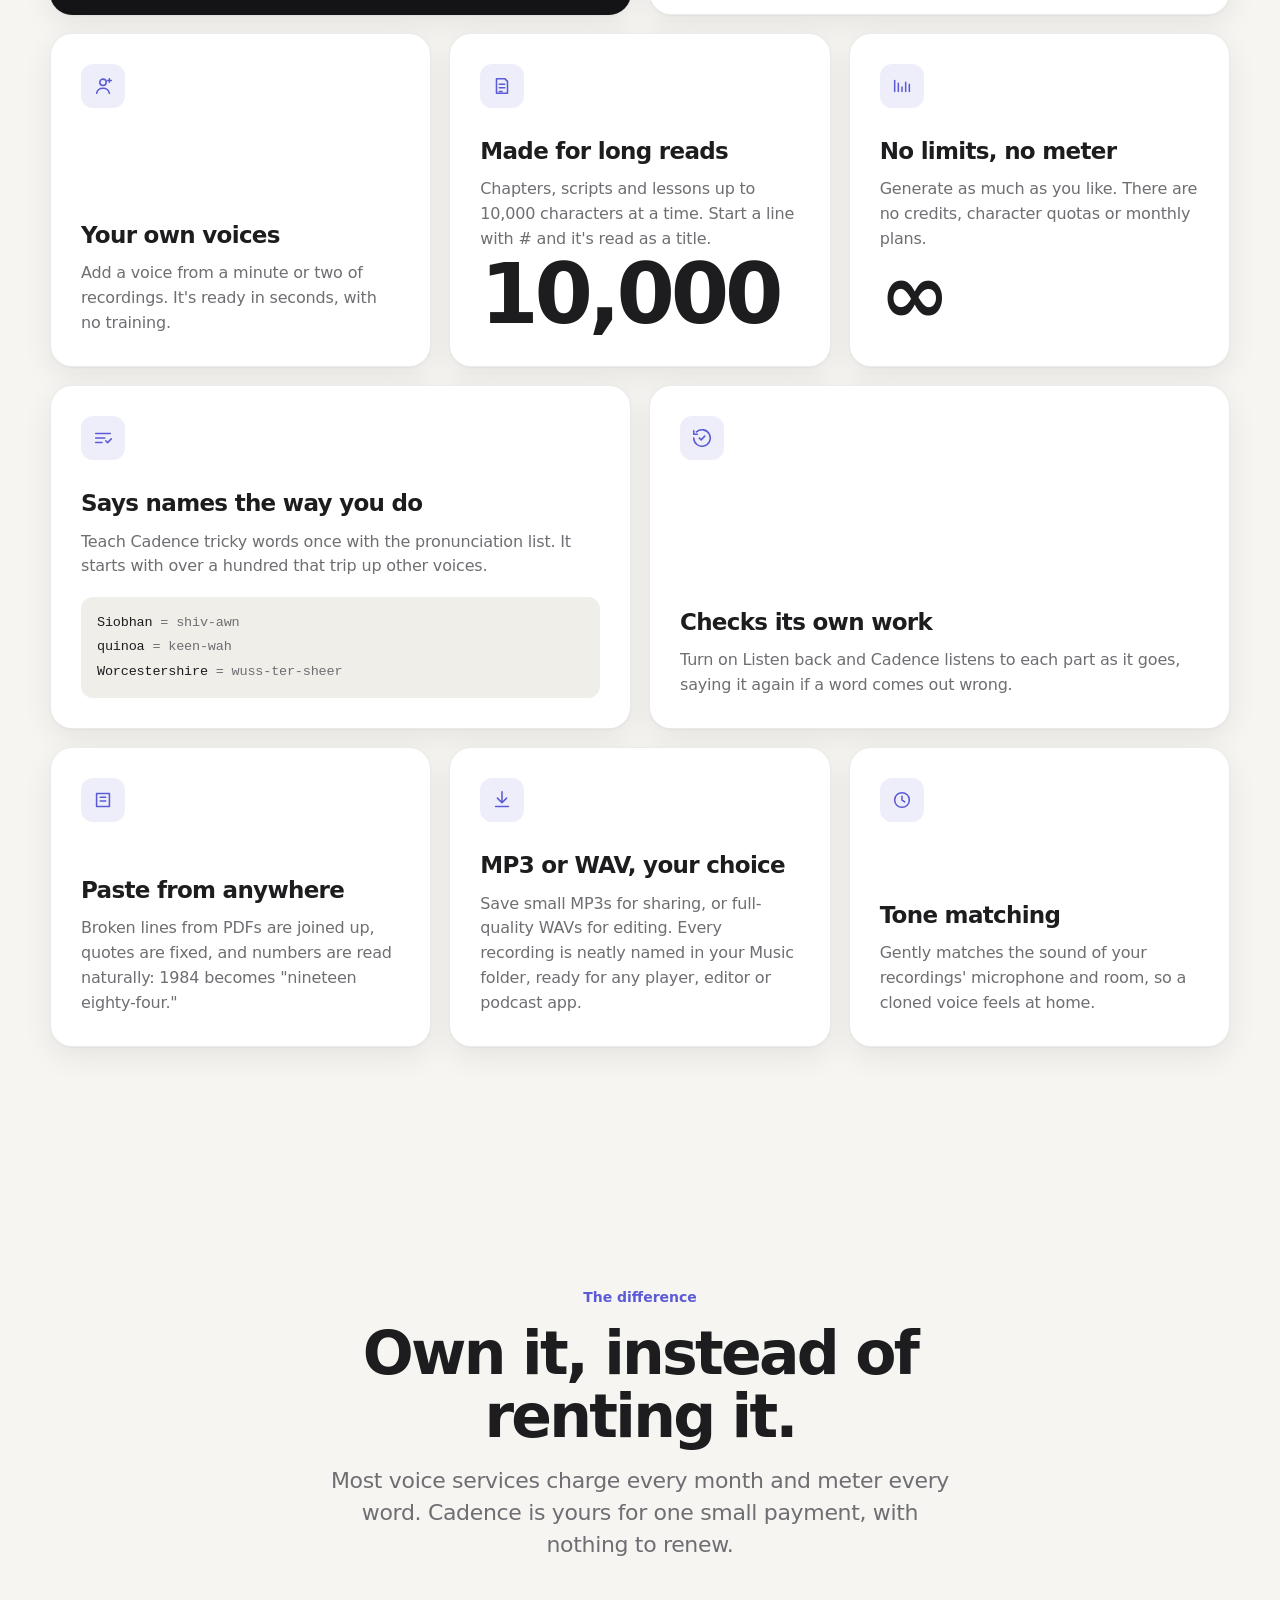
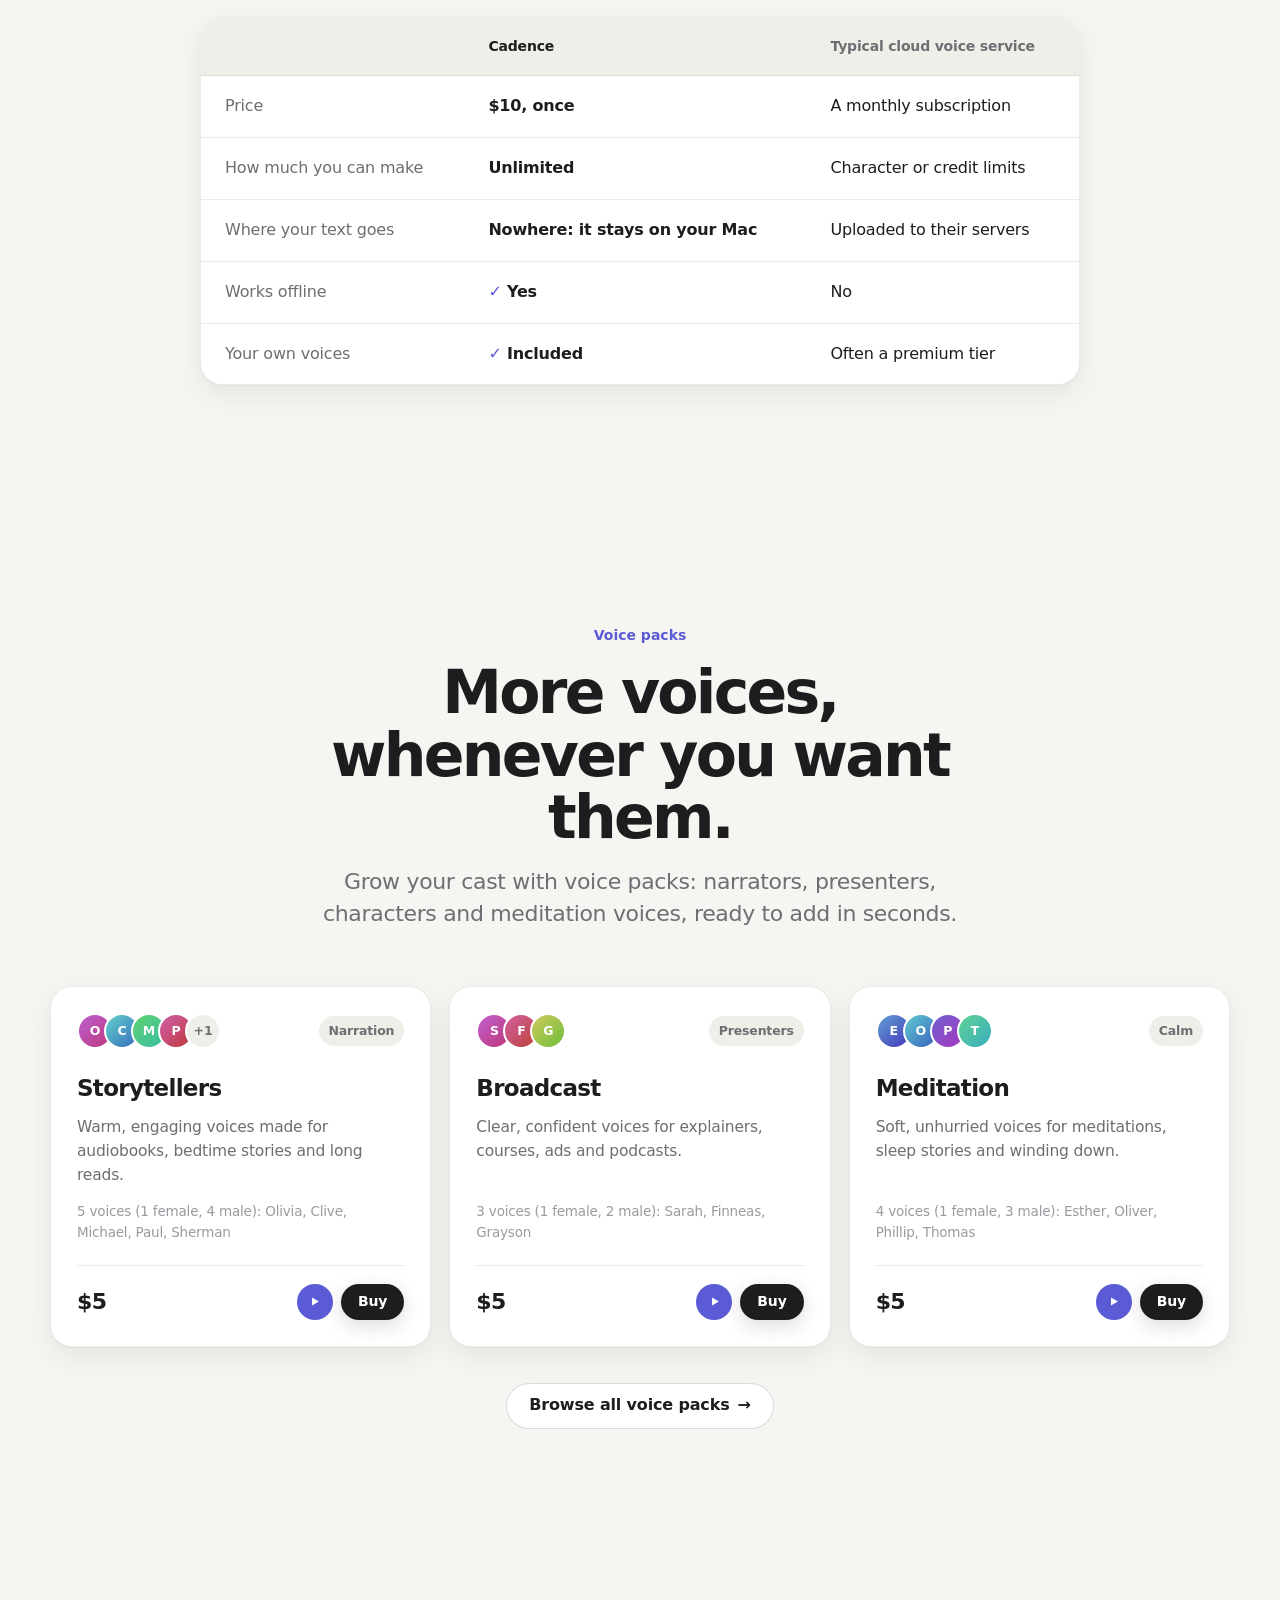
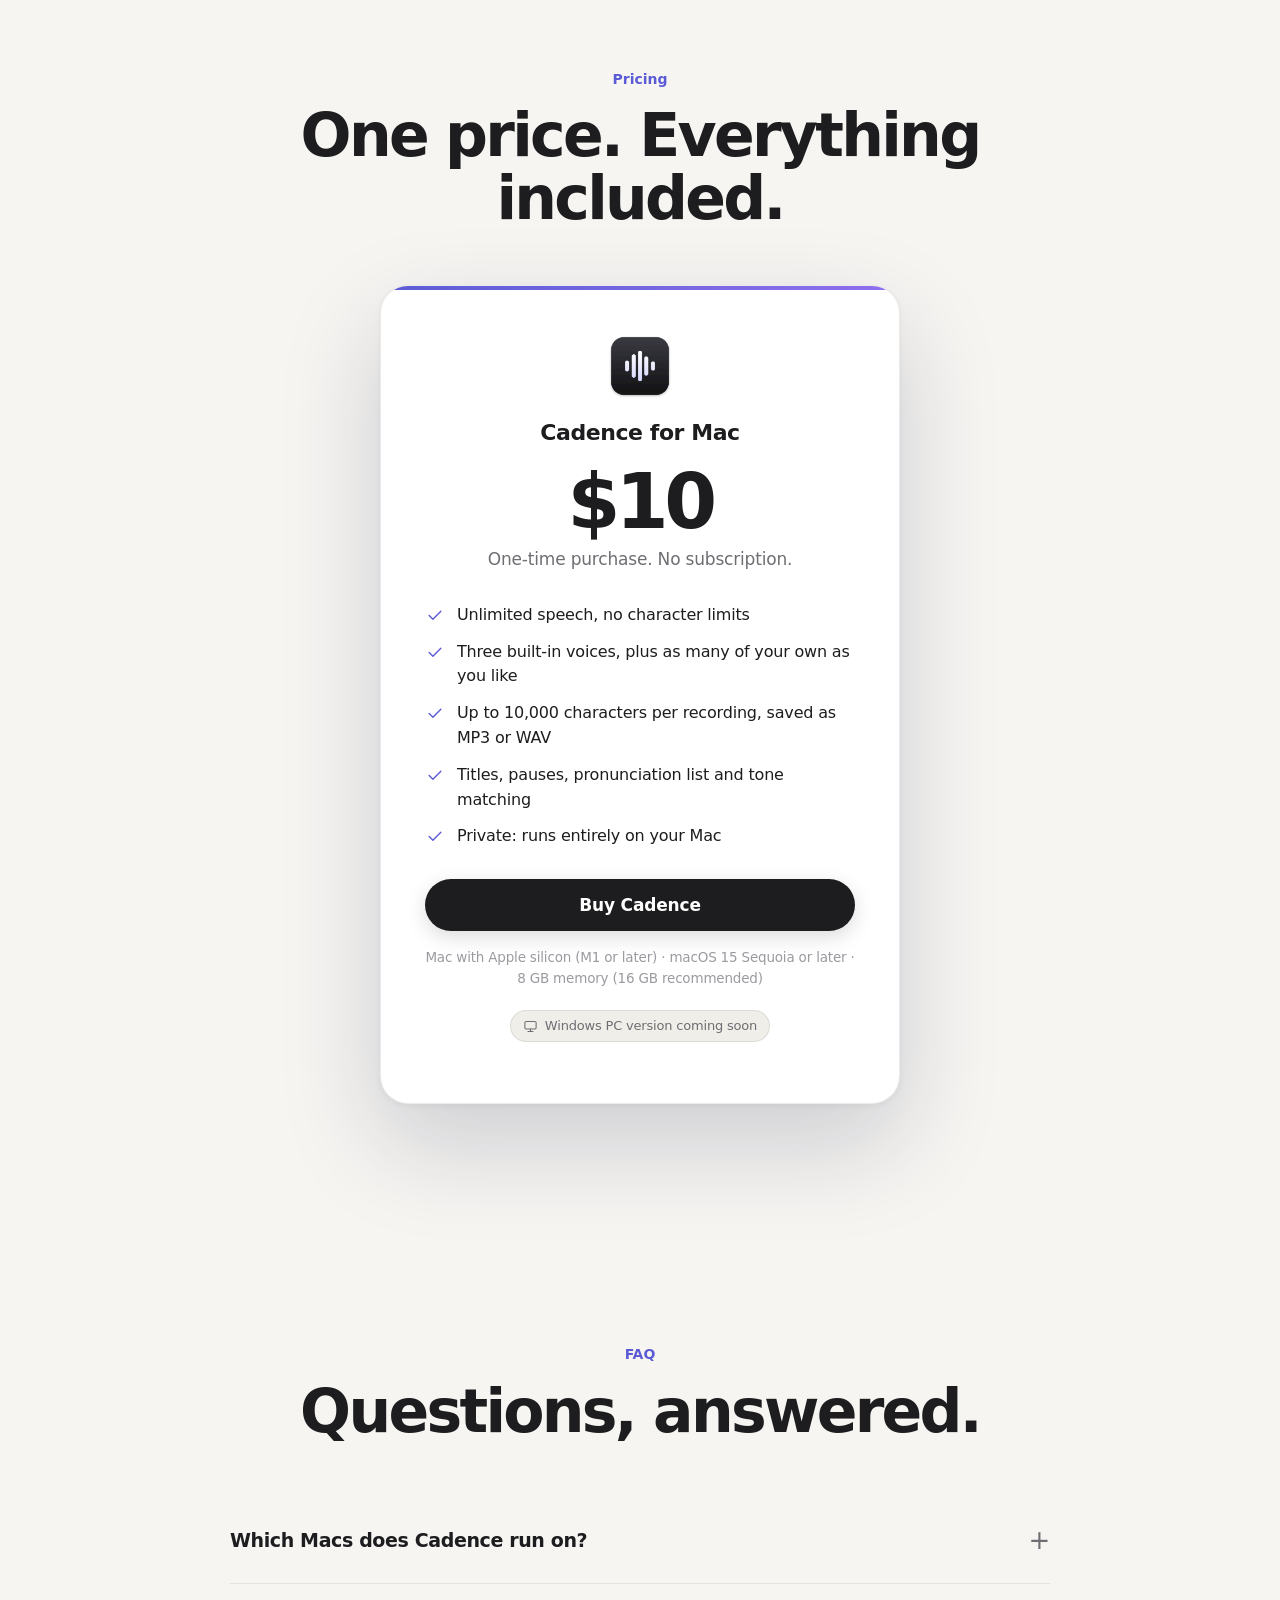
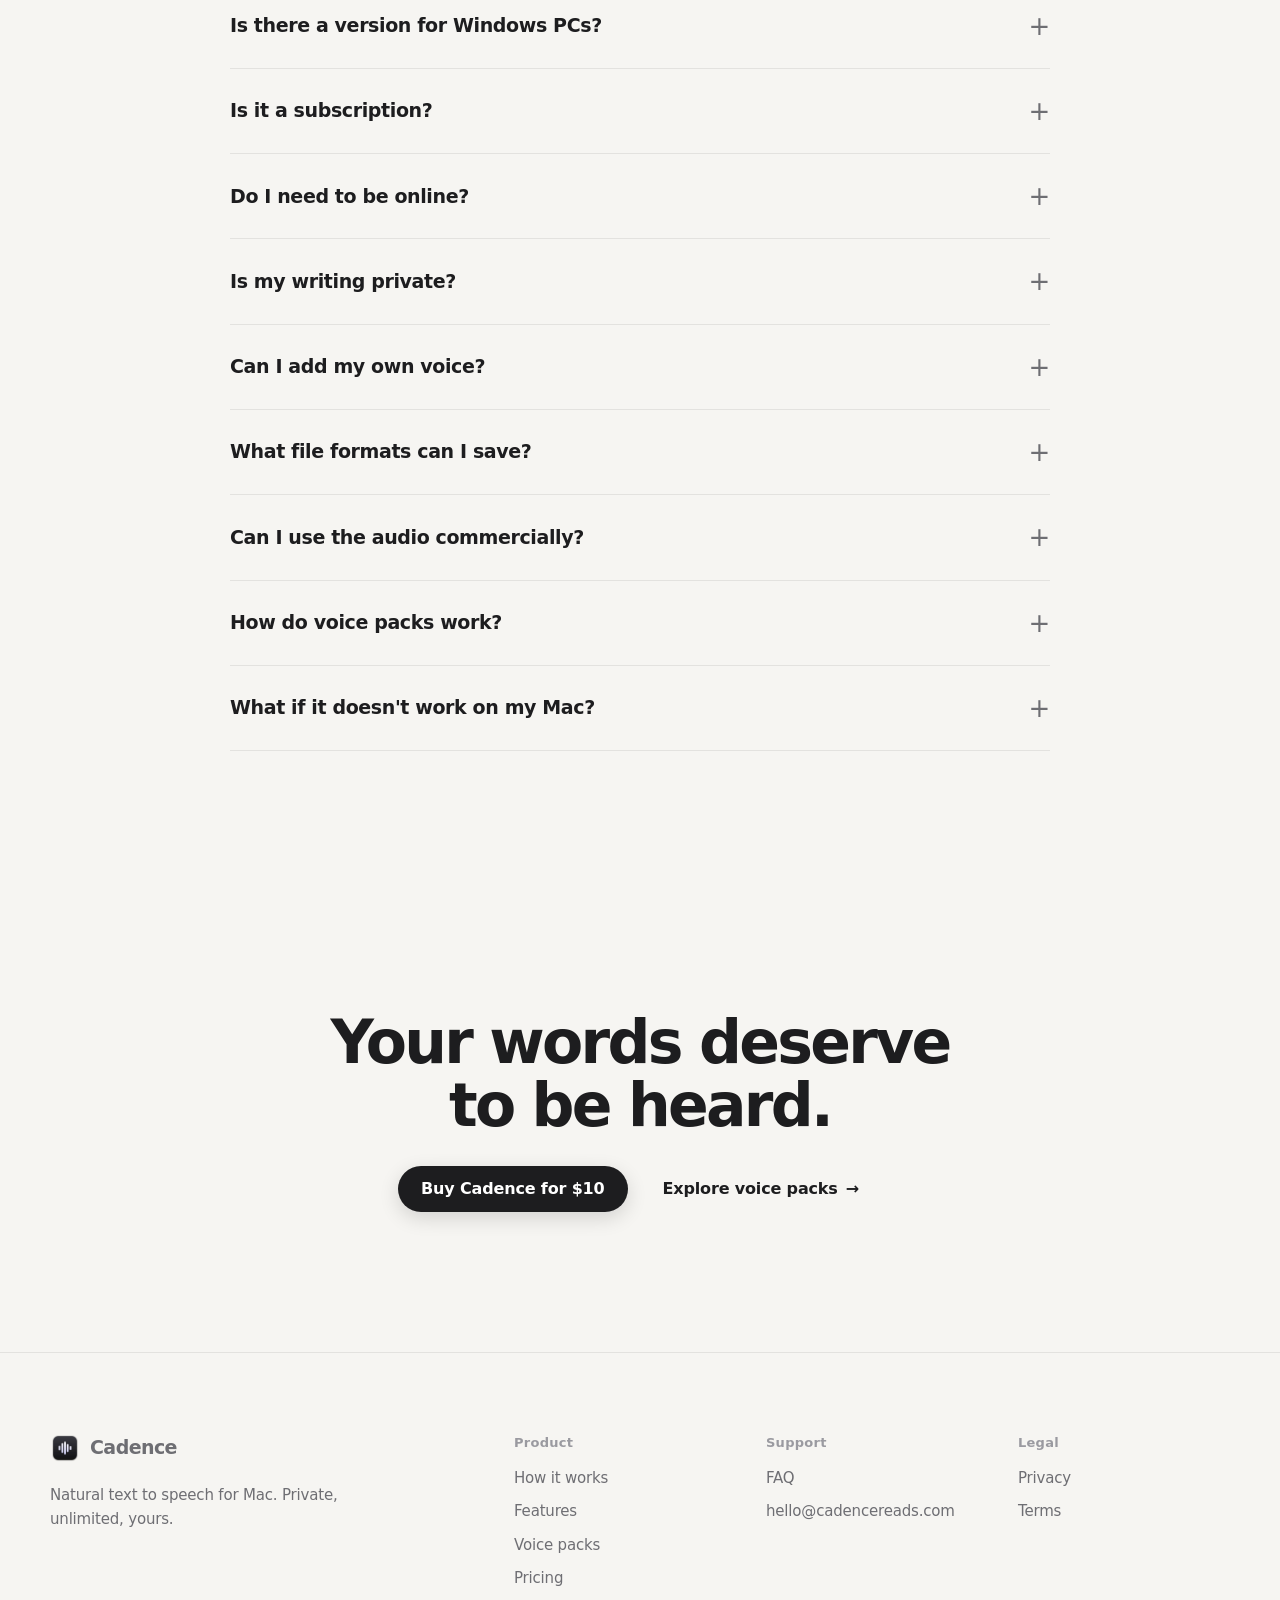
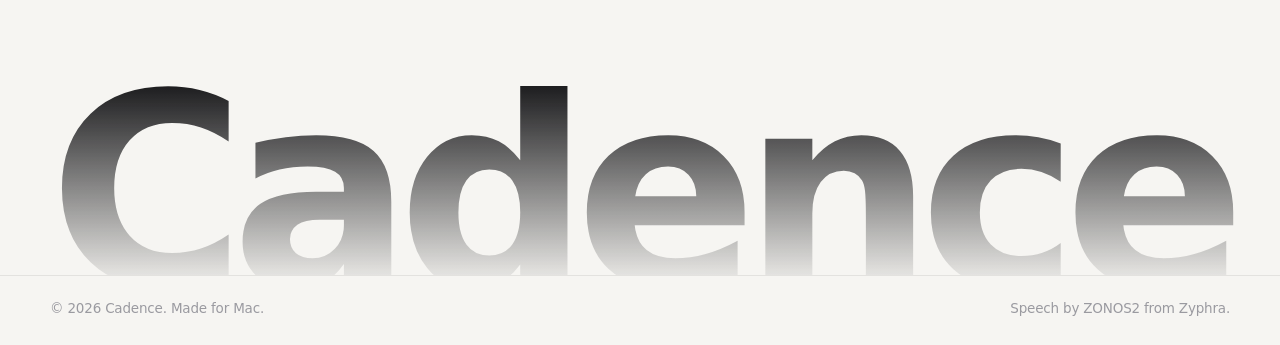
==== commit 6fc9760c: "Show just the Cadence logo in link previews Co-Authored-By: Claude Opus 5.5 <noreply@anthropic.com> " ====
--- a/index.html
+++ b/index.html
@@ -9,7 +9,7 @@
   <meta name="theme-color" content="#111113" media="(prefers-color-scheme: dark)">
   <meta property="og:title" content="Cadence: natural text to speech for Mac">
   <meta property="og:description" content="Turn writing into natural speech in voices you choose. Runs on your Mac. $10, once.">
-  <meta property="og:image" content="https://cadencereads.com/assets/img/og.png">
+  <meta property="og:image" content="https://cadencereads.com/assets/img/og-logo.png">
   <meta property="og:url" content="https://cadencereads.com/">
   <link rel="canonical" href="https://cadencereads.com/">
   <meta property="og:type" content="website">
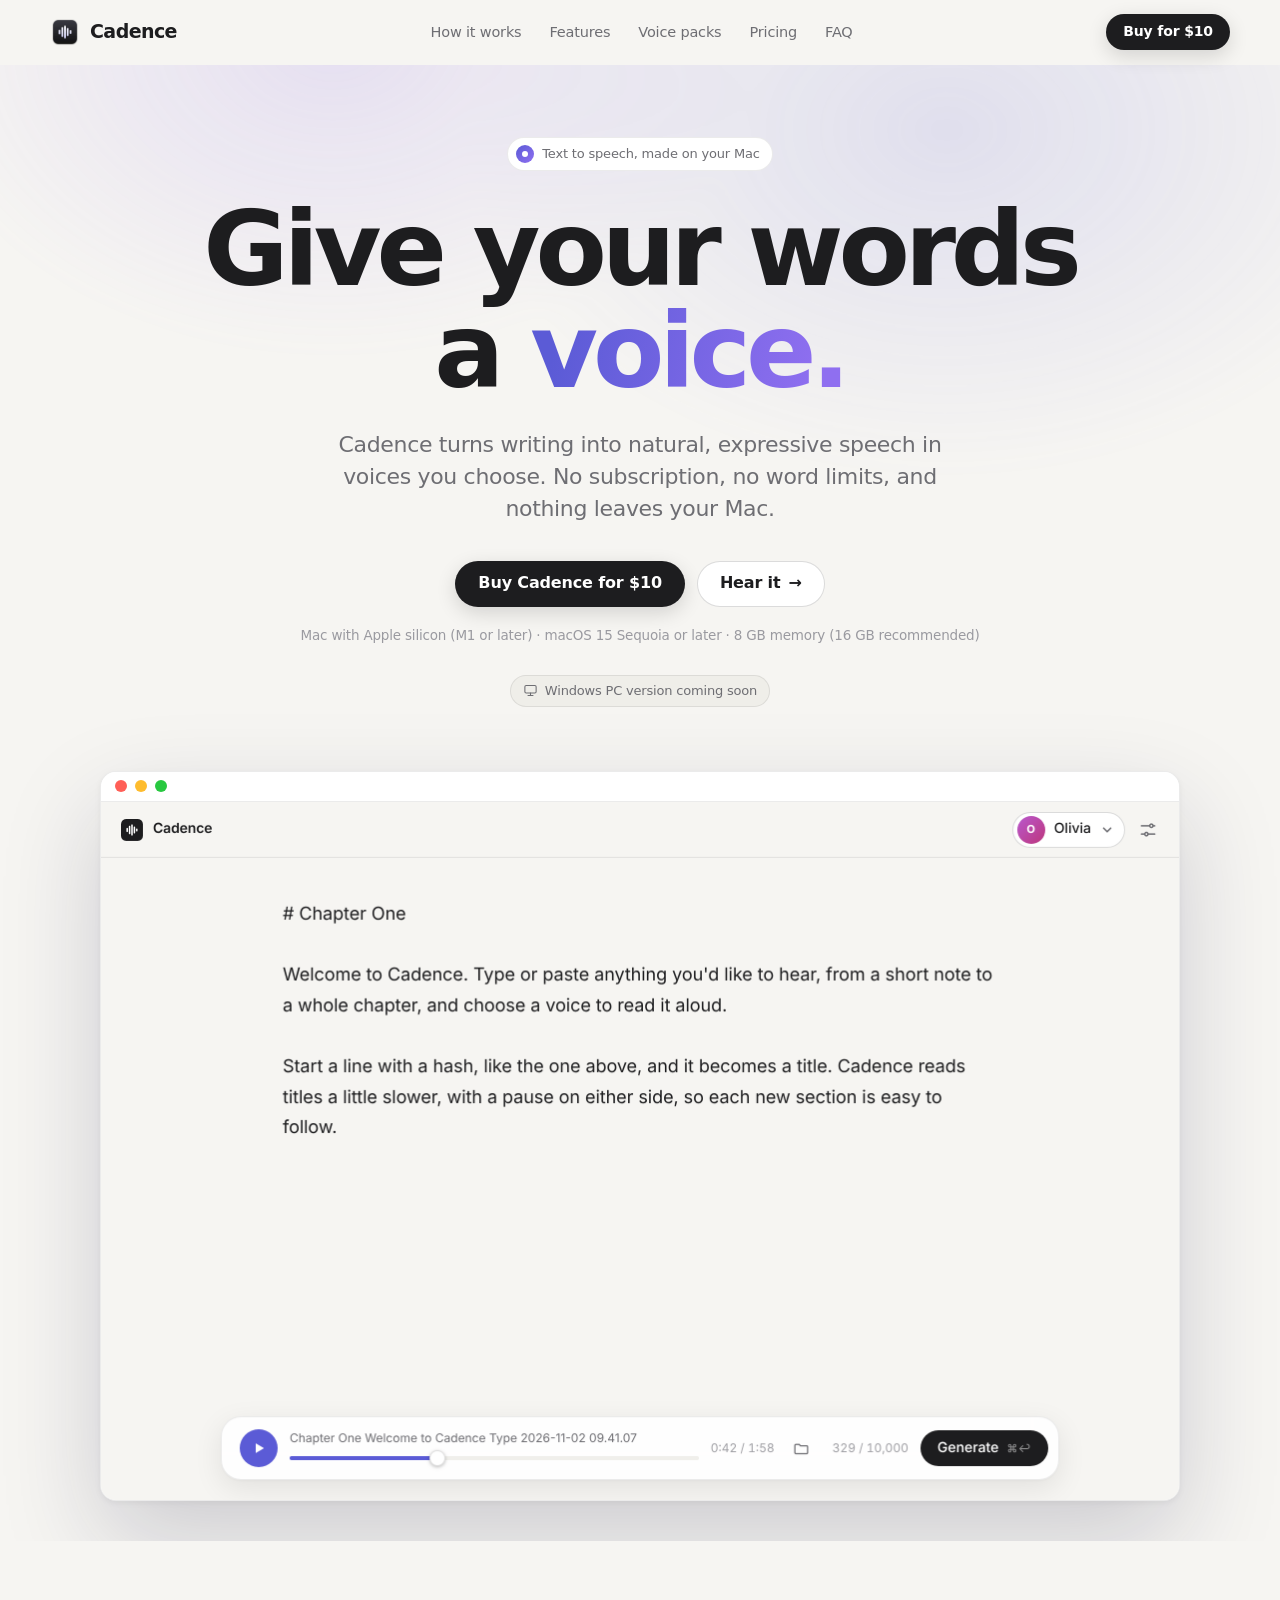
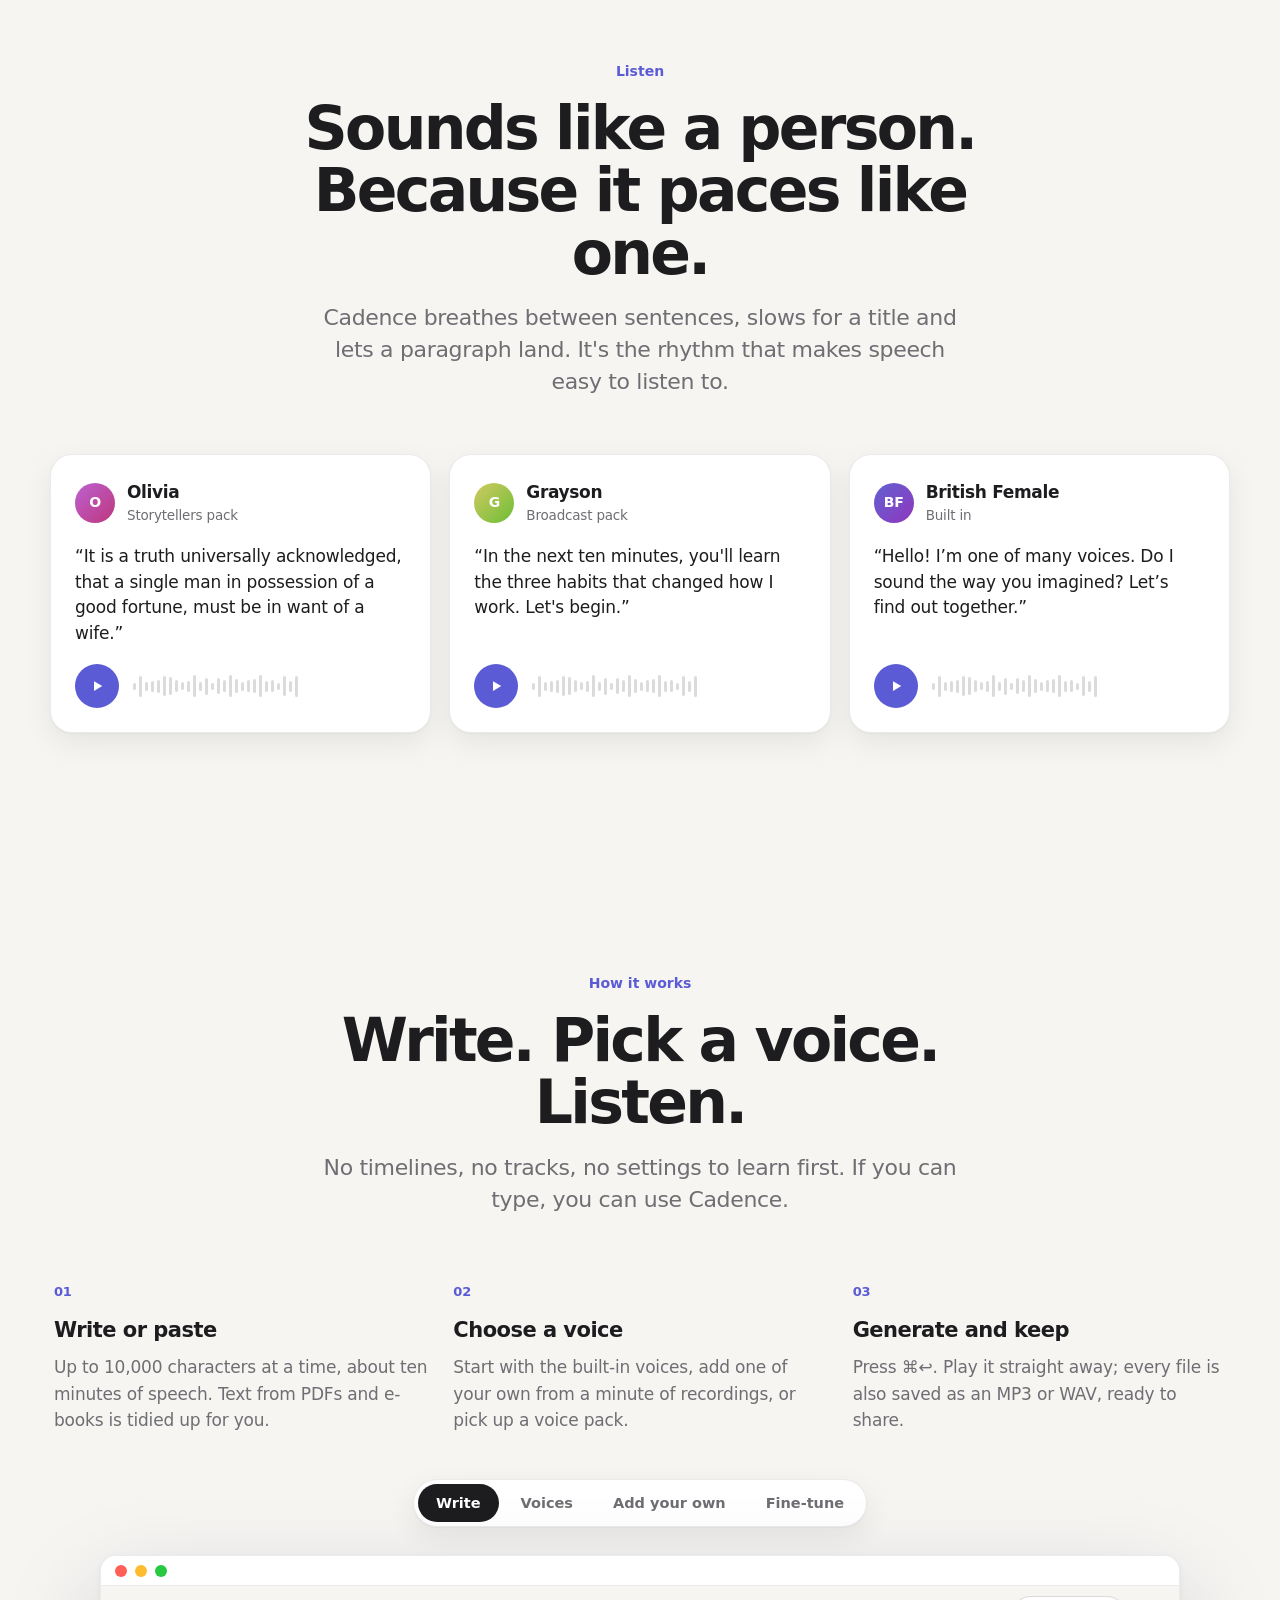
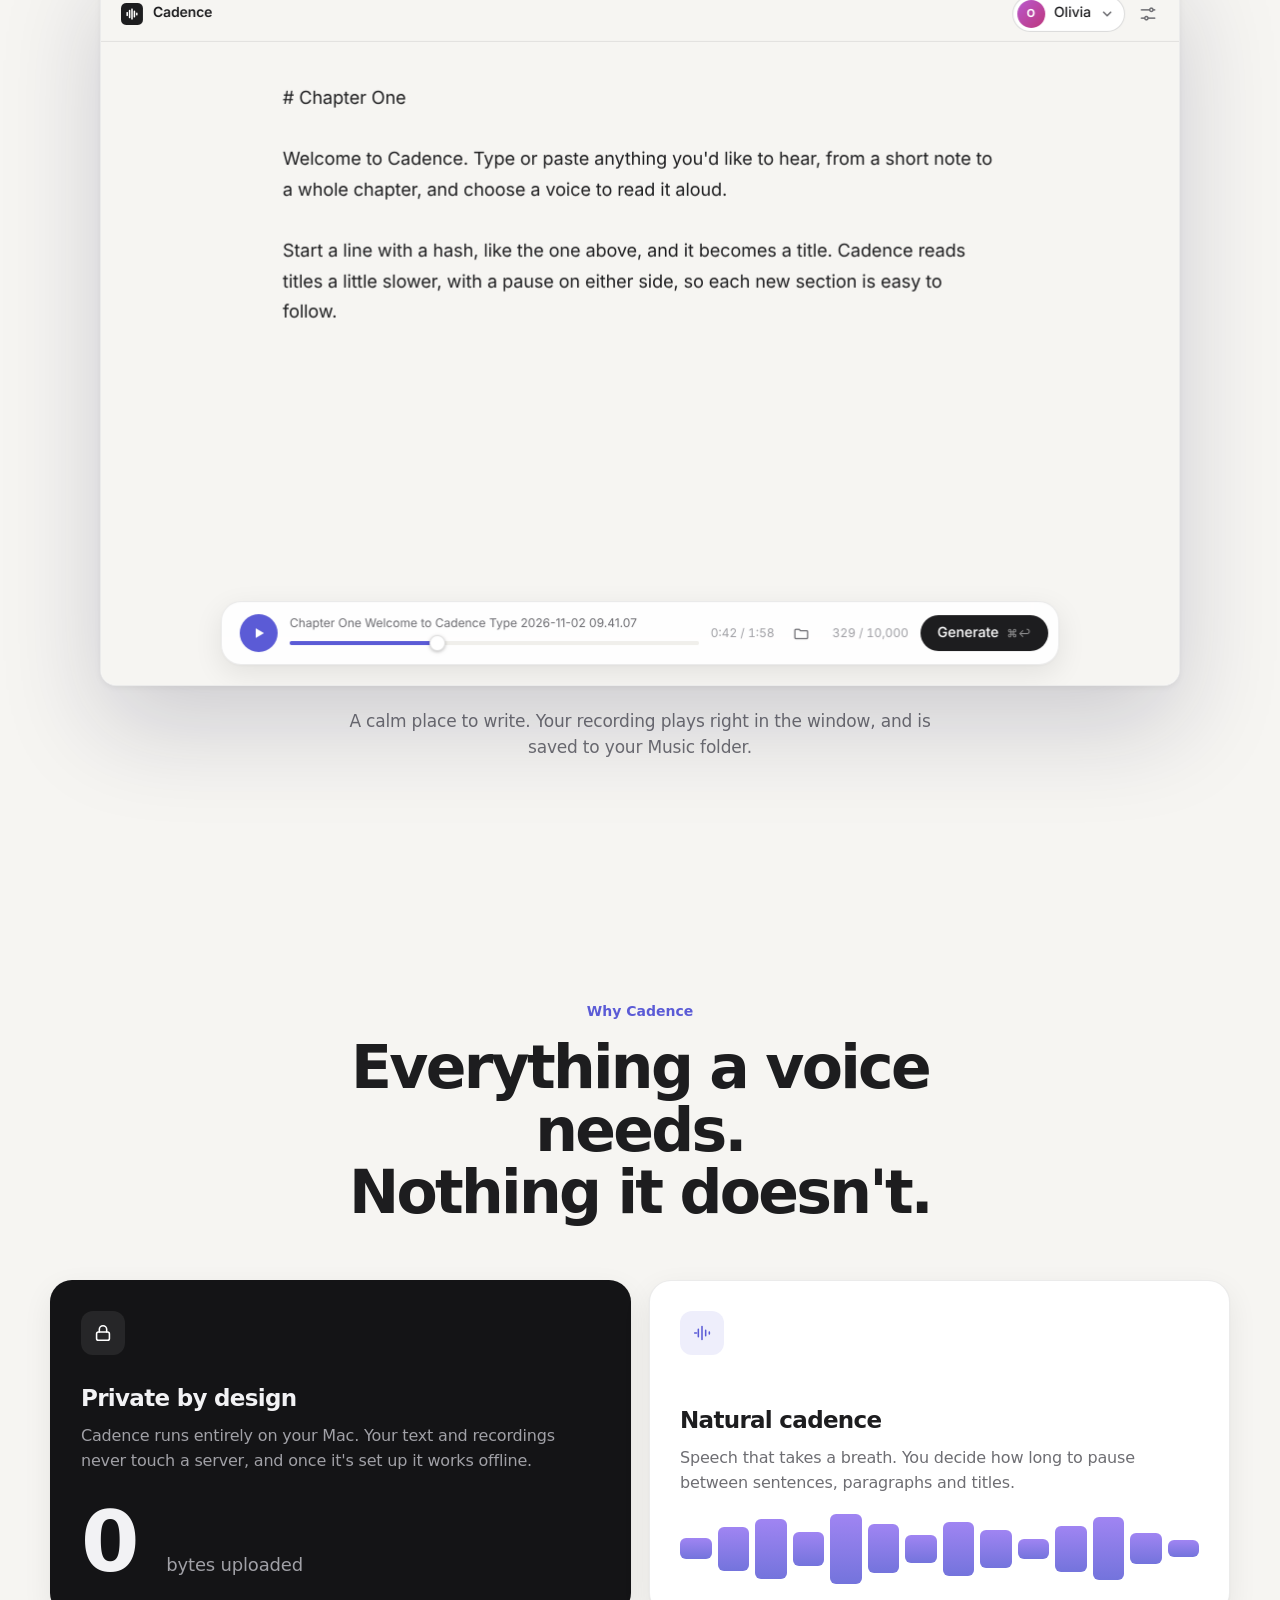
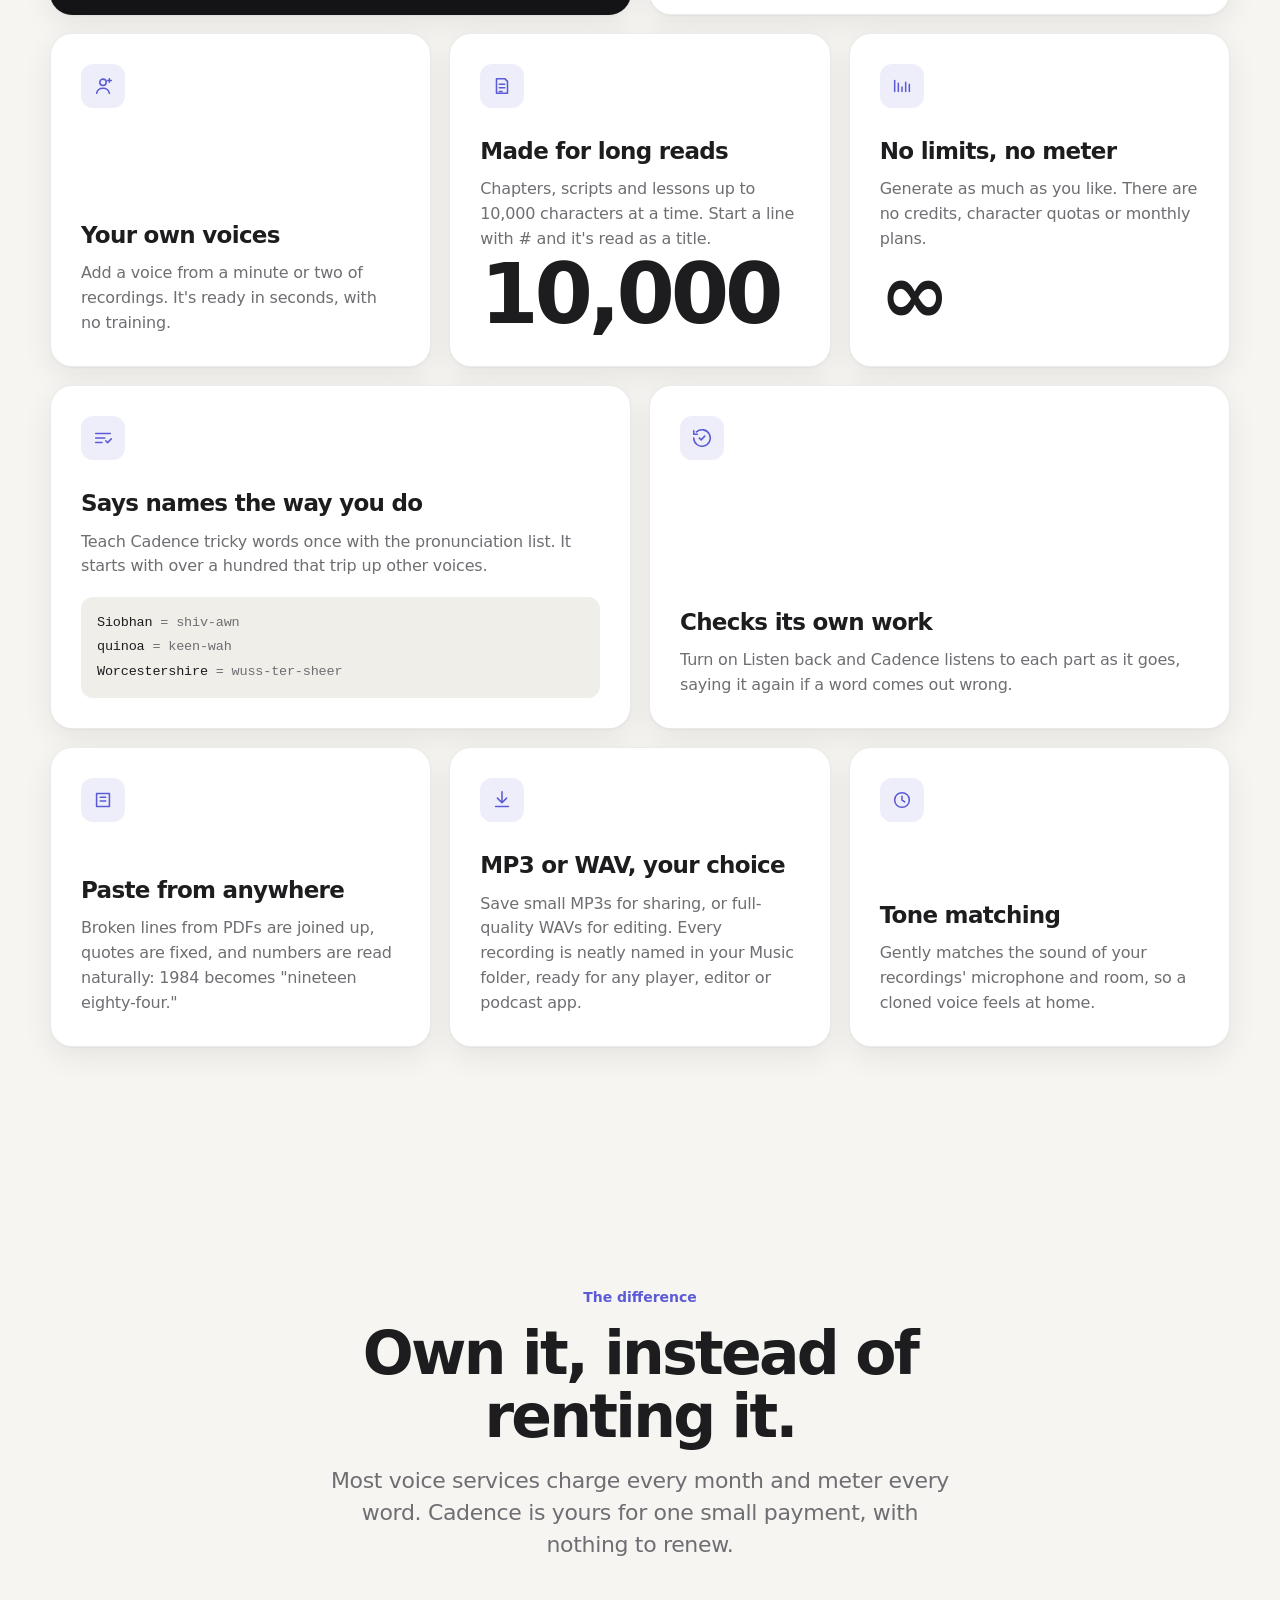
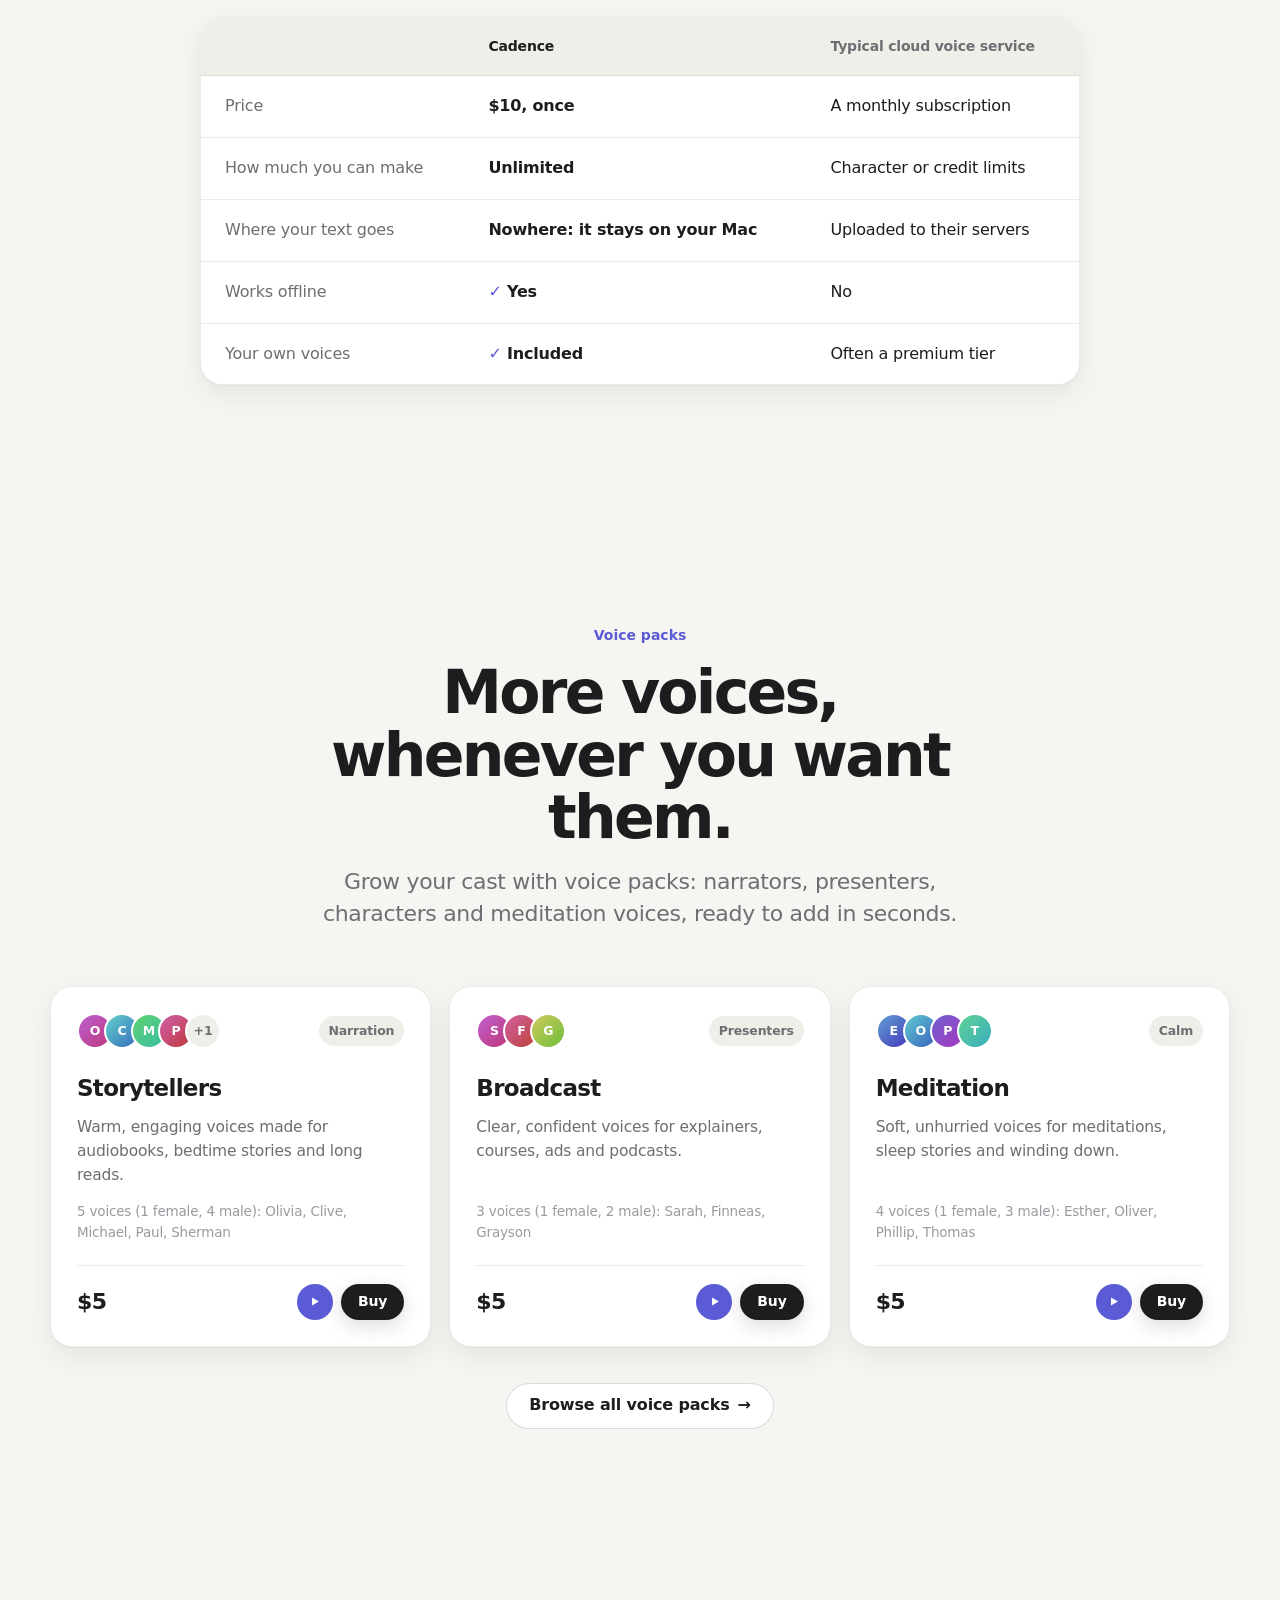
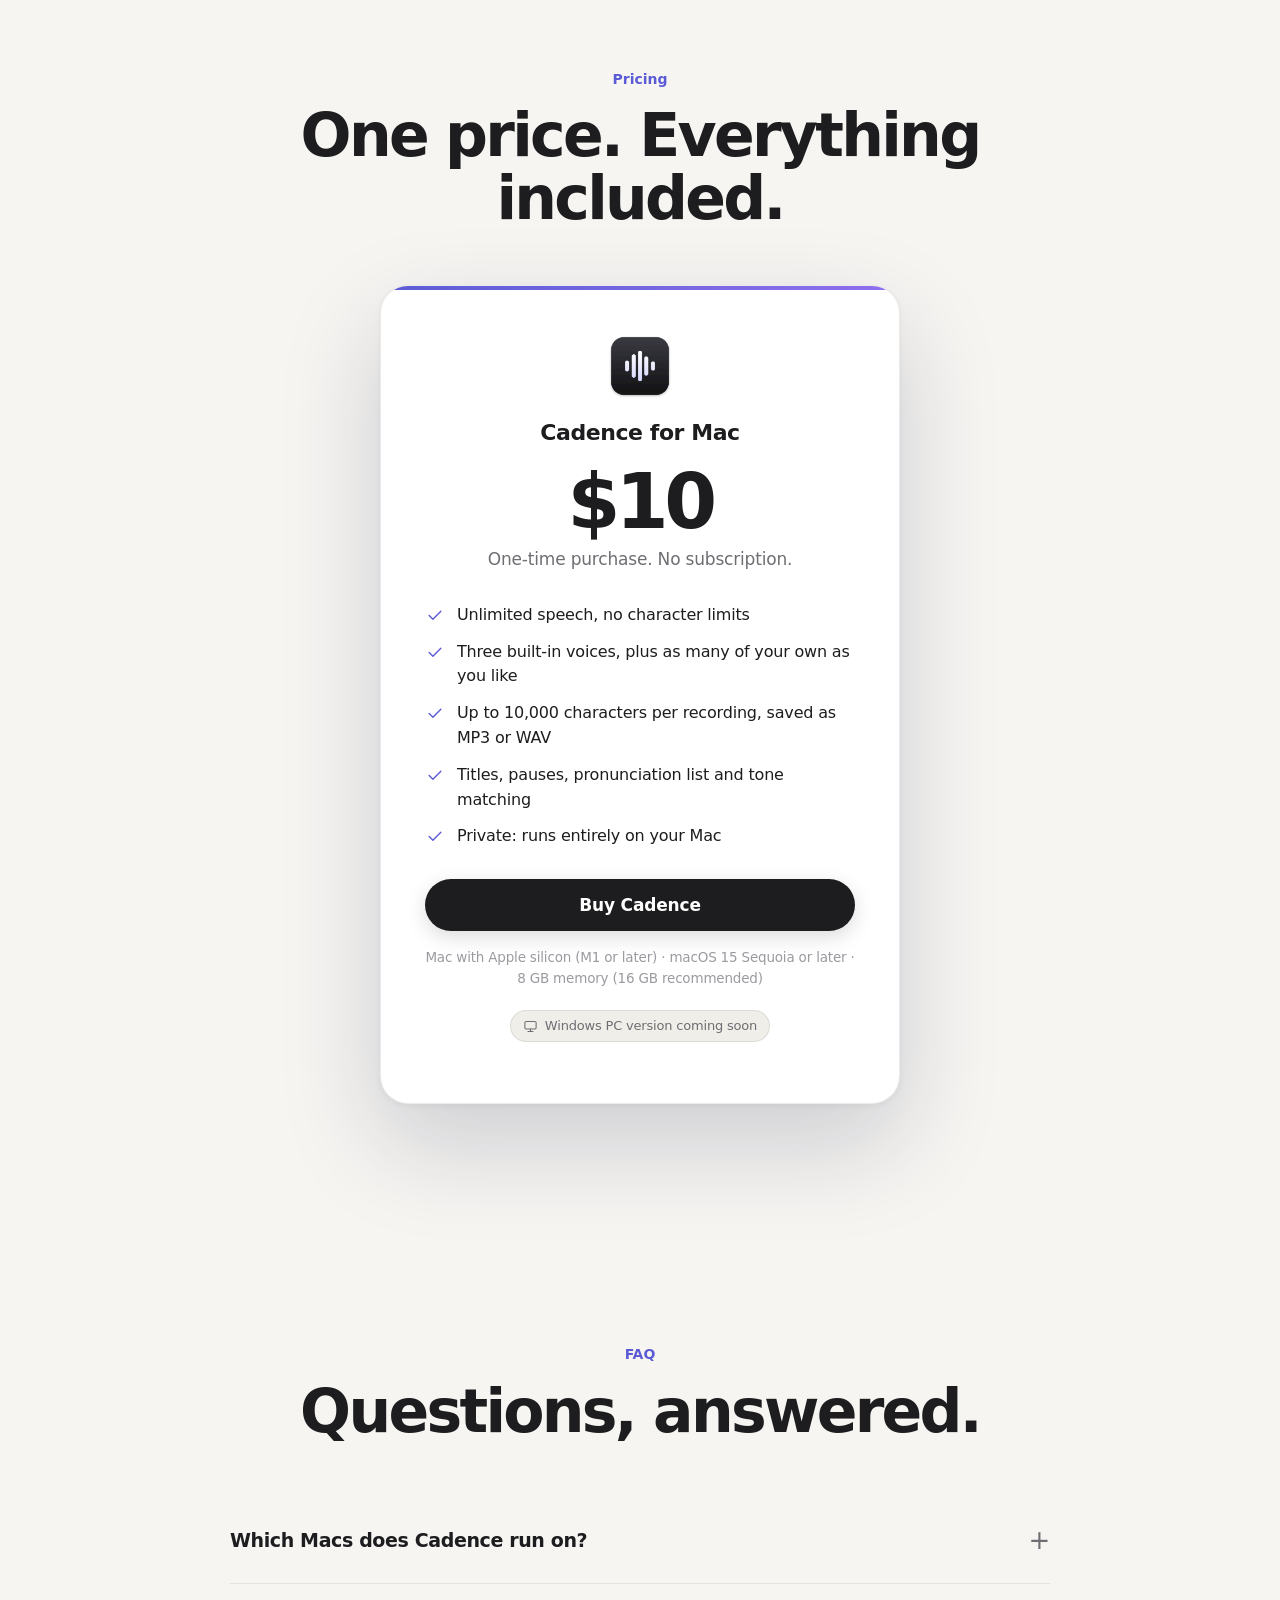
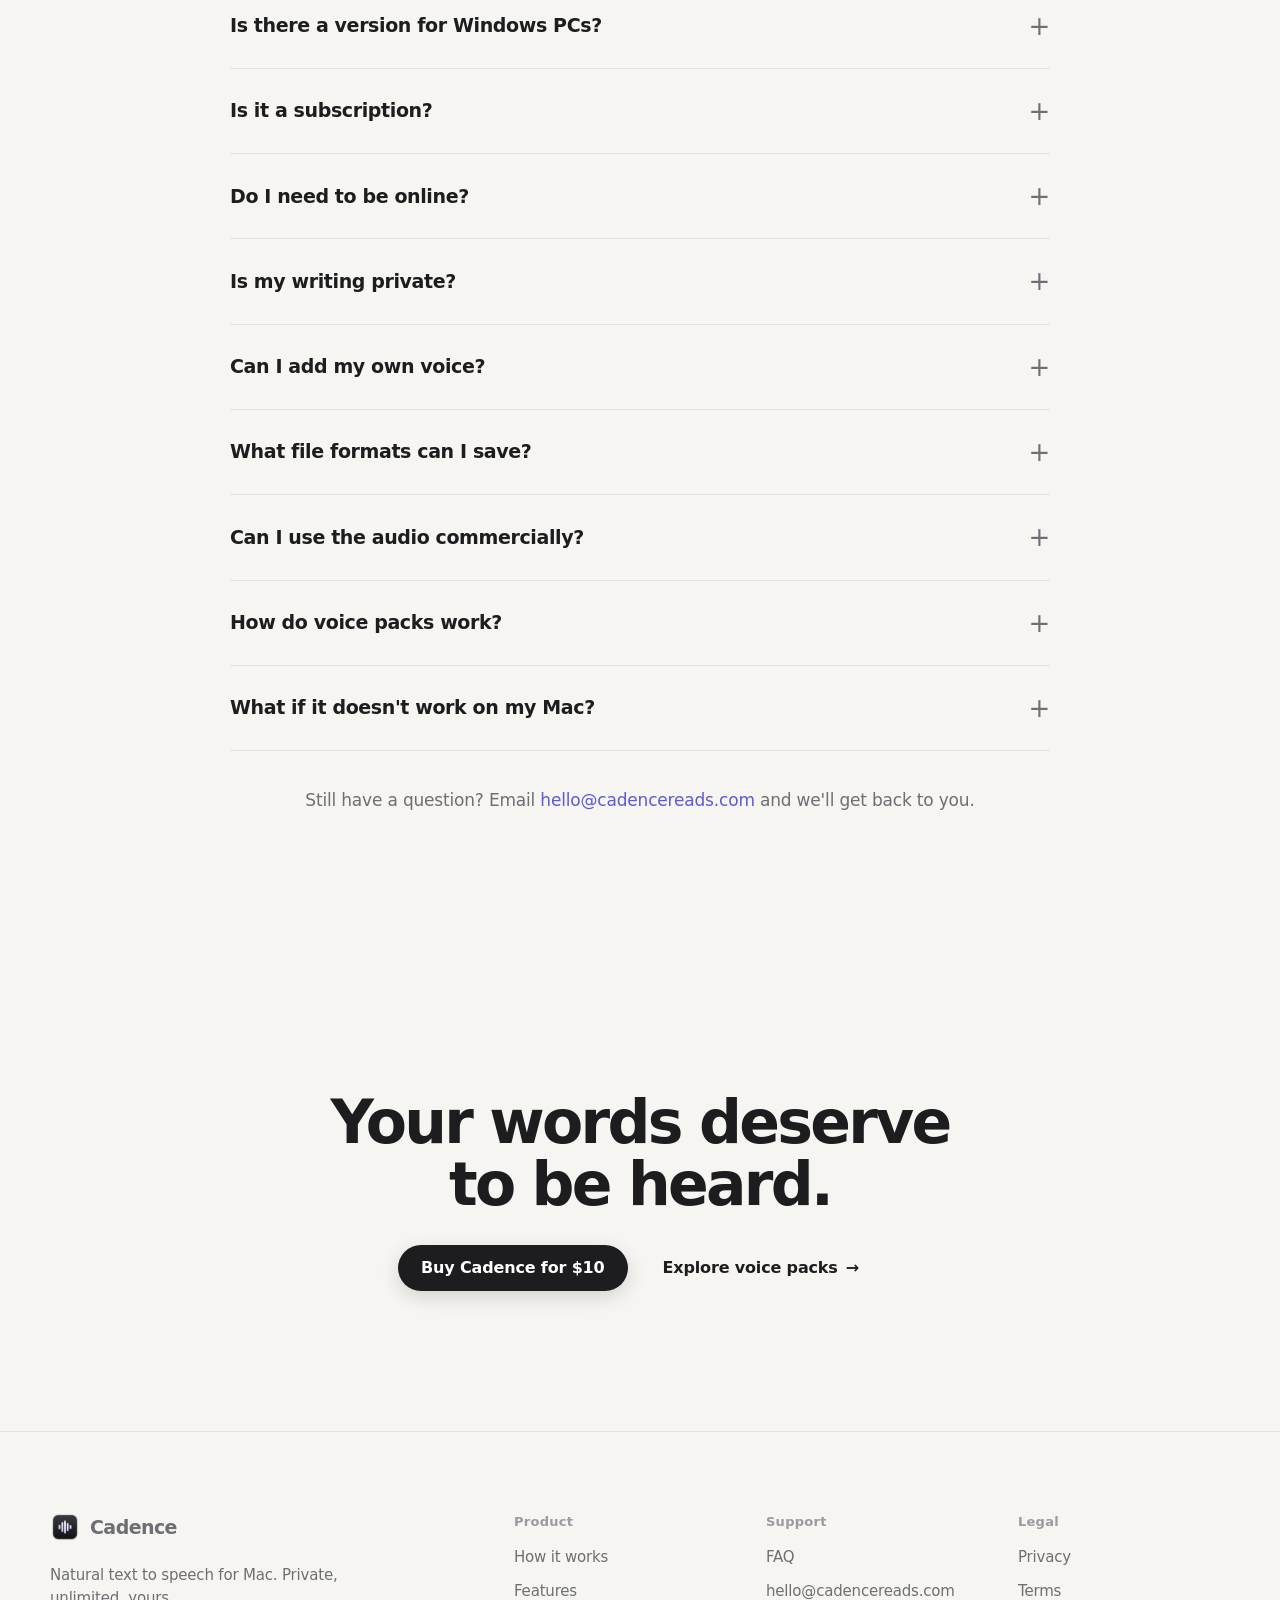
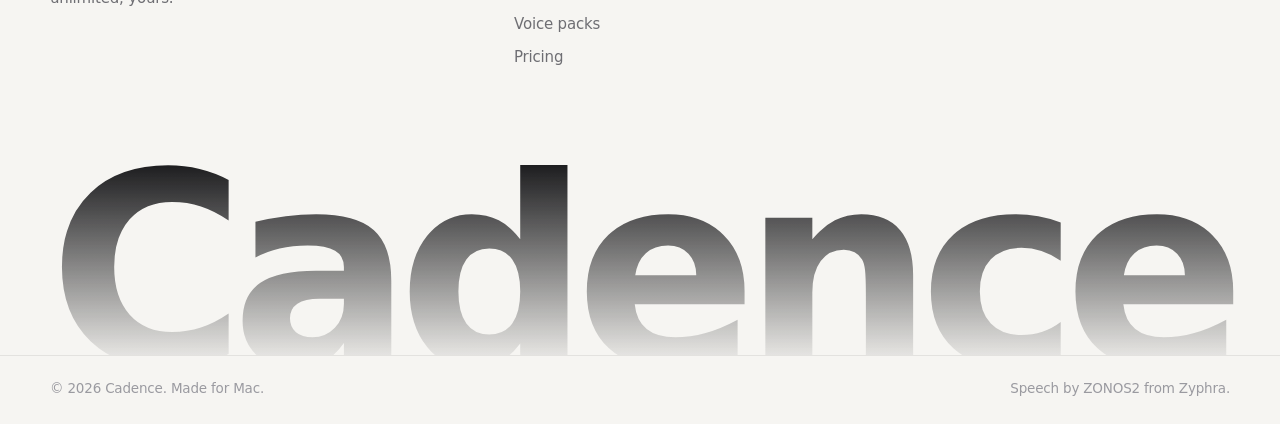
==== commit 12e703dc: "Show the support email openly under the FAQ and in the footer Co-Authored-By: Claude Opus 5.5 <norep" ====
--- a/index.html
+++ b/index.html
@@ -279,6 +279,7 @@
           <details><summary>What if it doesn't work on my Mac?</summary>
             <p>Email us at <a data-email href="#"></a> within 14 days of buying and we'll sort it out or refund you.</p></details>
         </div>
+        <p class="faq-more reveal">Still have a question? Email <a data-email href="#"></a> and we'll get back to you.</p>
       </div>
     </section>
 
@@ -304,7 +305,7 @@
         <li><a href="index.html#how">How it works</a></li><li><a href="index.html#features">Features</a></li>
         <li><a href="voices.html">Voice packs</a></li><li><a href="index.html#pricing">Pricing</a></li></ul></div>
       <div><h4>Support</h4><ul>
-        <li><a href="index.html#faq">FAQ</a></li><li><a data-email data-keep-text href="#">Contact us</a></li></ul></div>
+        <li><a href="index.html#faq">FAQ</a></li><li><a data-email href="#">Contact us</a></li></ul></div>
       <div><h4>Legal</h4><ul>
         <li><a href="privacy.html">Privacy</a></li><li><a href="terms.html">Terms</a></li></ul></div>
     </div>
--- a/assets/css/site.css
+++ b/assets/css/site.css
@@ -299,6 +299,8 @@
 .faq summary::after { content: "+"; font-size: 26px; font-weight: 300; color: var(--muted); transition: transform .25s; flex: none; }
 .faq details[open] summary::after { transform: rotate(45deg); }
 .faq details p { margin: -6px 0 22px; color: var(--muted); max-width: 680px; }
+.faq-more { text-align: center; margin-top: 36px; color: var(--muted); }
+.faq-more a { color: var(--accent); }
 
 /* ---------- final cta ---------- */
 .cta-band { text-align: center; padding: 140px 0; }
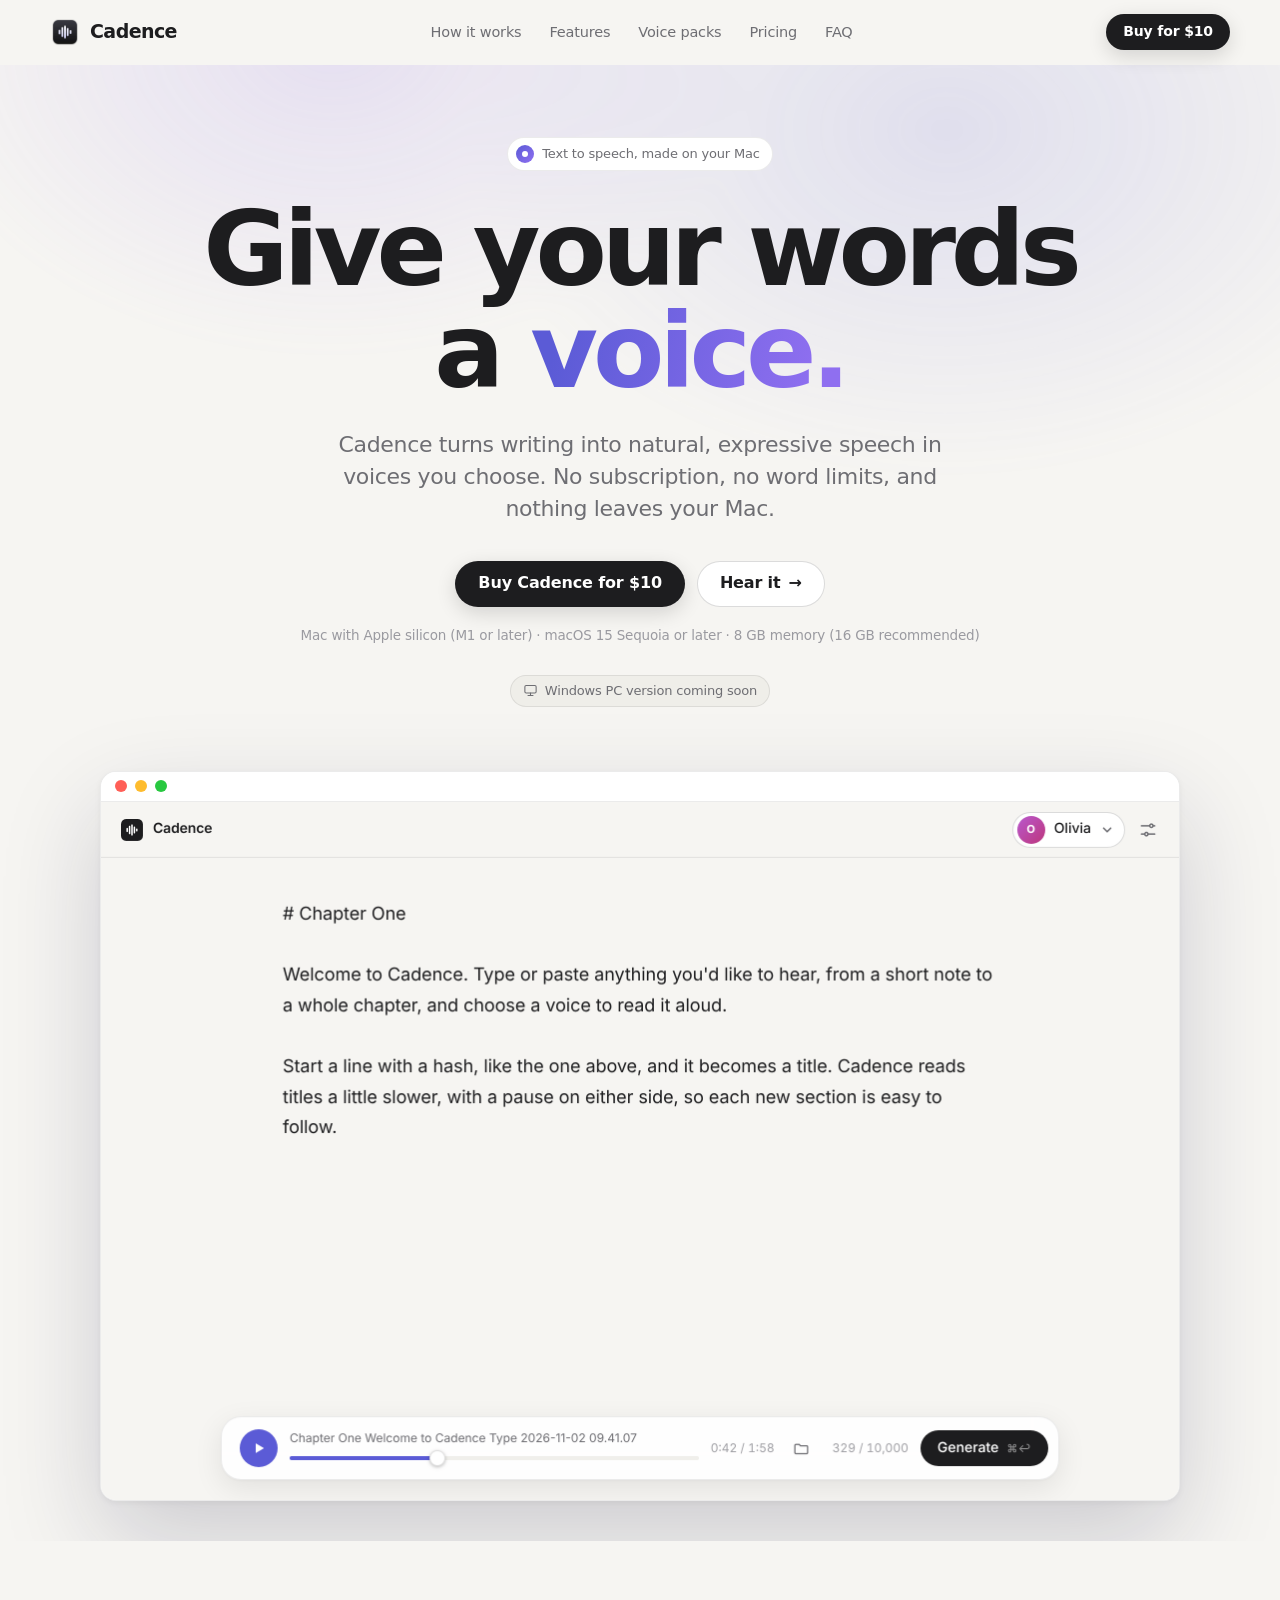
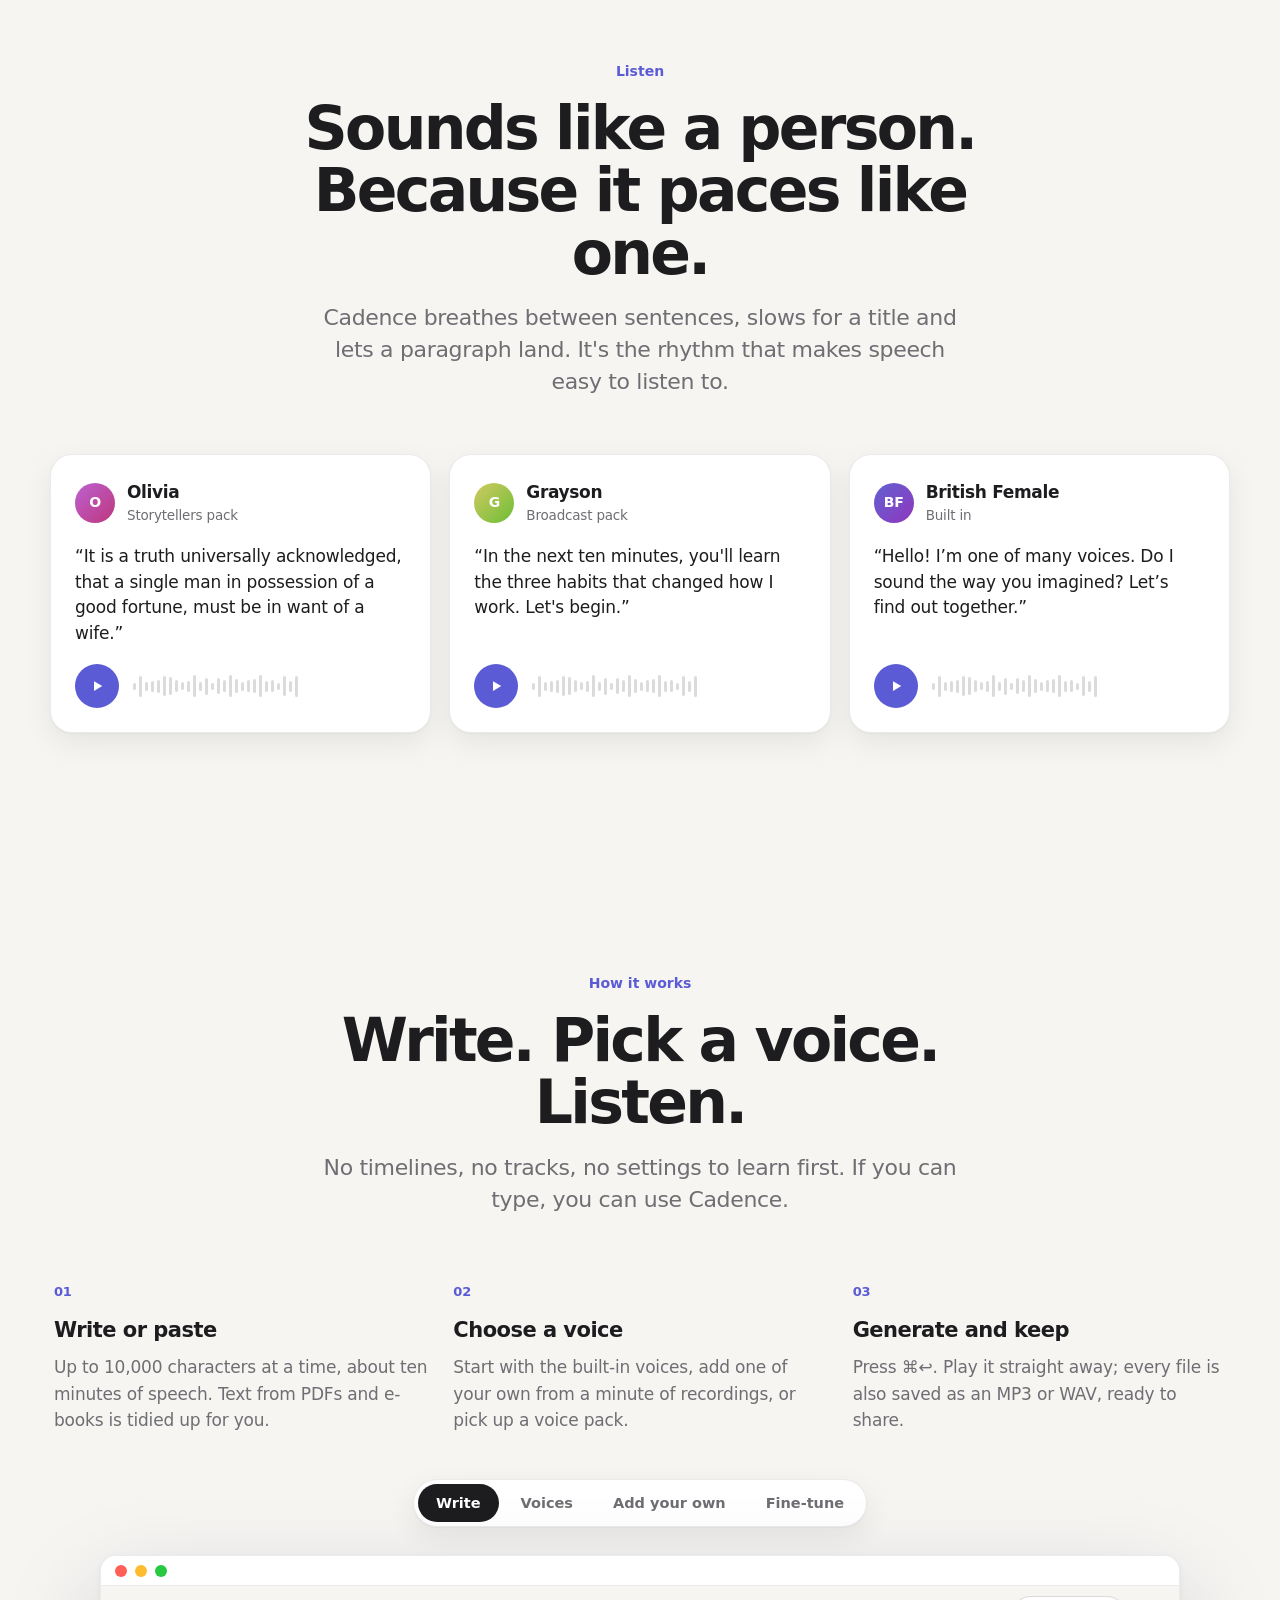
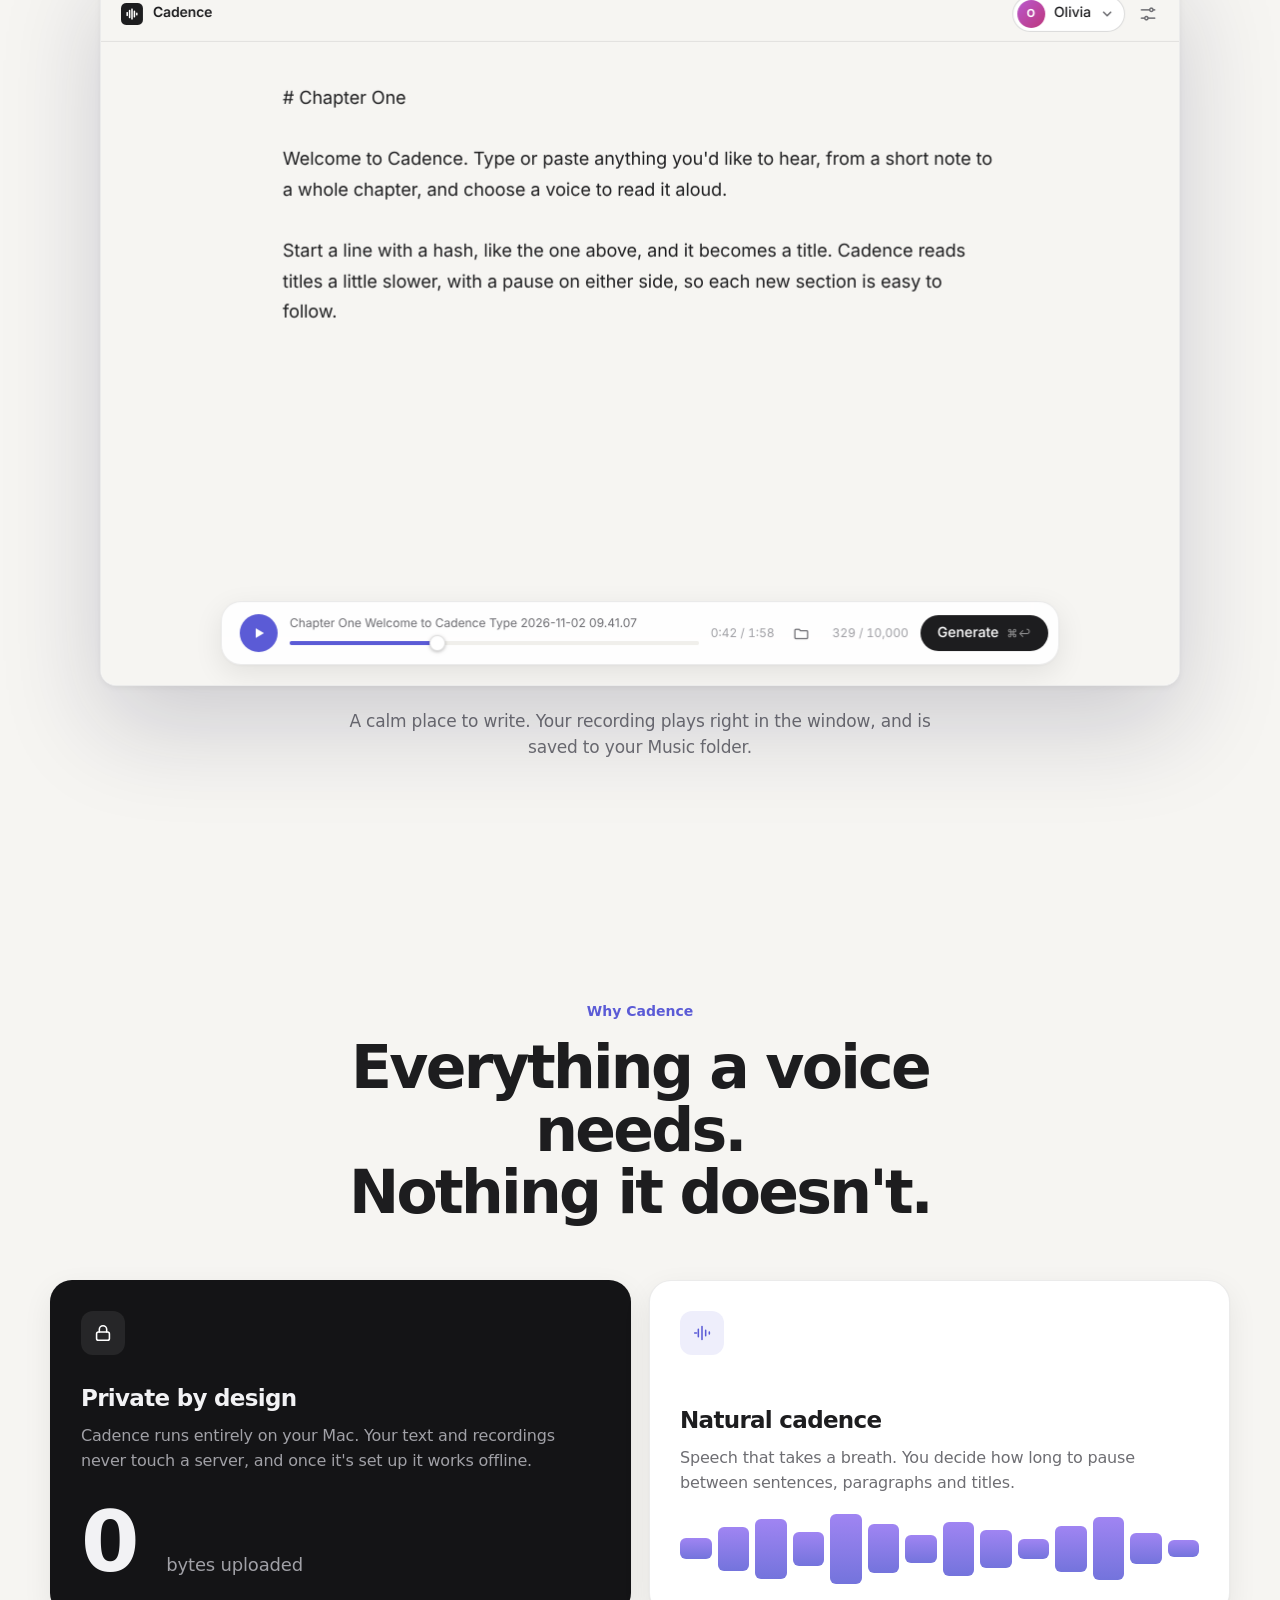
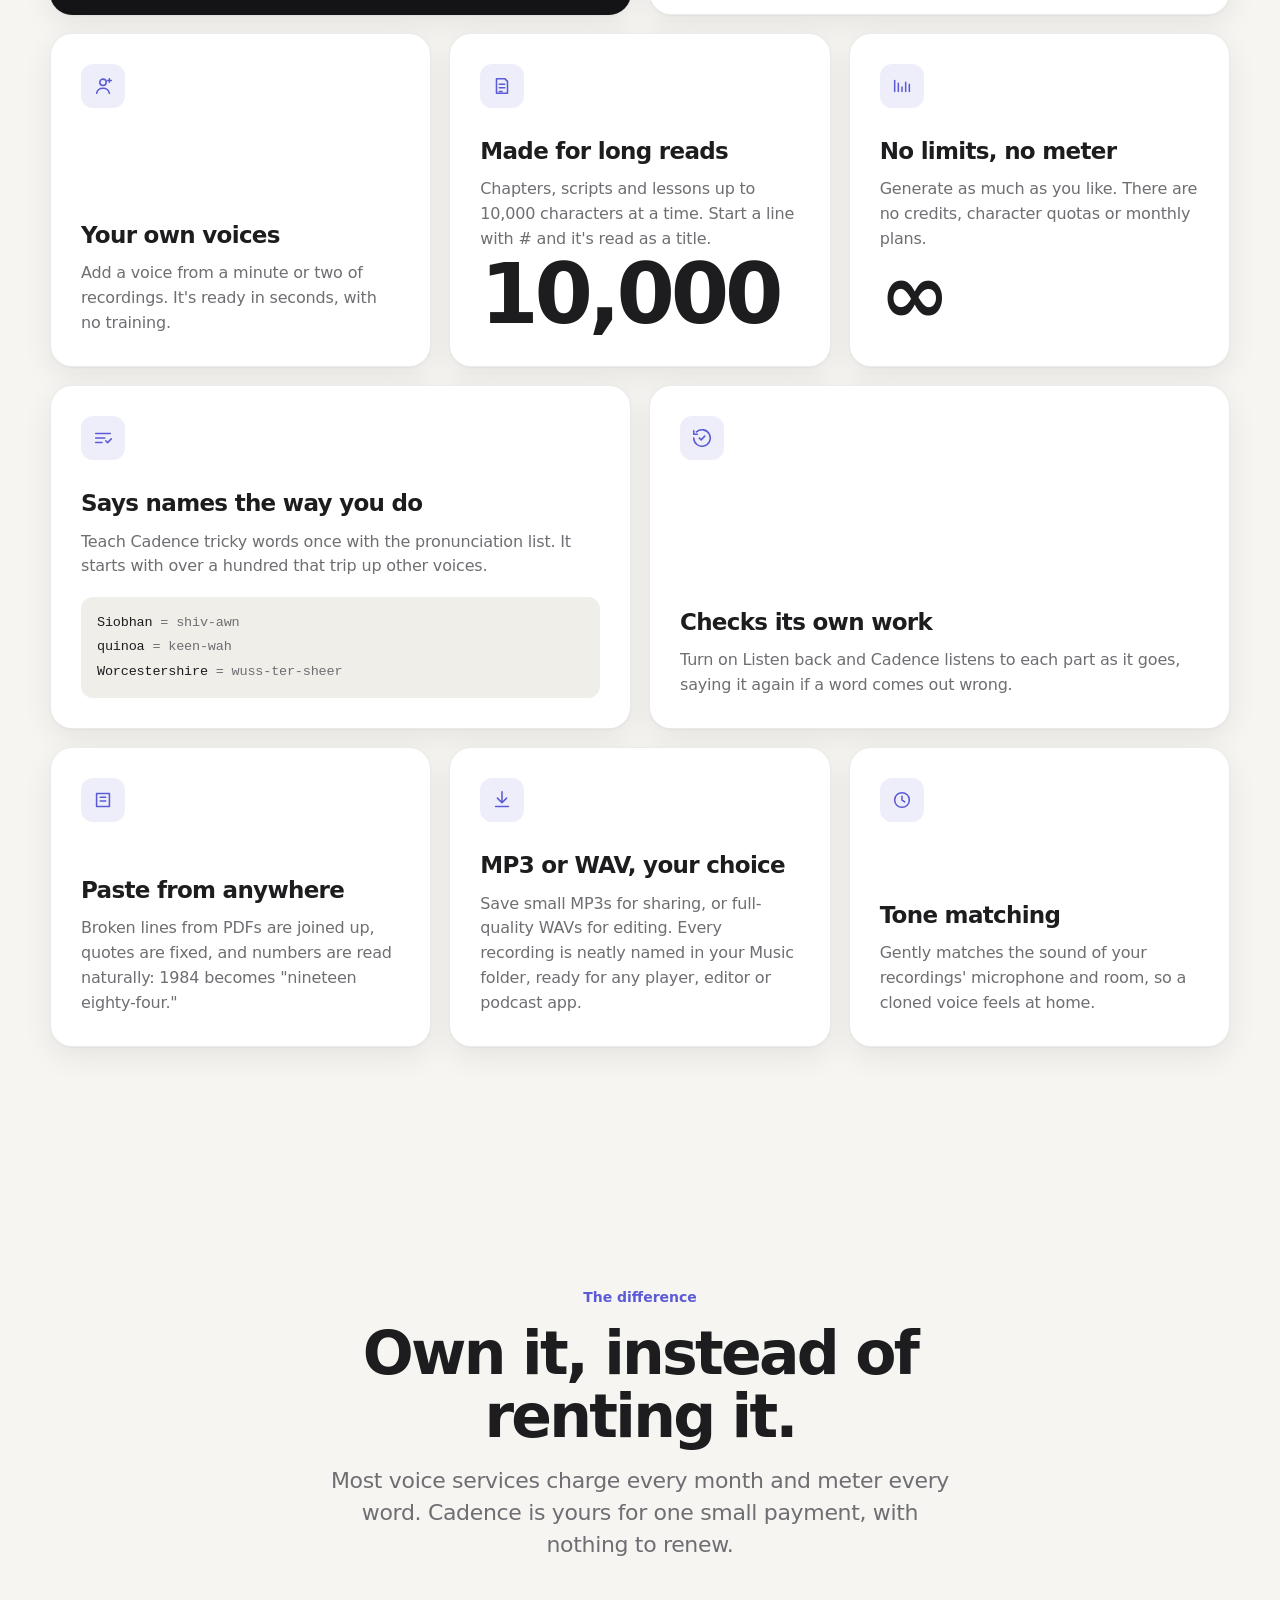
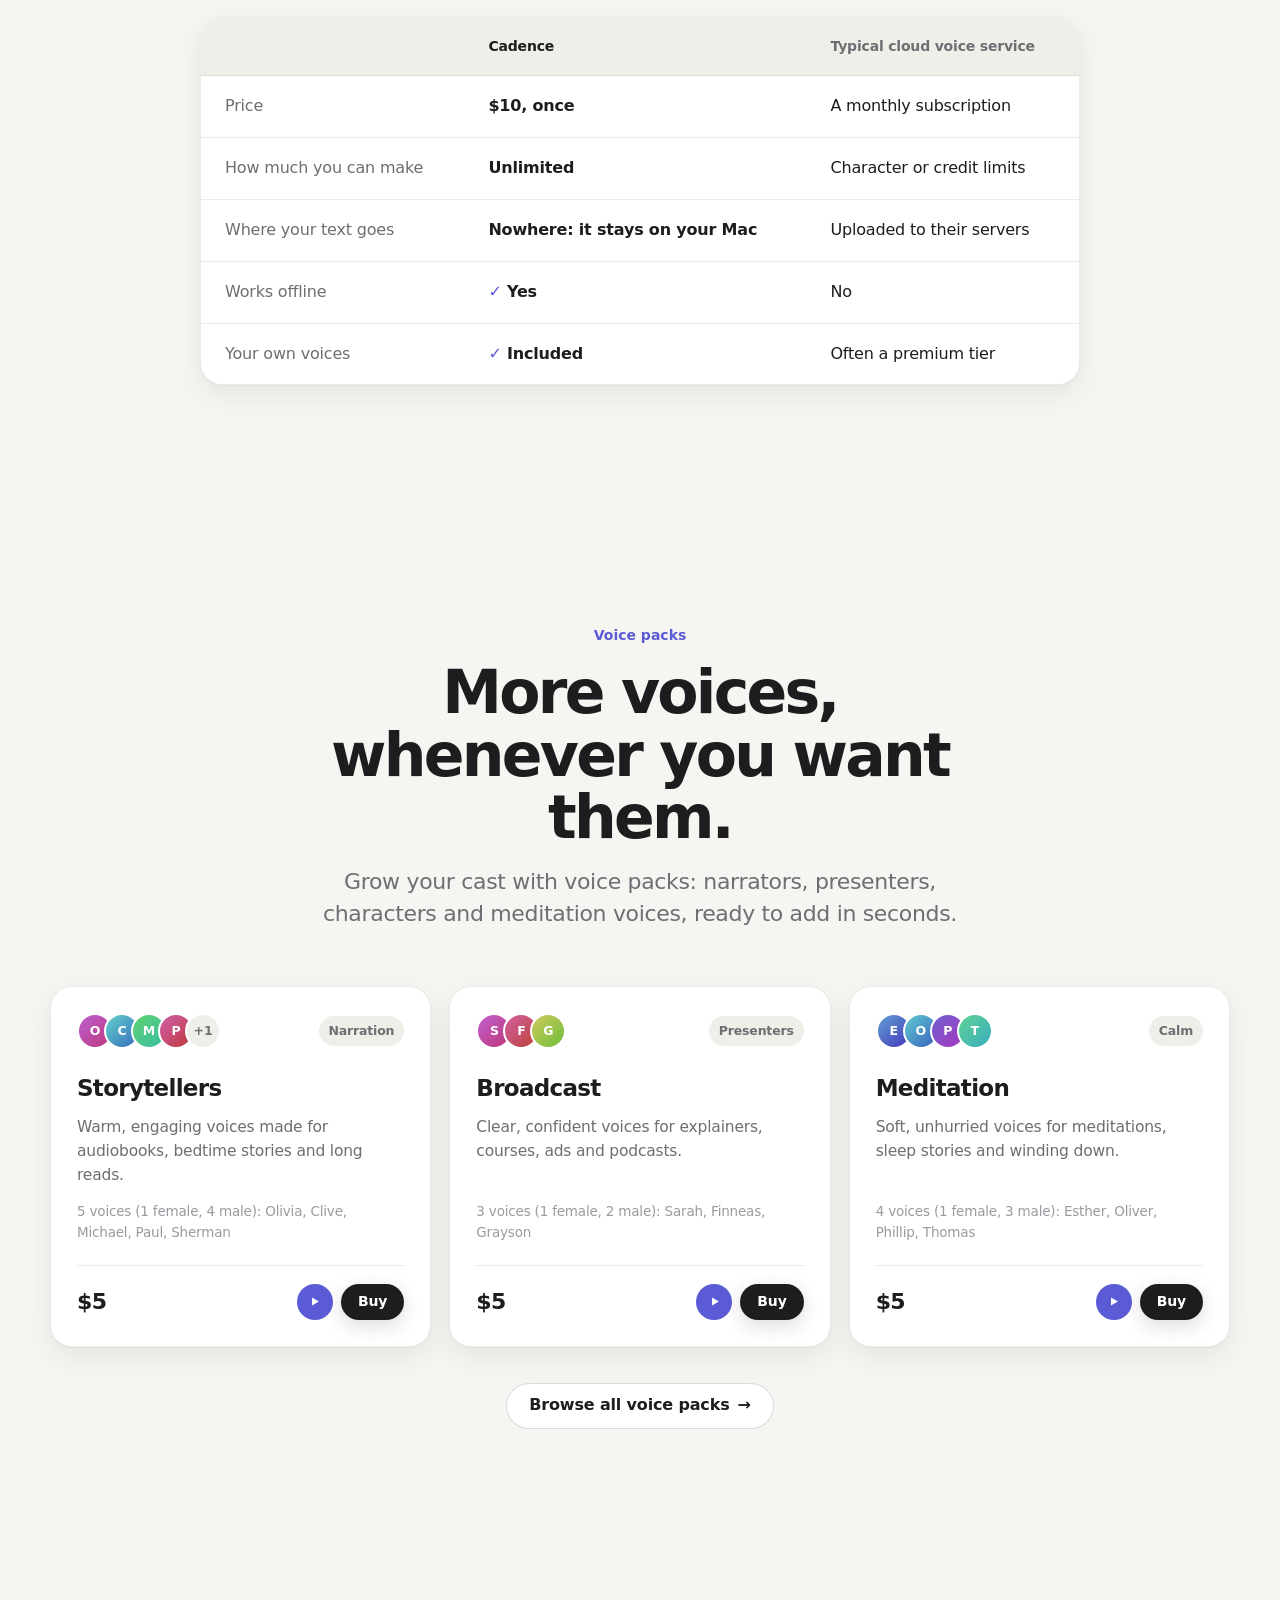
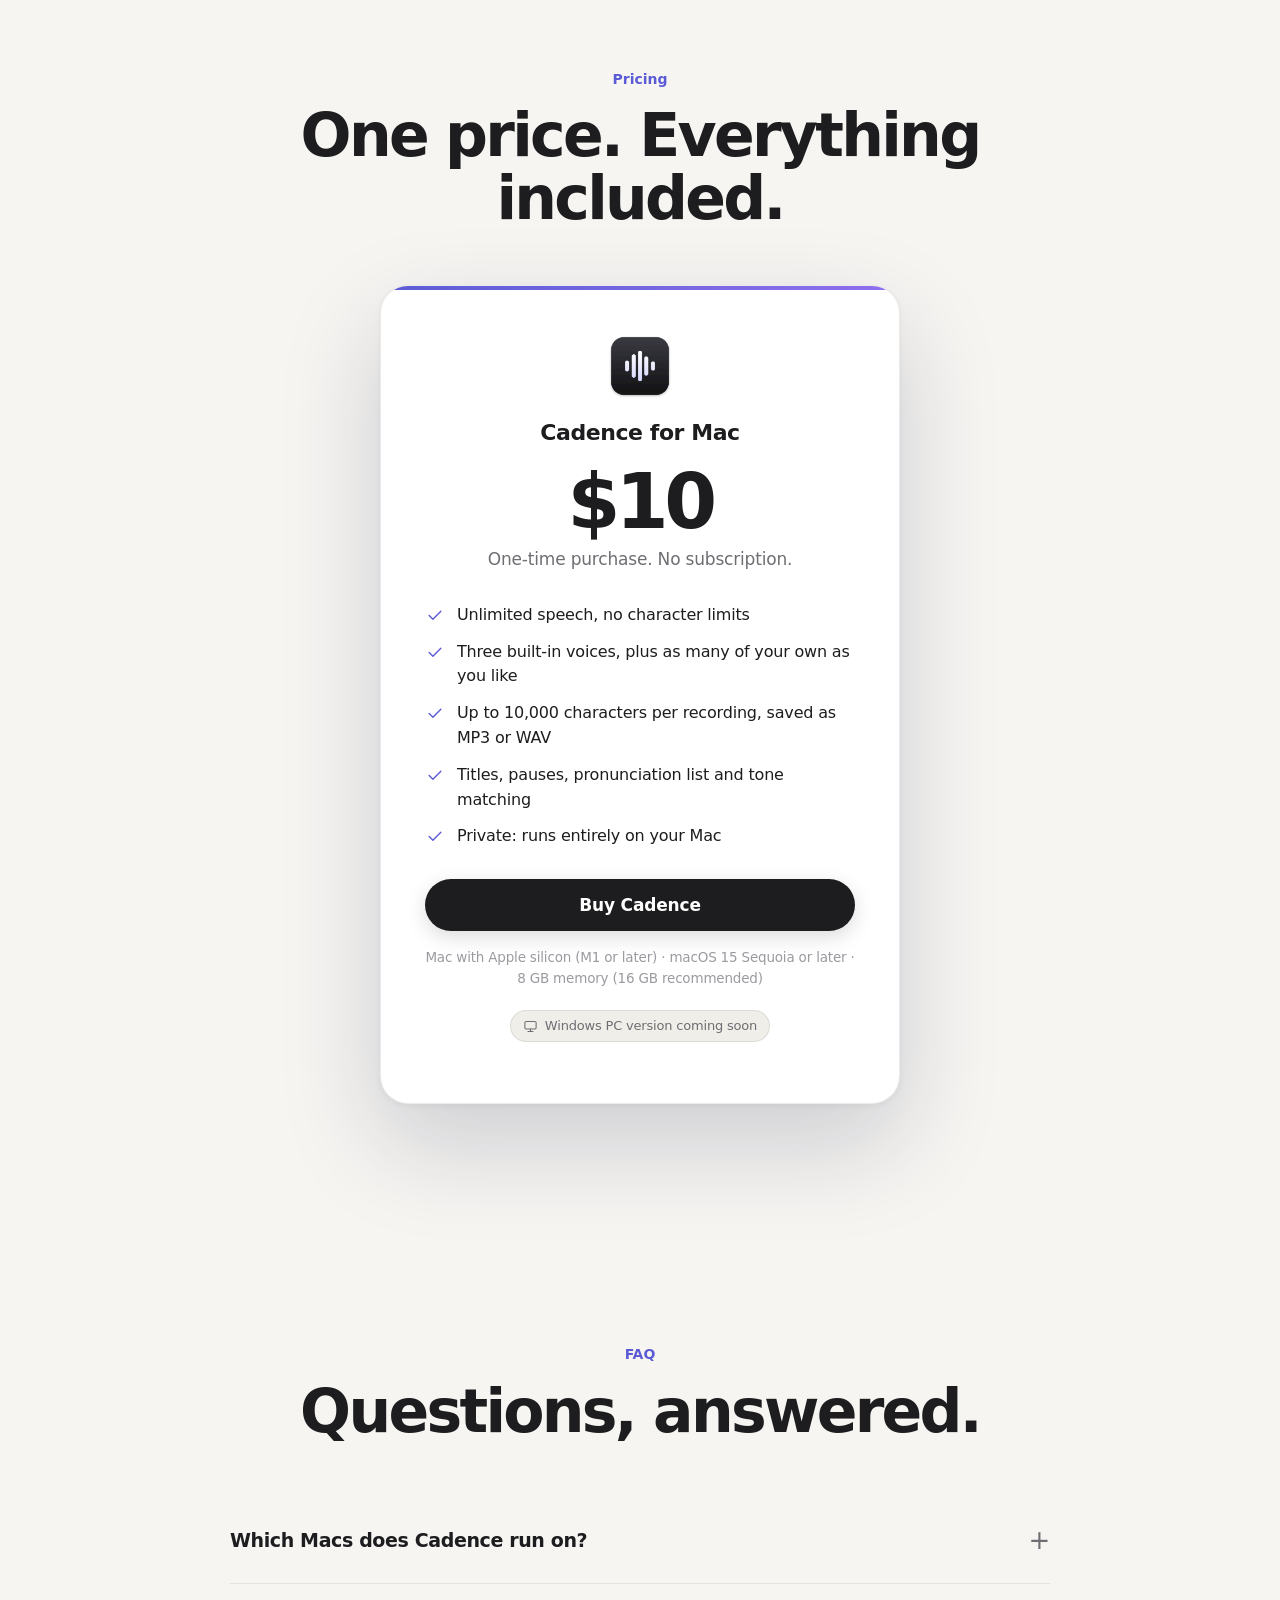
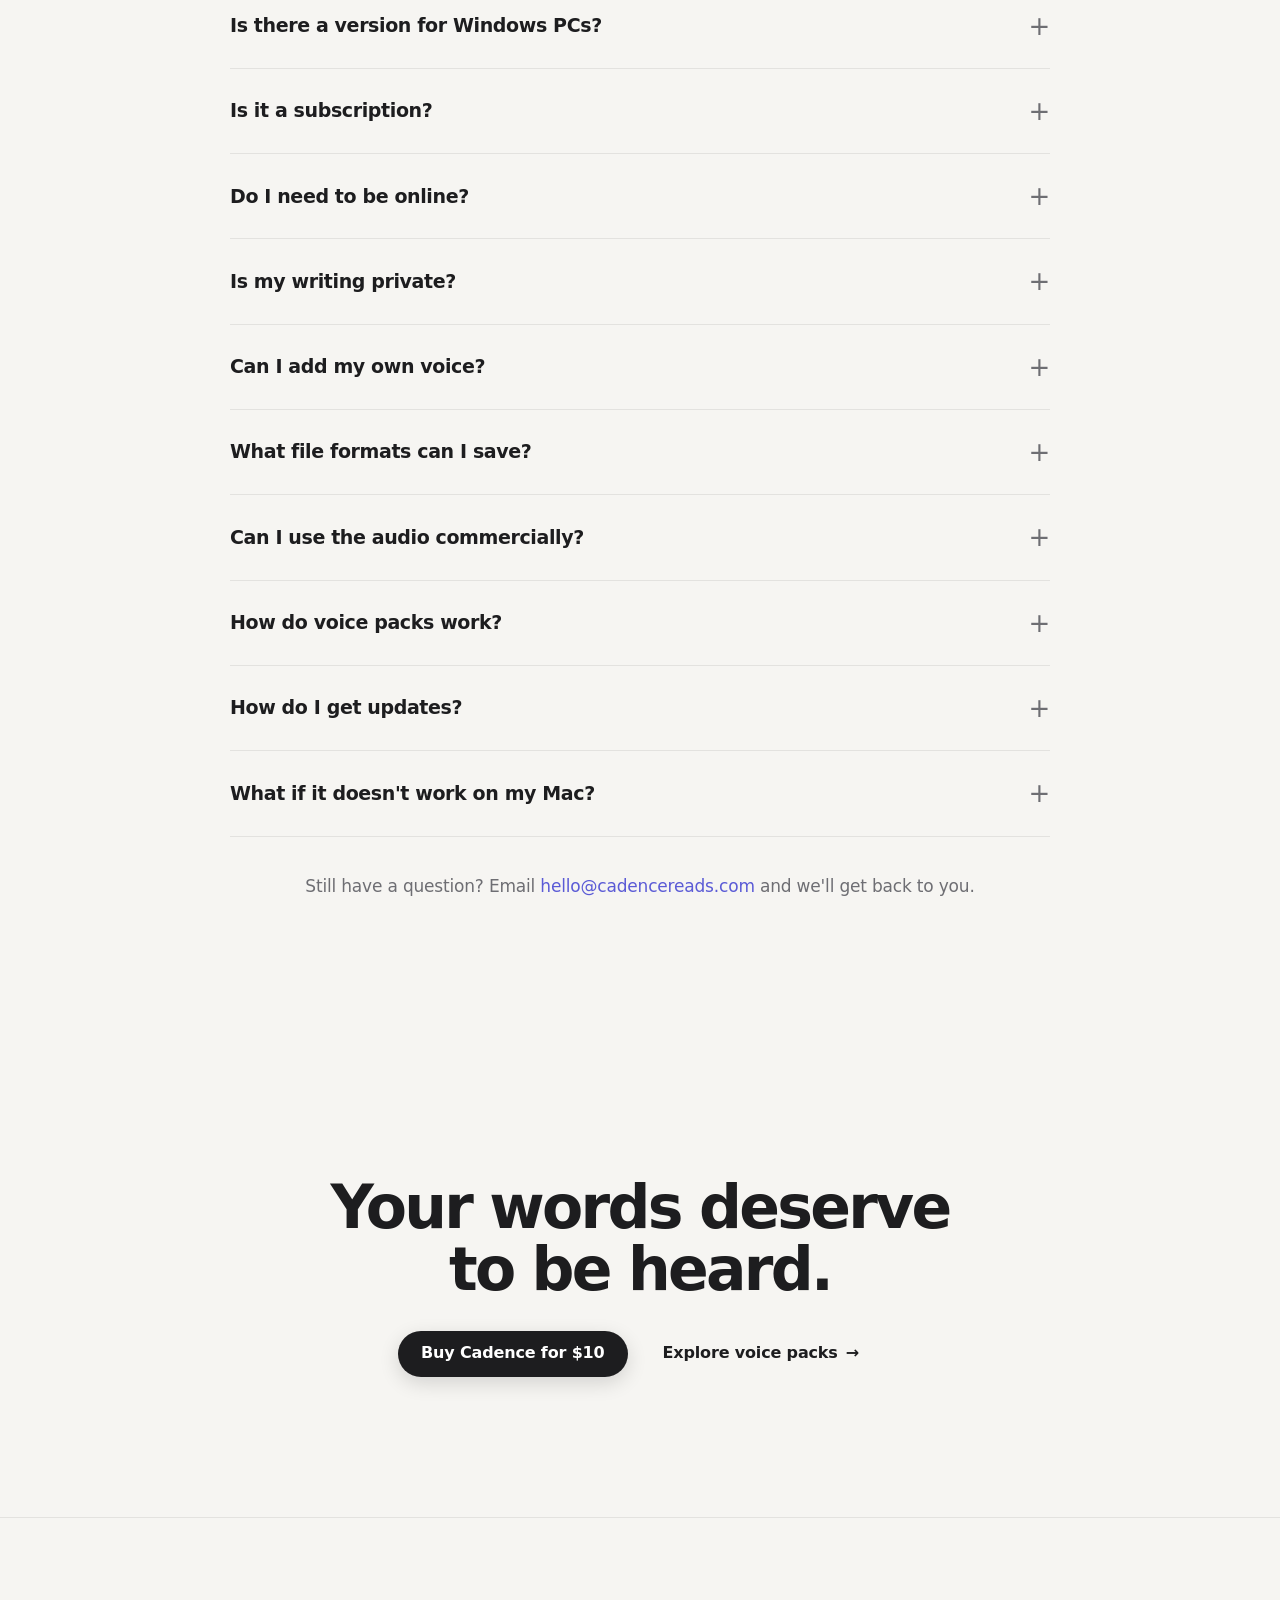
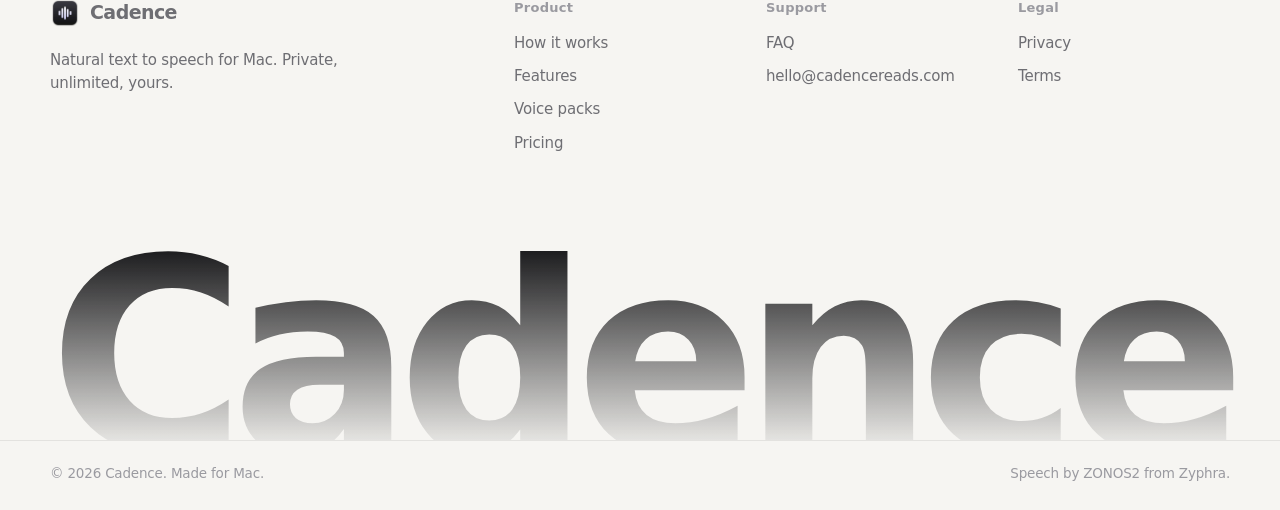
==== commit f59ebf69: "Add version.json for the app's update notice, and explain updates Co-Authored-By: Claude Opus 5.5 <n" ====
--- a/index.html
+++ b/index.html
@@ -276,6 +276,8 @@
             <p>Yes. What you make with Cadence is yours to use, including in commercial projects, as long as you have the right to use the voice and the words.</p></details>
           <details><summary>How do voice packs work?</summary>
             <p>Buy a pack and download it. In Cadence, choose Add voice and select the pack's recordings. Each voice is ready in seconds. <a href="voices.html" style="color:var(--accent)">See the voice packs</a>.</p></details>
+          <details id="update"><summary>How do I get updates?</summary>
+            <p>Updates are free. When a new version is out, Cadence shows a small "update available" notice at the top of its window. Click it, download the new version the same way you got the first one (from your order page or receipt email), and drag it into Applications to replace the old one. Your voices and settings stay as they are.</p></details>
           <details><summary>What if it doesn't work on my Mac?</summary>
             <p>Email us at <a data-email href="#"></a> within 14 days of buying and we'll sort it out or refund you.</p></details>
         </div>
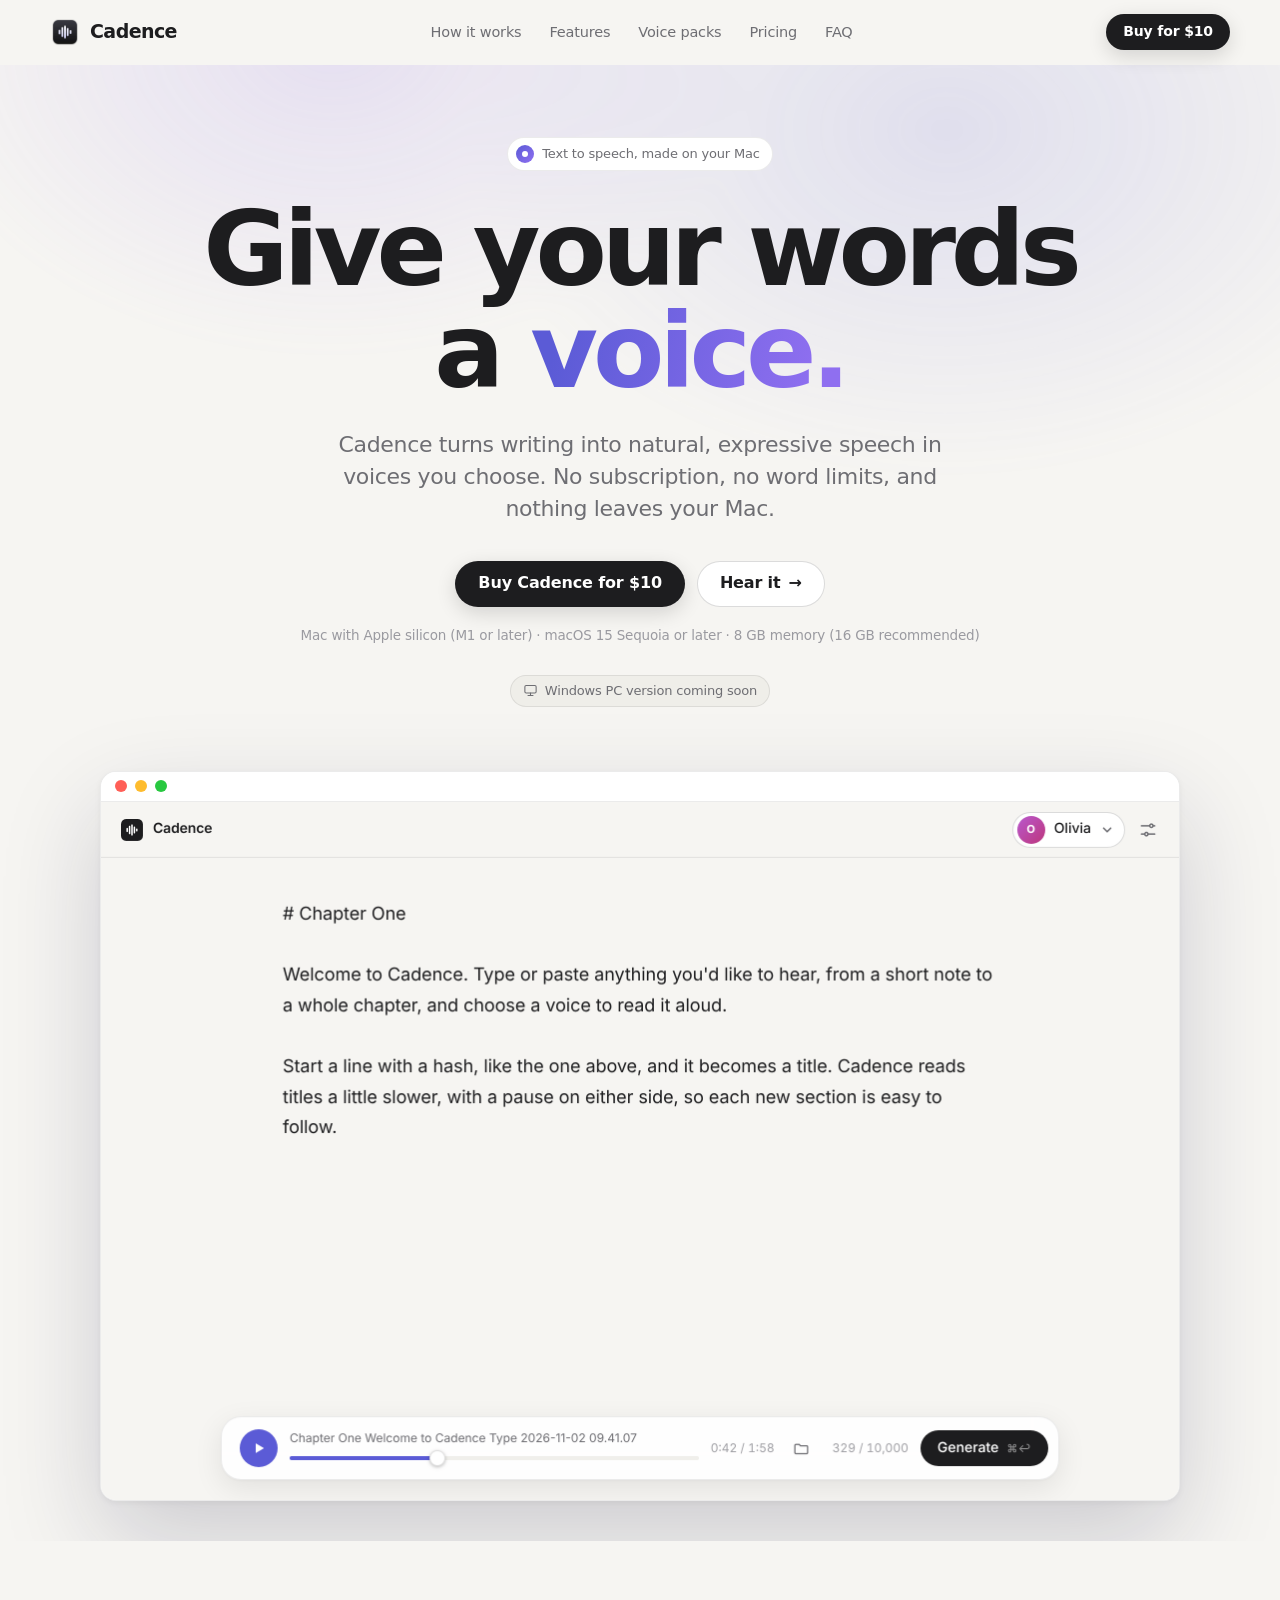
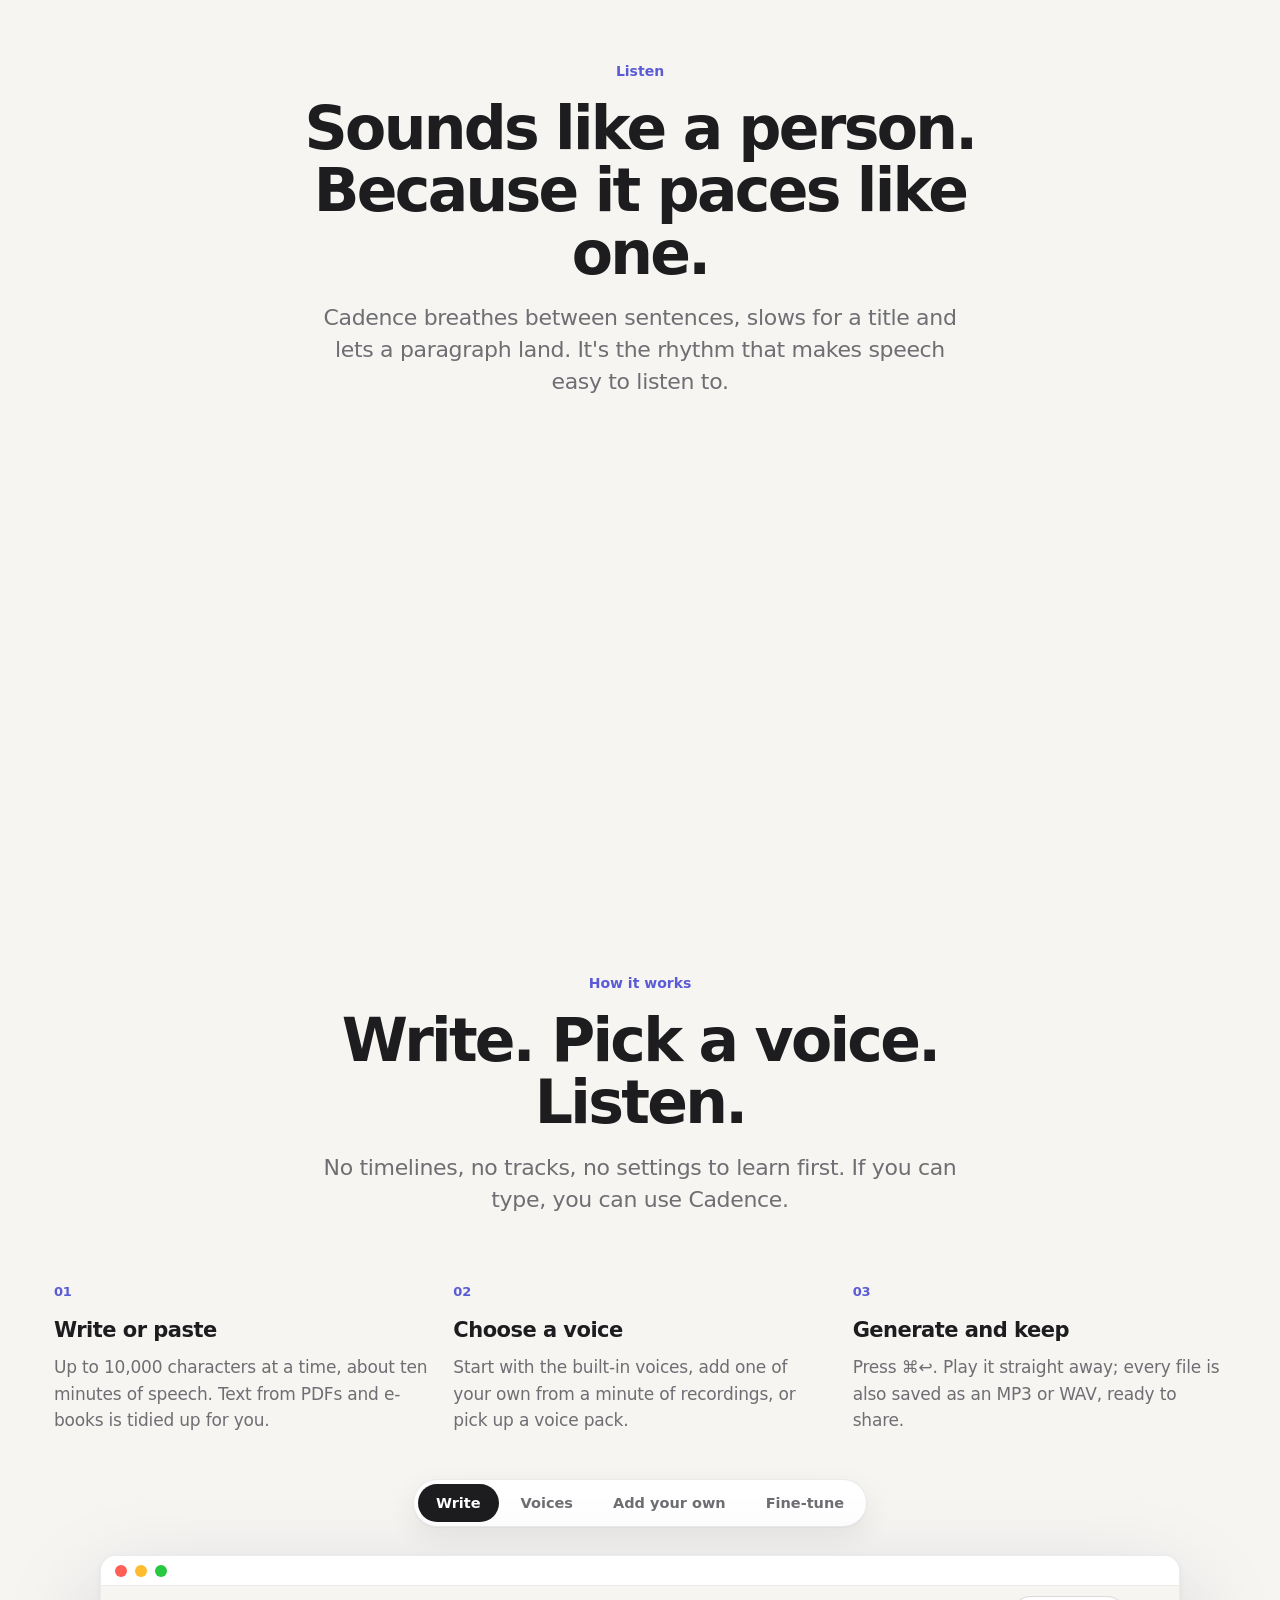
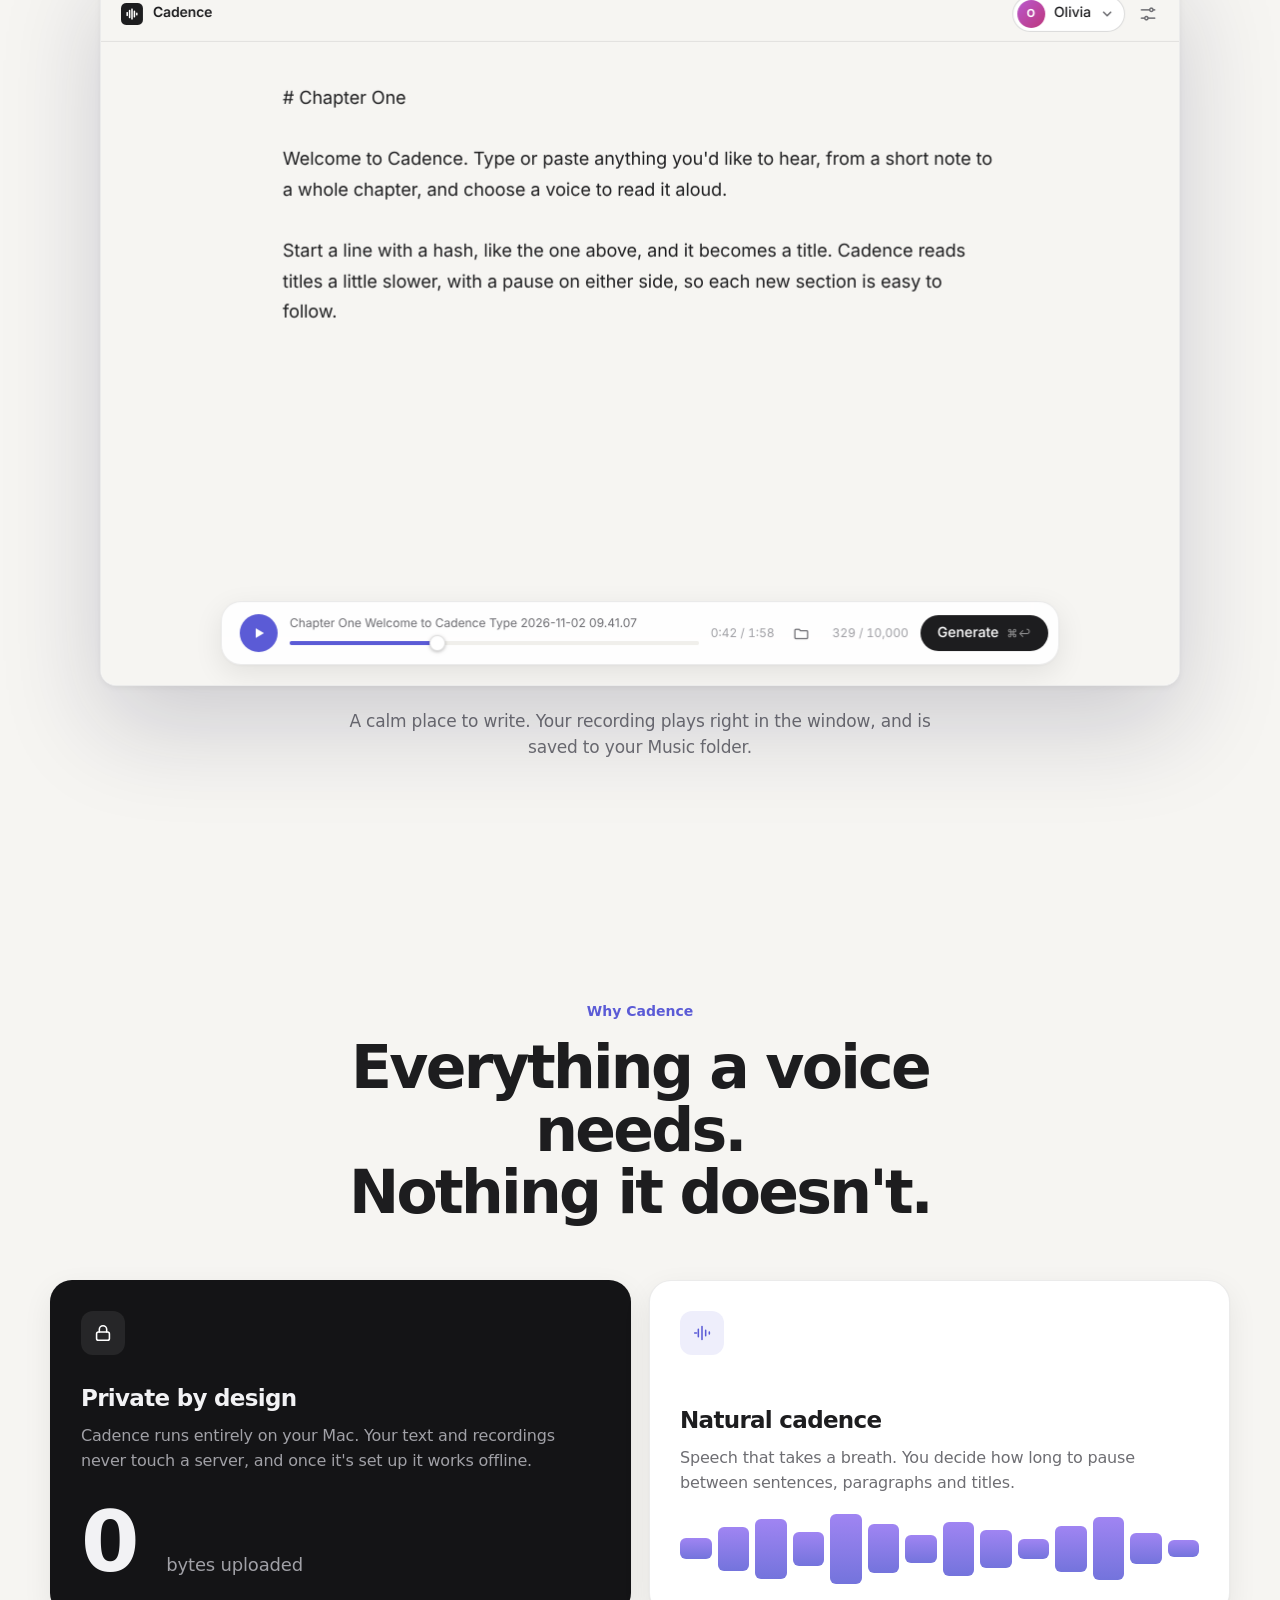
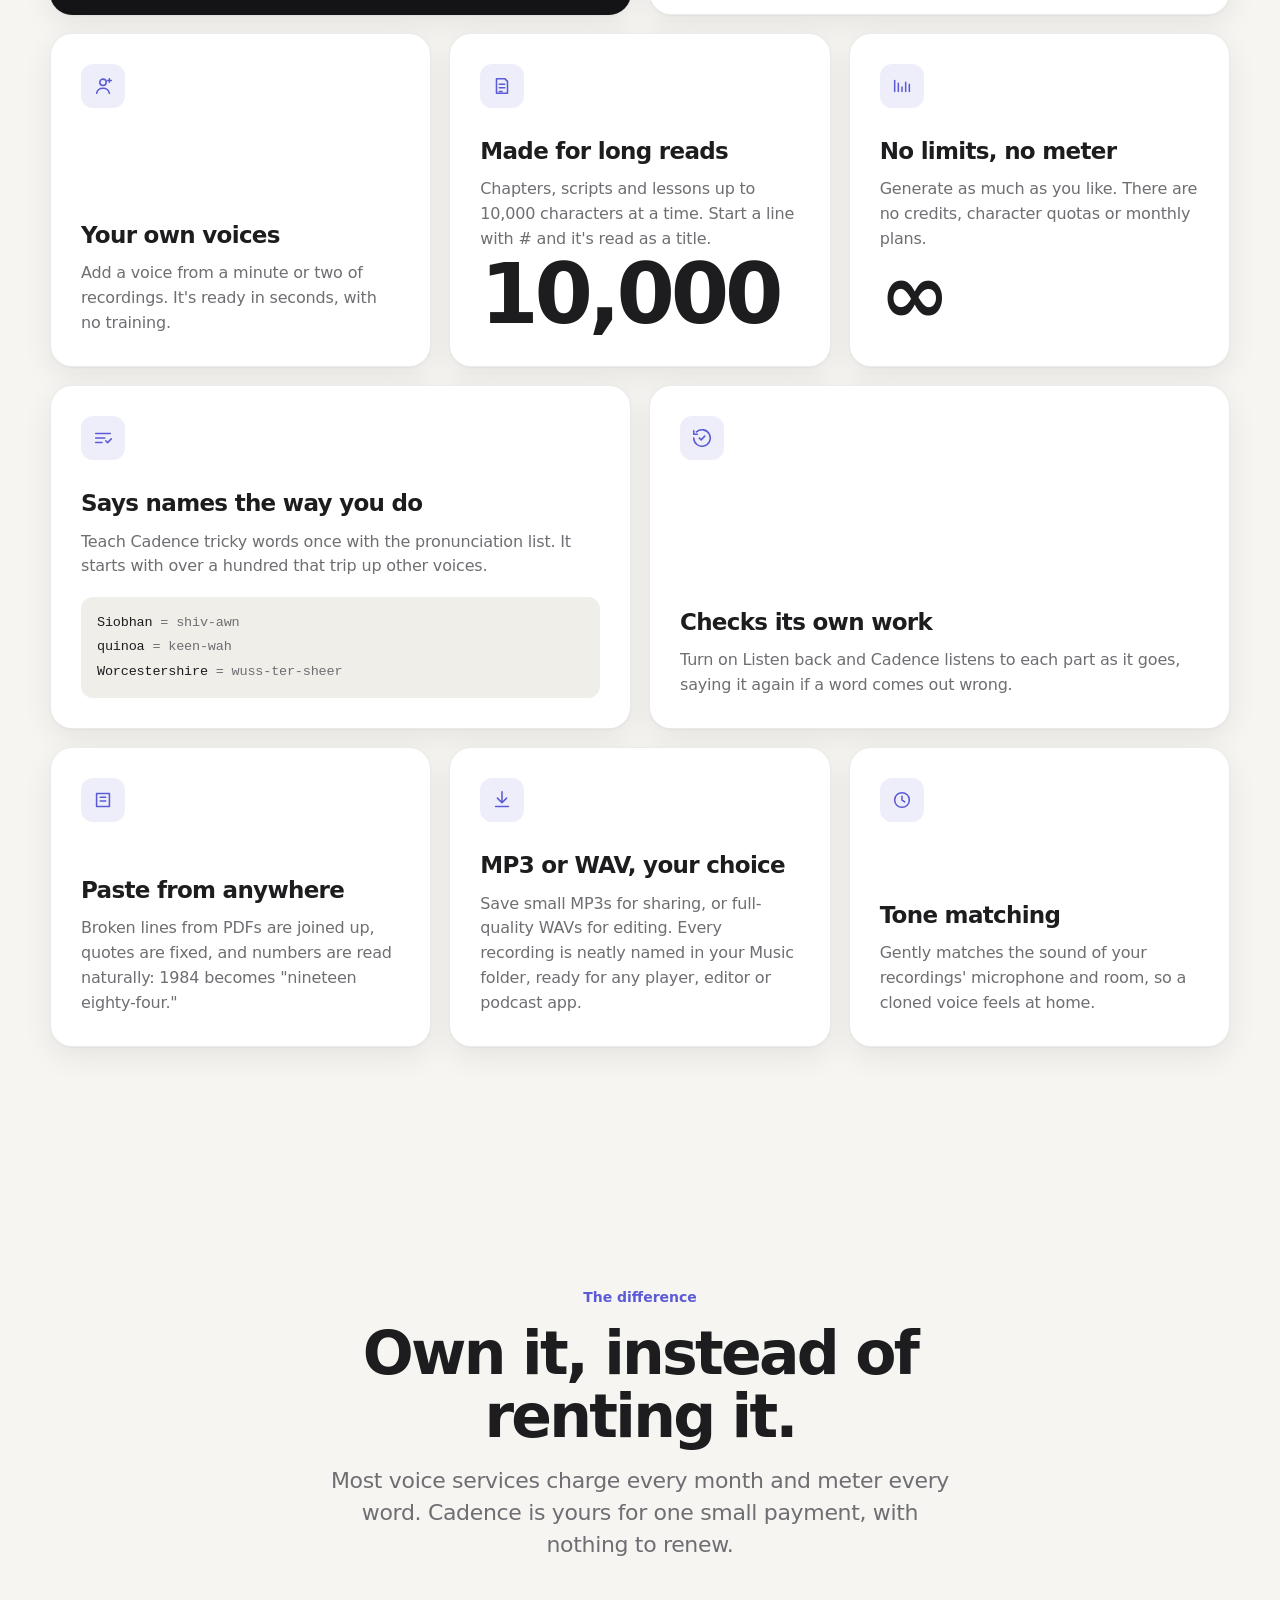
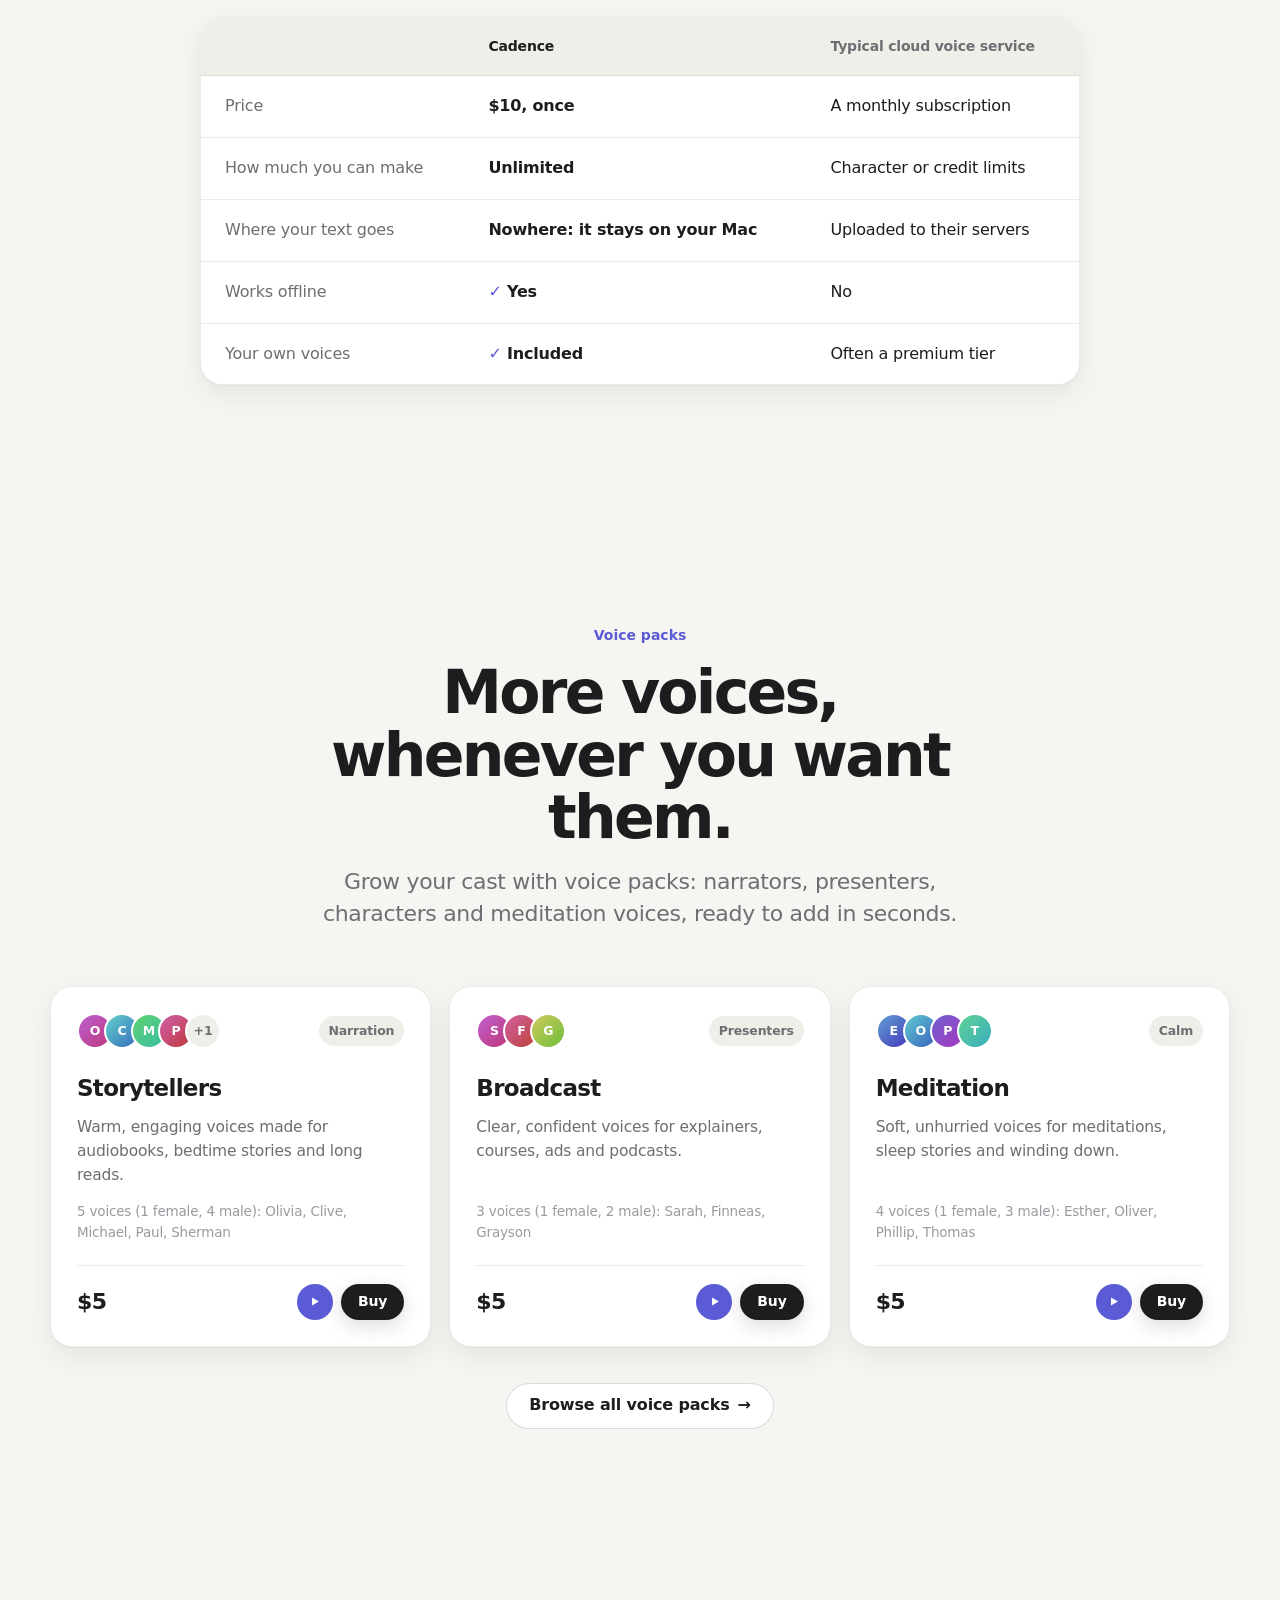
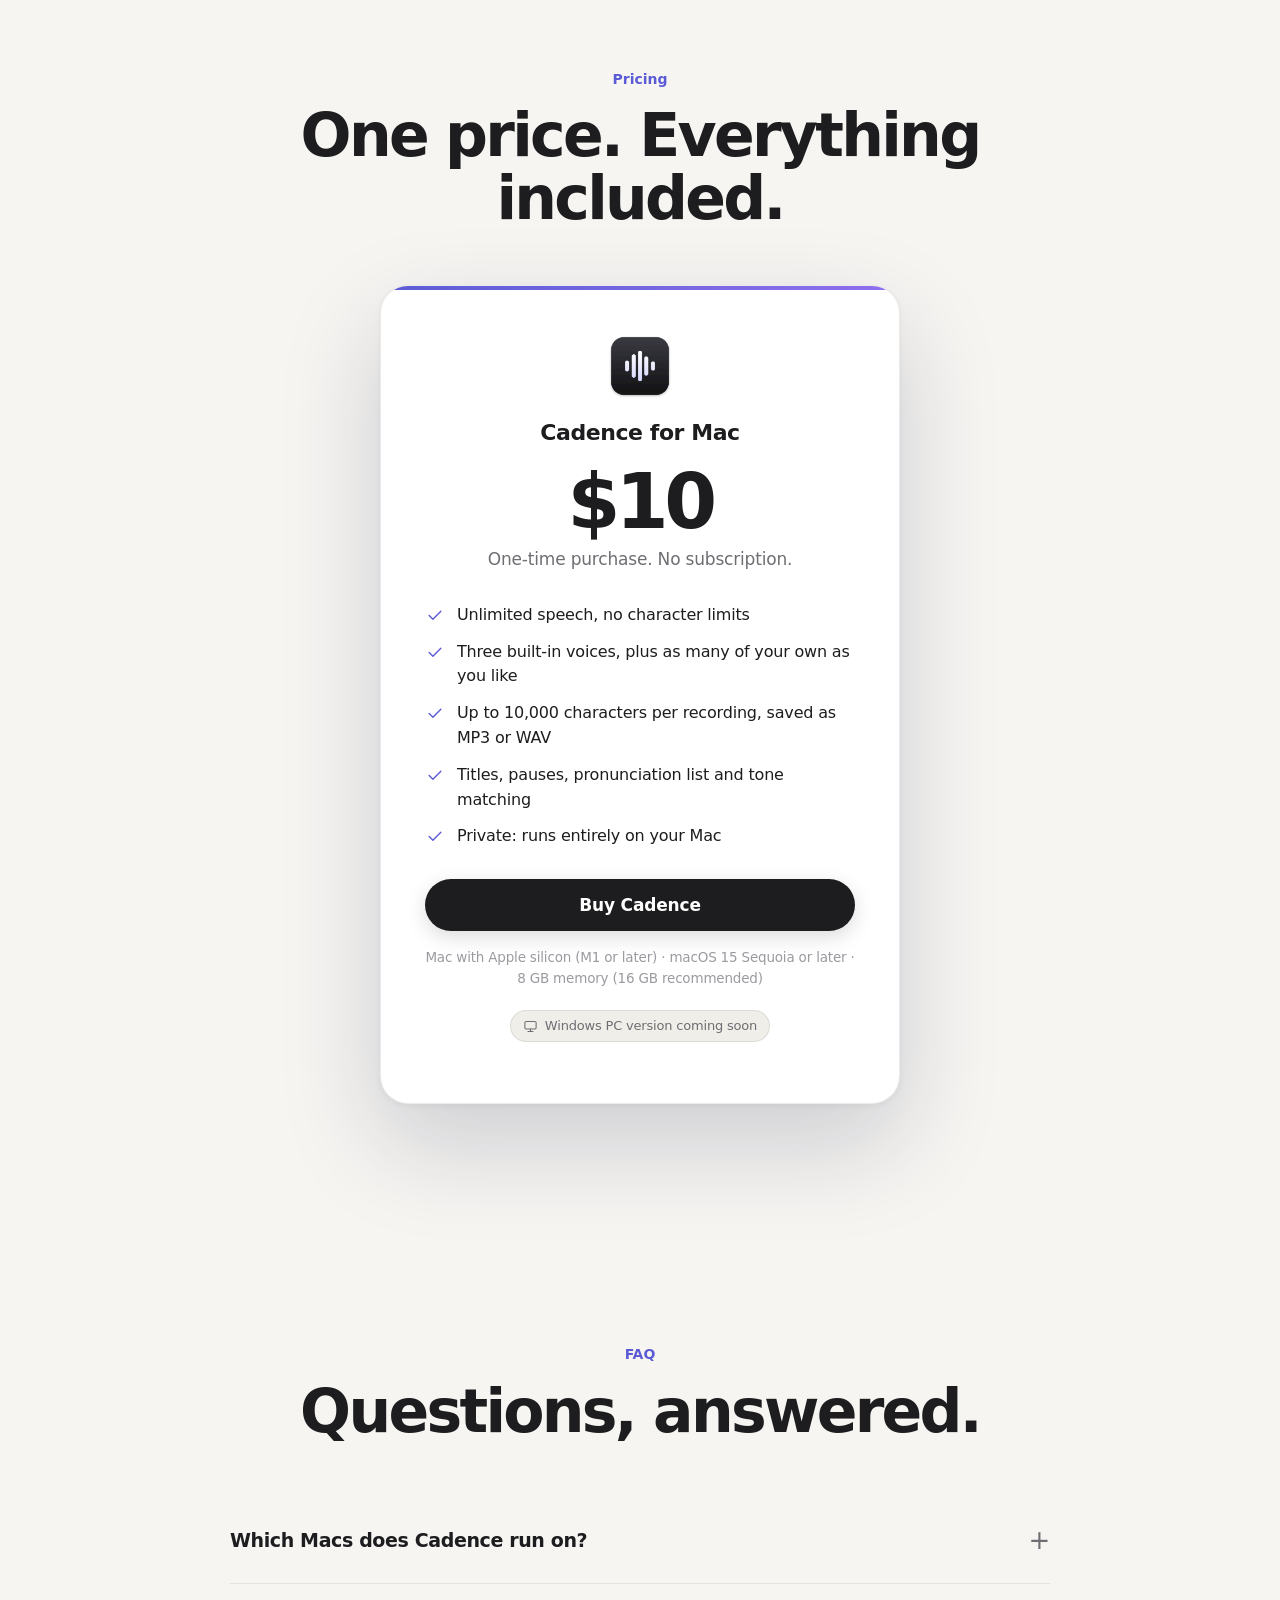
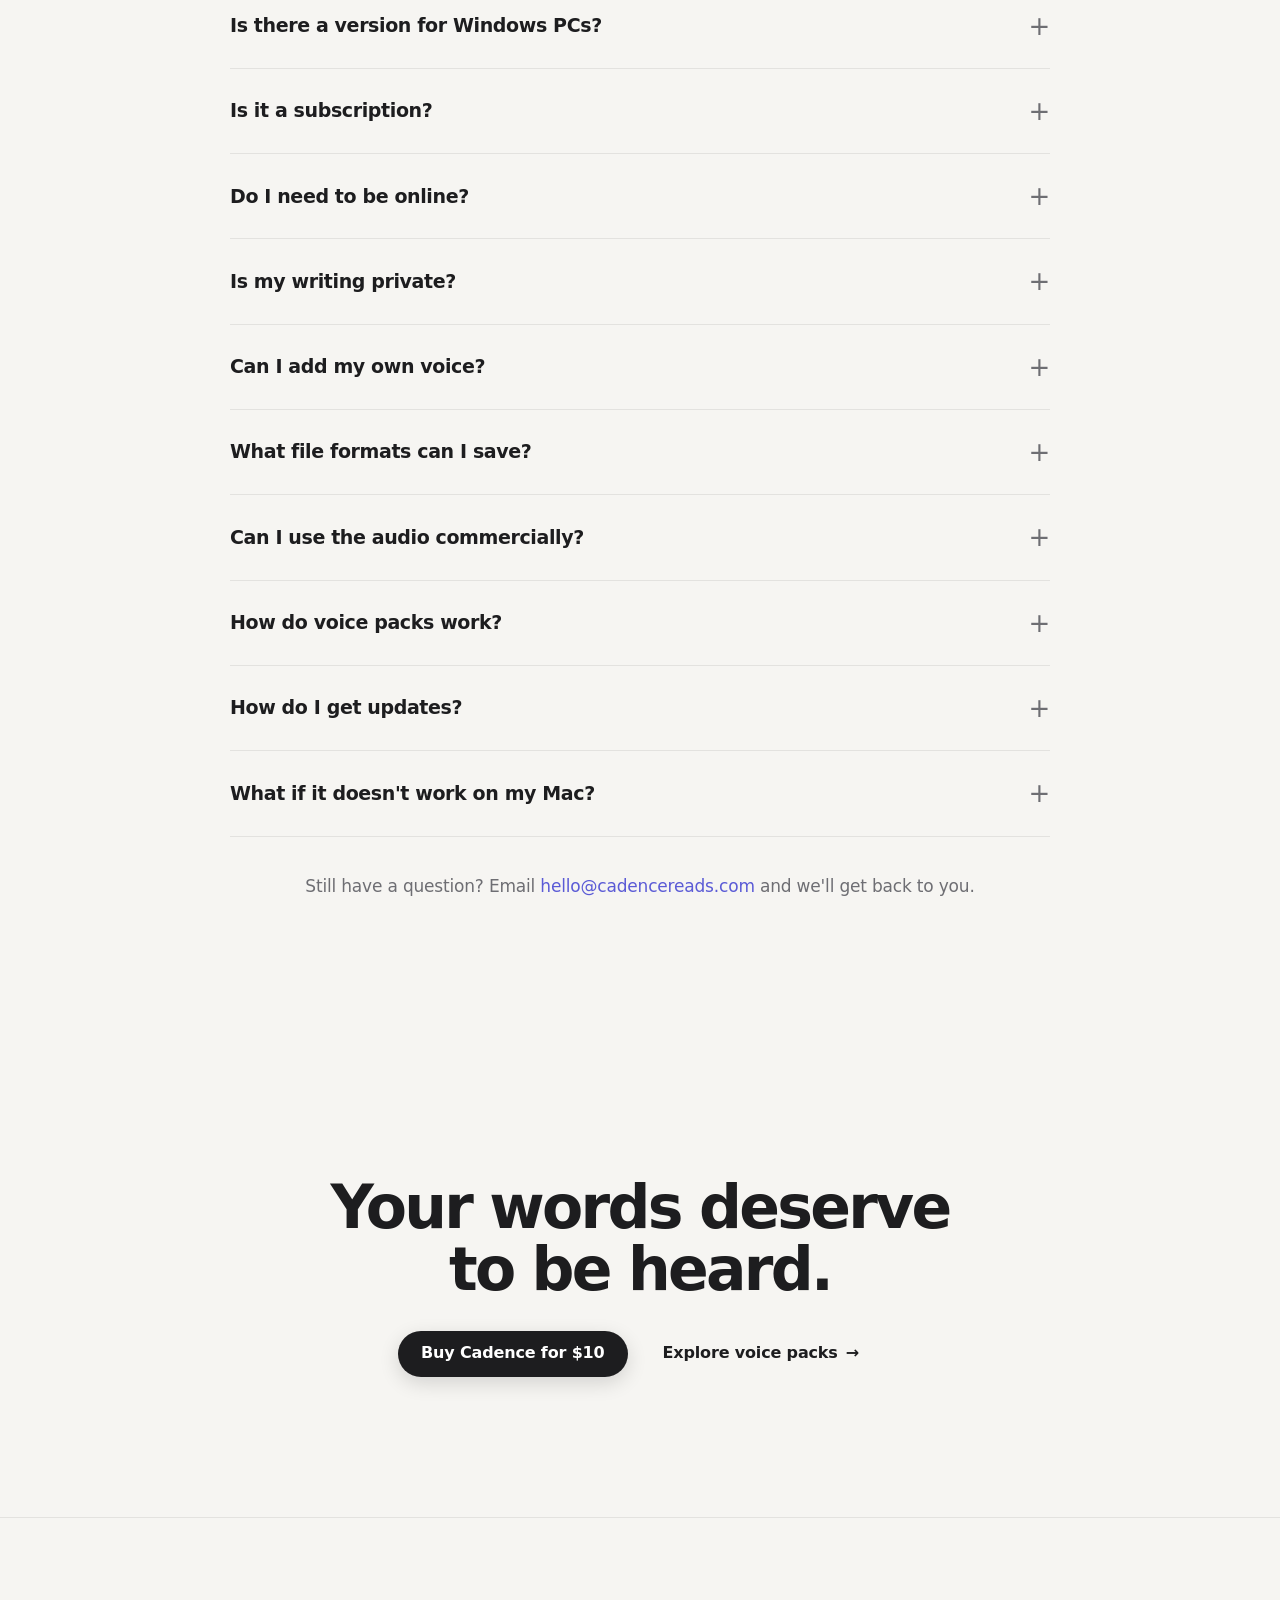
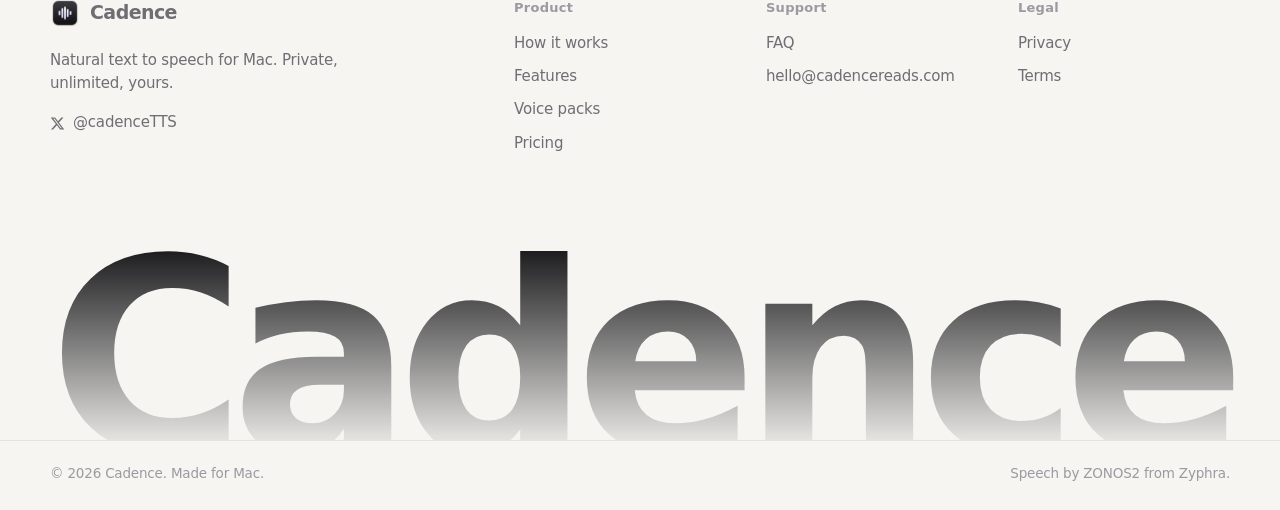
==== commit 2a1616b5: "Link the @cadenceTTS X account in every page's footer Co-Authored-By: Claude Opus 5.5 <noreply@anthr" ====
--- a/index.html
+++ b/index.html
@@ -14,6 +14,7 @@
   <link rel="canonical" href="https://cadencereads.com/">
   <meta property="og:type" content="website">
   <meta name="twitter:card" content="summary_large_image">
+  <meta name="twitter:site" content="@cadenceTTS">
   <link rel="icon" href="assets/img/icon.png">
   <link rel="apple-touch-icon" href="assets/img/icon.png">
   <link rel="stylesheet" href="assets/css/site.css">
@@ -302,6 +303,7 @@
       <div class="footer-brand">
         <a class="logo" href="index.html"><img src="assets/img/icon.png" alt="">Cadence</a>
         <p>Natural text to speech for Mac. Private, unlimited, yours.</p>
+        <a class="social" data-x href="https://x.com/cadenceTTS" rel="noopener"><svg viewBox="0 0 24 24" aria-hidden="true"><path d="M18.244 2.25h3.308l-7.227 8.26 8.502 11.24H16.17l-5.214-6.817L4.99 21.75H1.68l7.73-8.835L1.254 2.25H8.08l4.713 6.231zm-1.161 17.52h1.833L7.084 4.126H5.117z"/></svg><span>@cadenceTTS</span></a>
       </div>
       <div><h4>Product</h4><ul>
         <li><a href="index.html#how">How it works</a></li><li><a href="index.html#features">Features</a></li>
--- a/assets/css/site.css
+++ b/assets/css/site.css
@@ -315,6 +315,9 @@
 .footer-grid a { color: var(--muted); transition: color .15s; }
 .footer-grid a:hover { color: var(--text); }
 .footer-brand p { color: var(--muted); max-width: 300px; margin: 14px 0 0; font-size: 15px; }
+.footer-brand .social { display: inline-flex; align-items: center; gap: 8px; margin-top: 16px; font-size: 15px; font-weight: 500; }
+.footer-brand .social svg { width: 15px; height: 15px; fill: currentColor; }
+.footer-brand .social[hidden] { display: none; }
 .wordmark {
   font-size: clamp(84px, 21vw, 320px); font-weight: 800; letter-spacing: -0.055em; line-height: .8; text-align: center;
   margin: 70px 0 0; user-select: none; white-space: nowrap;
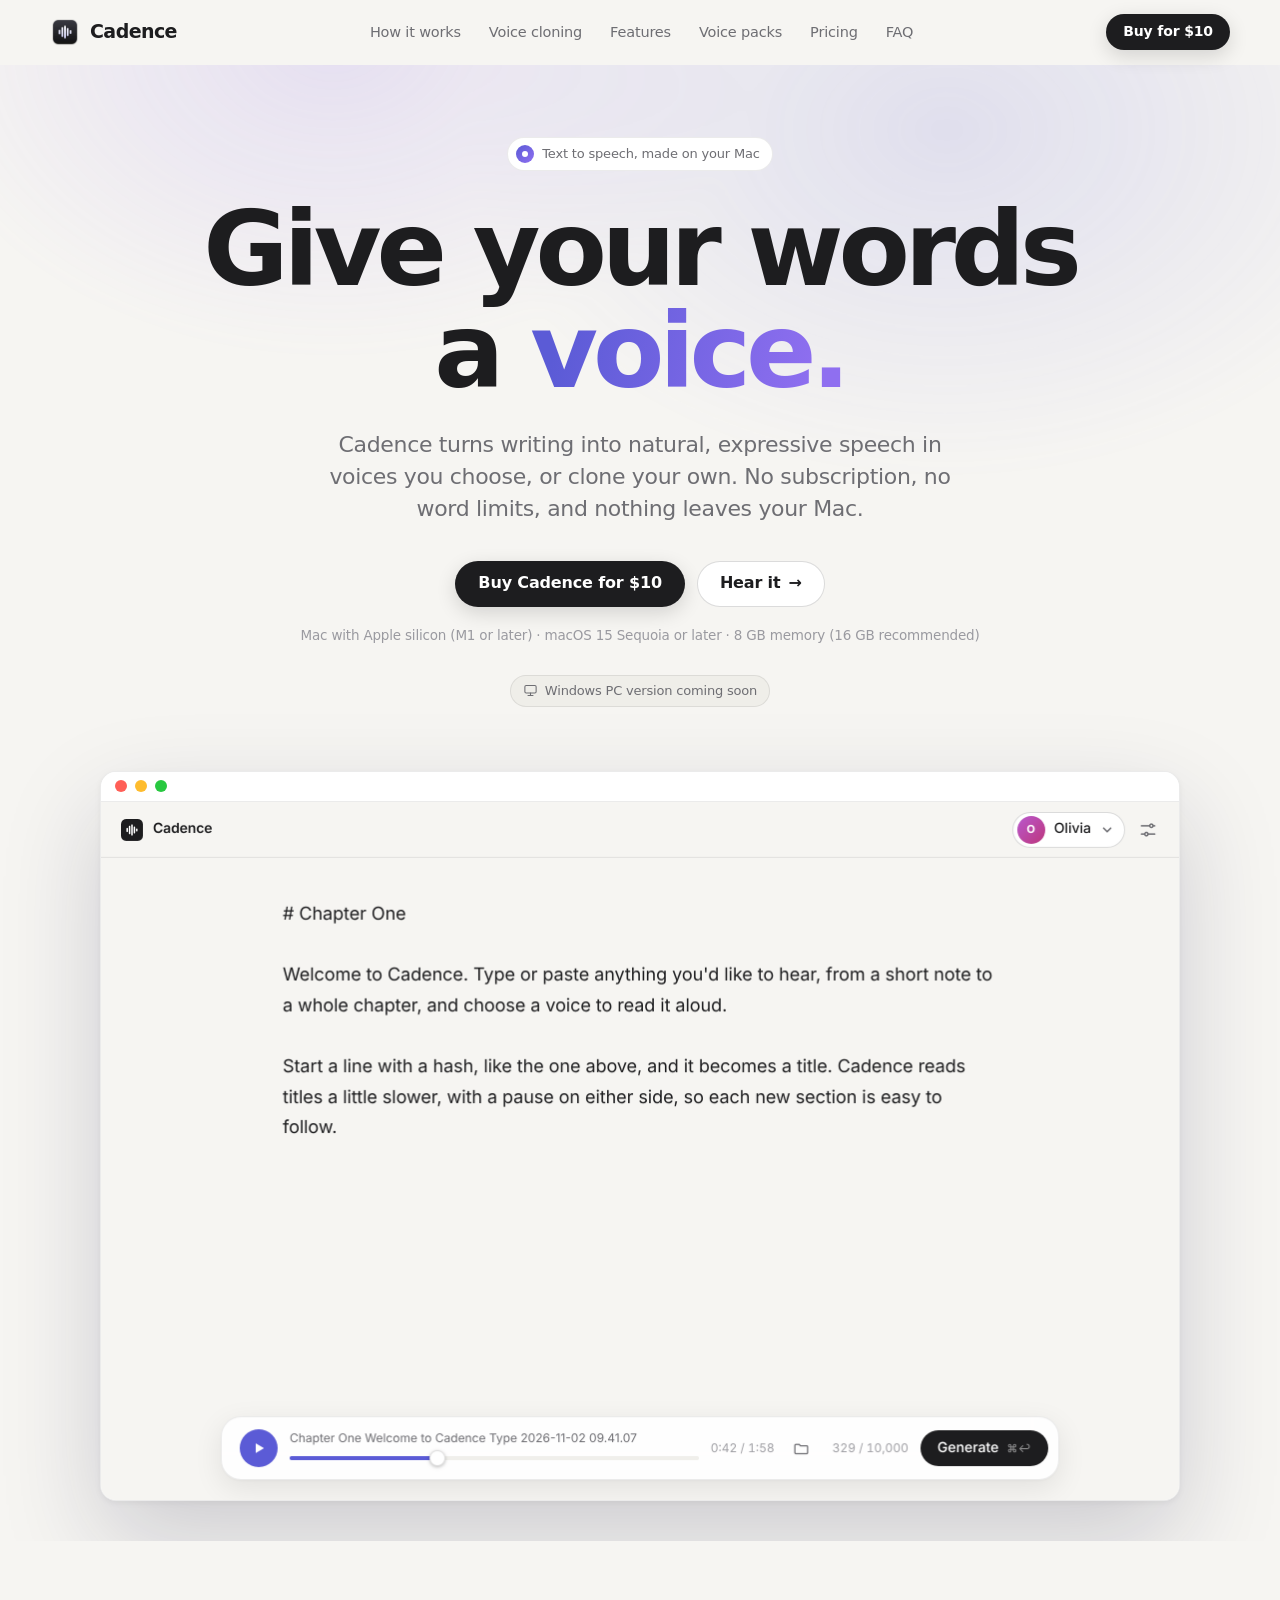
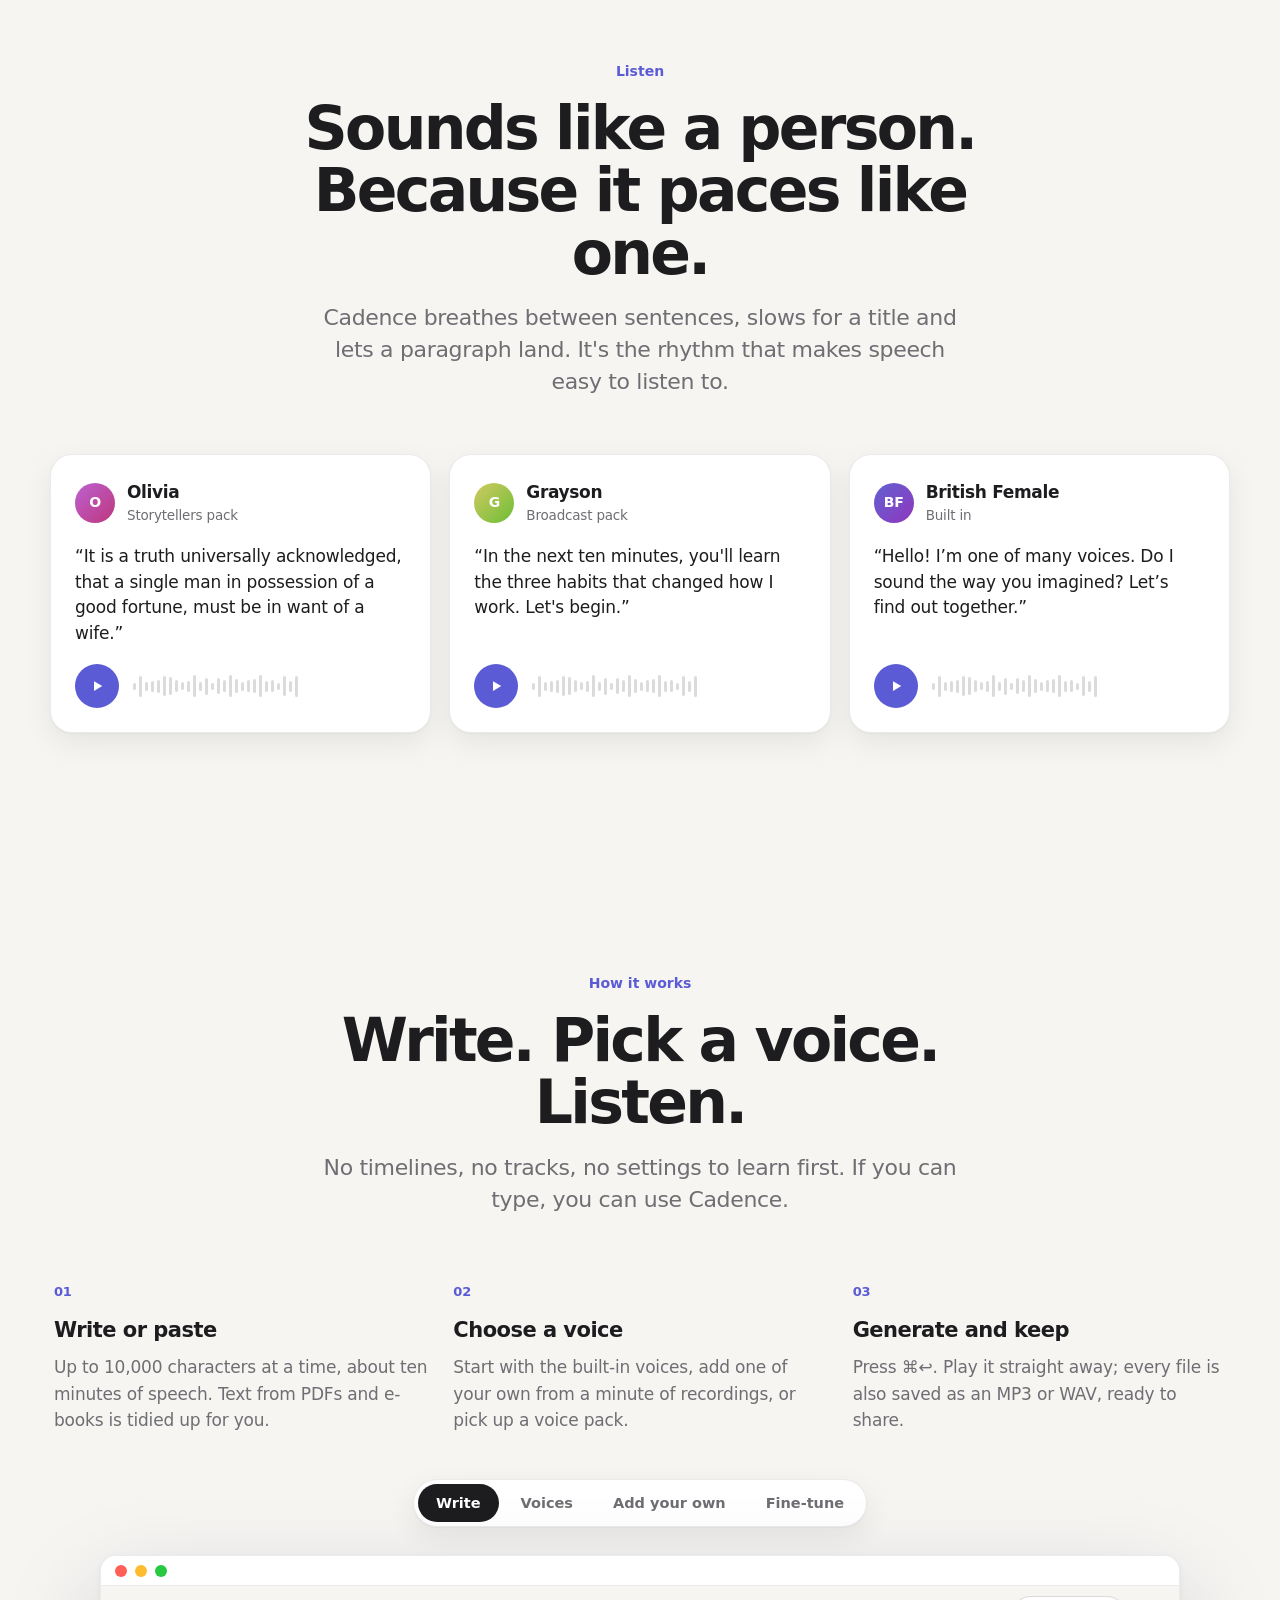
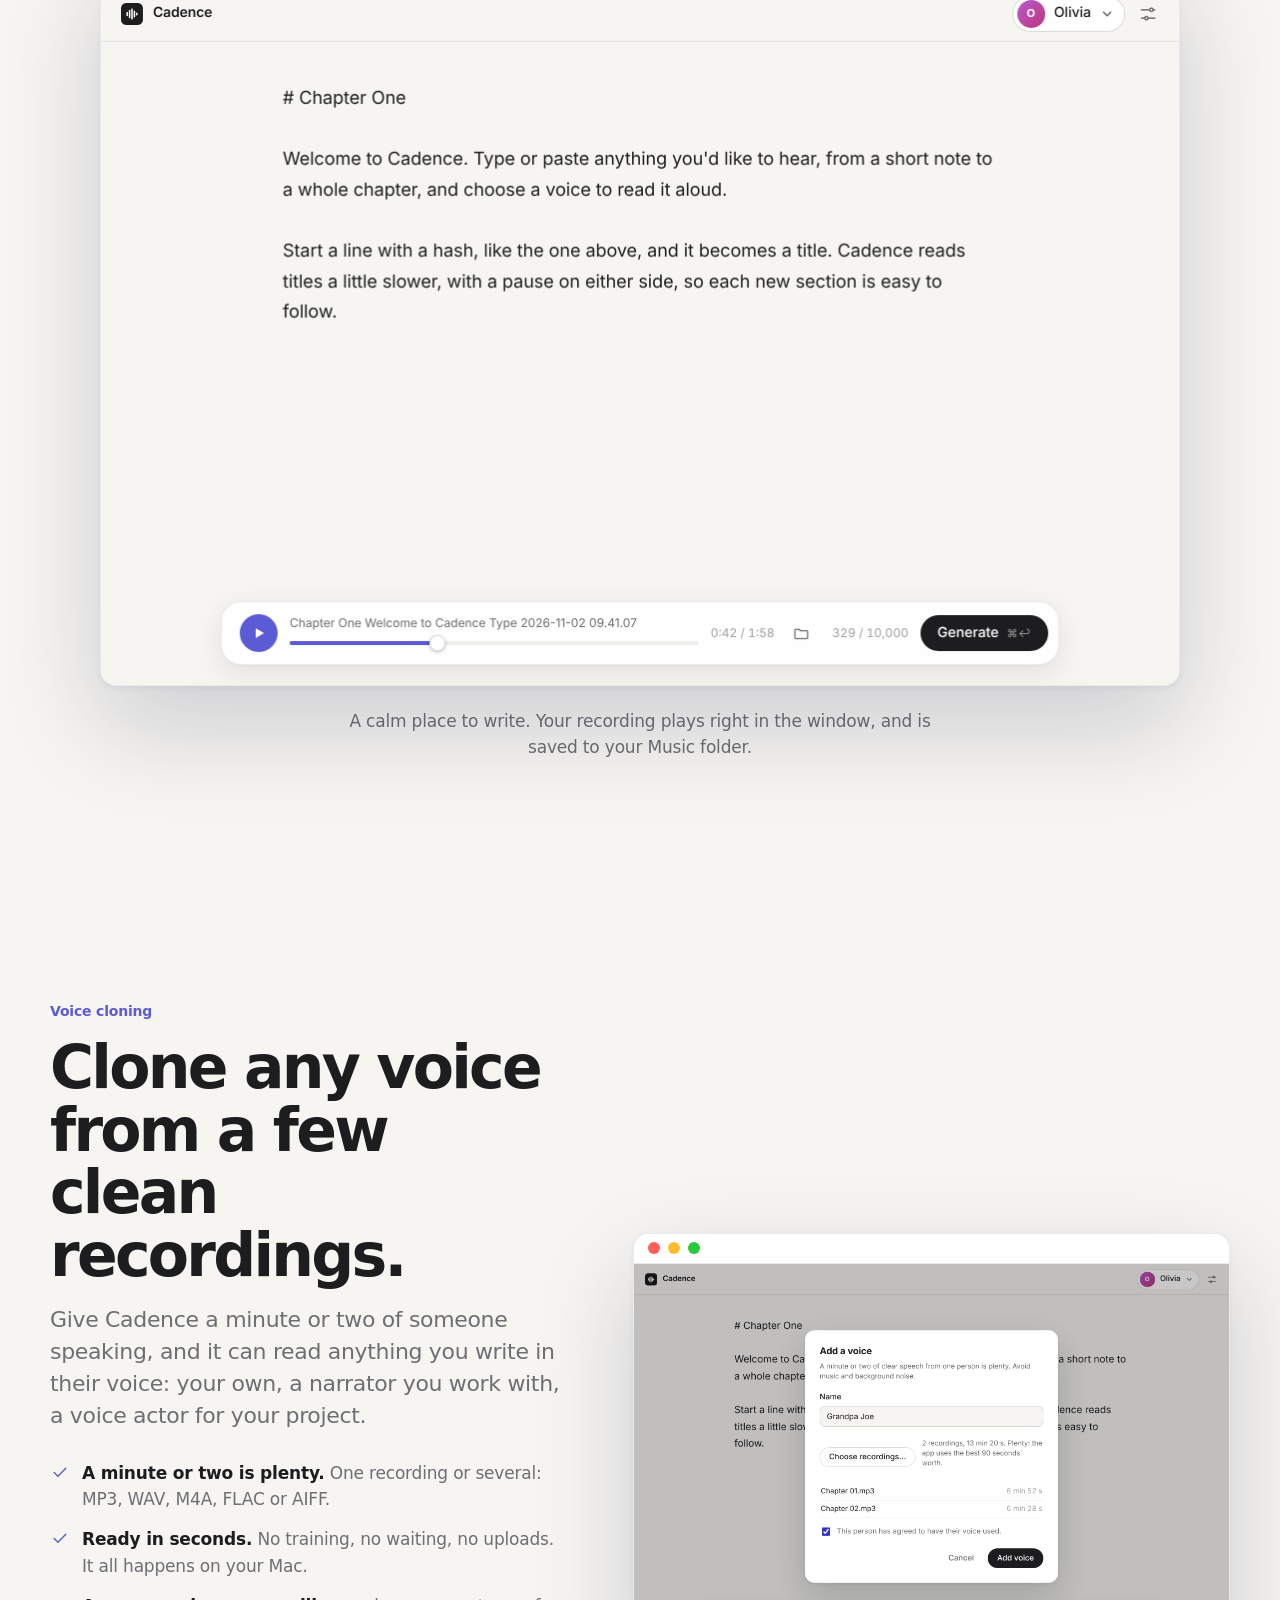
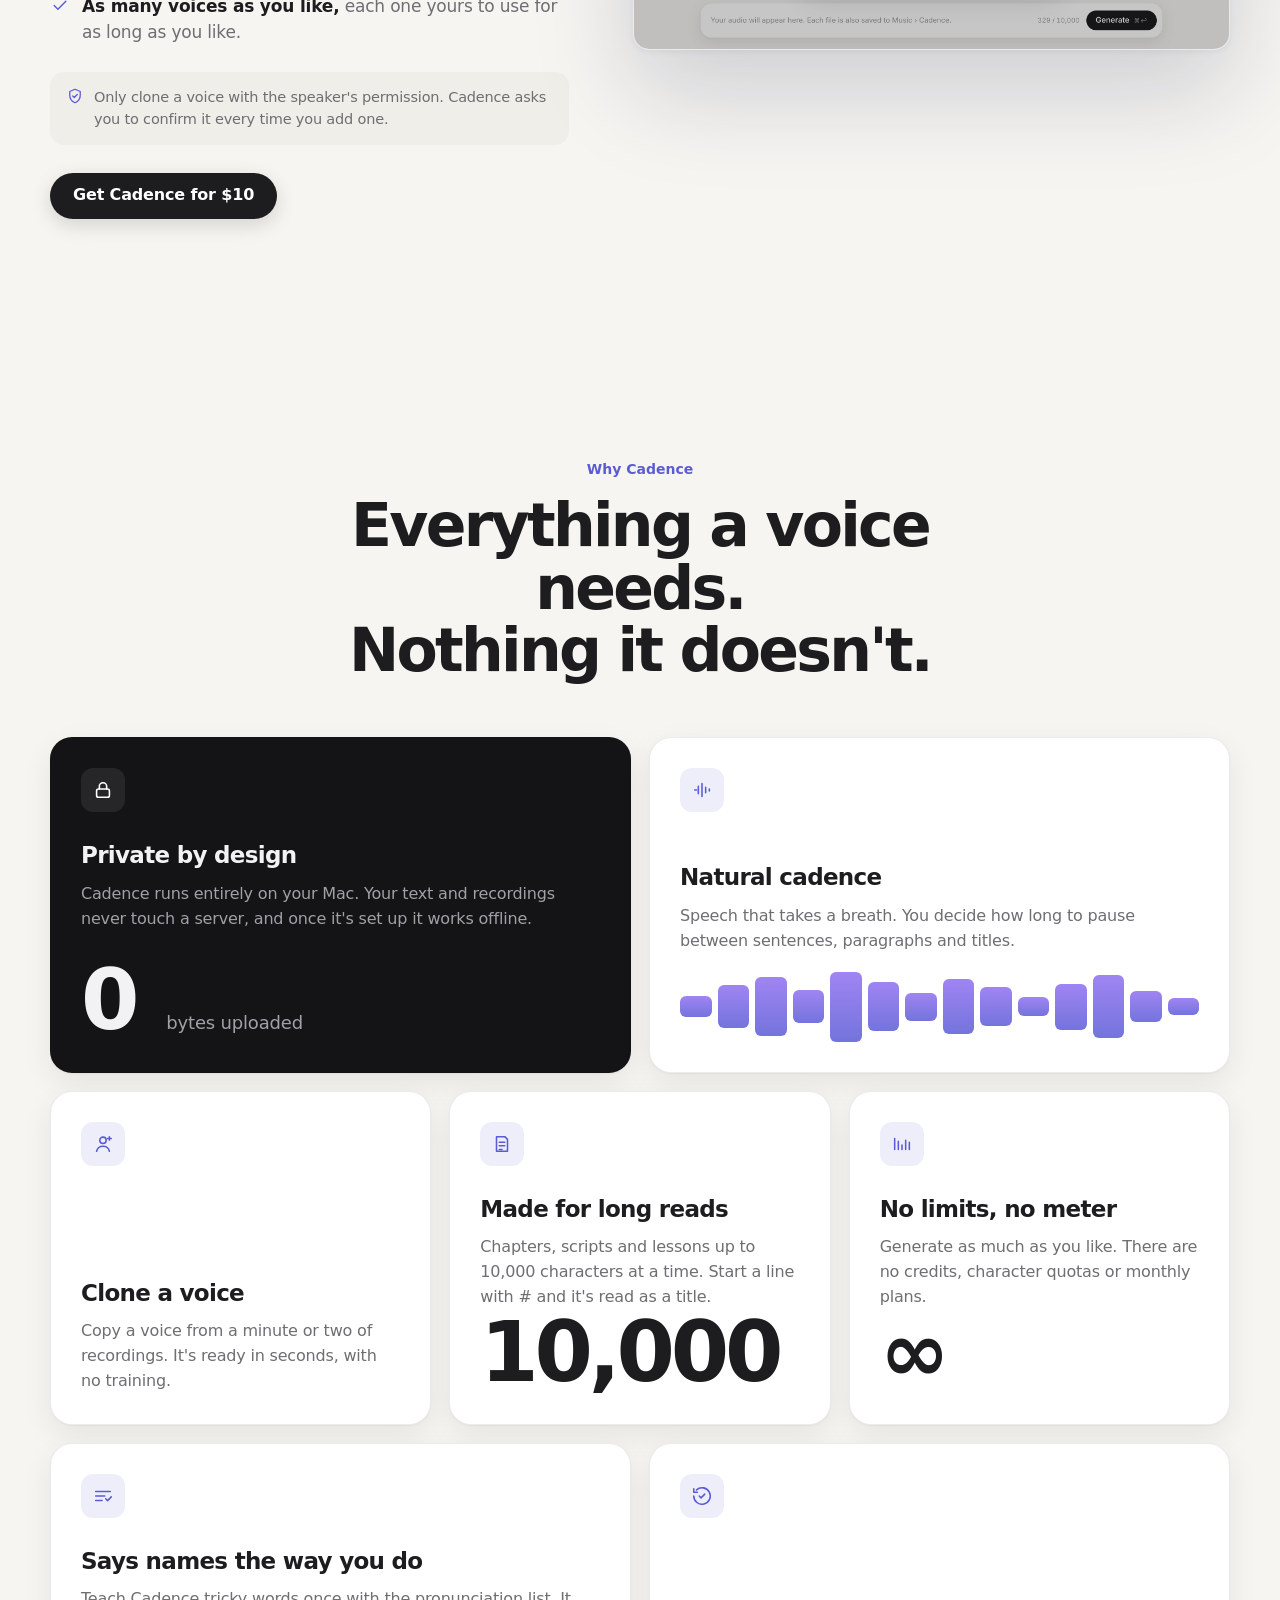
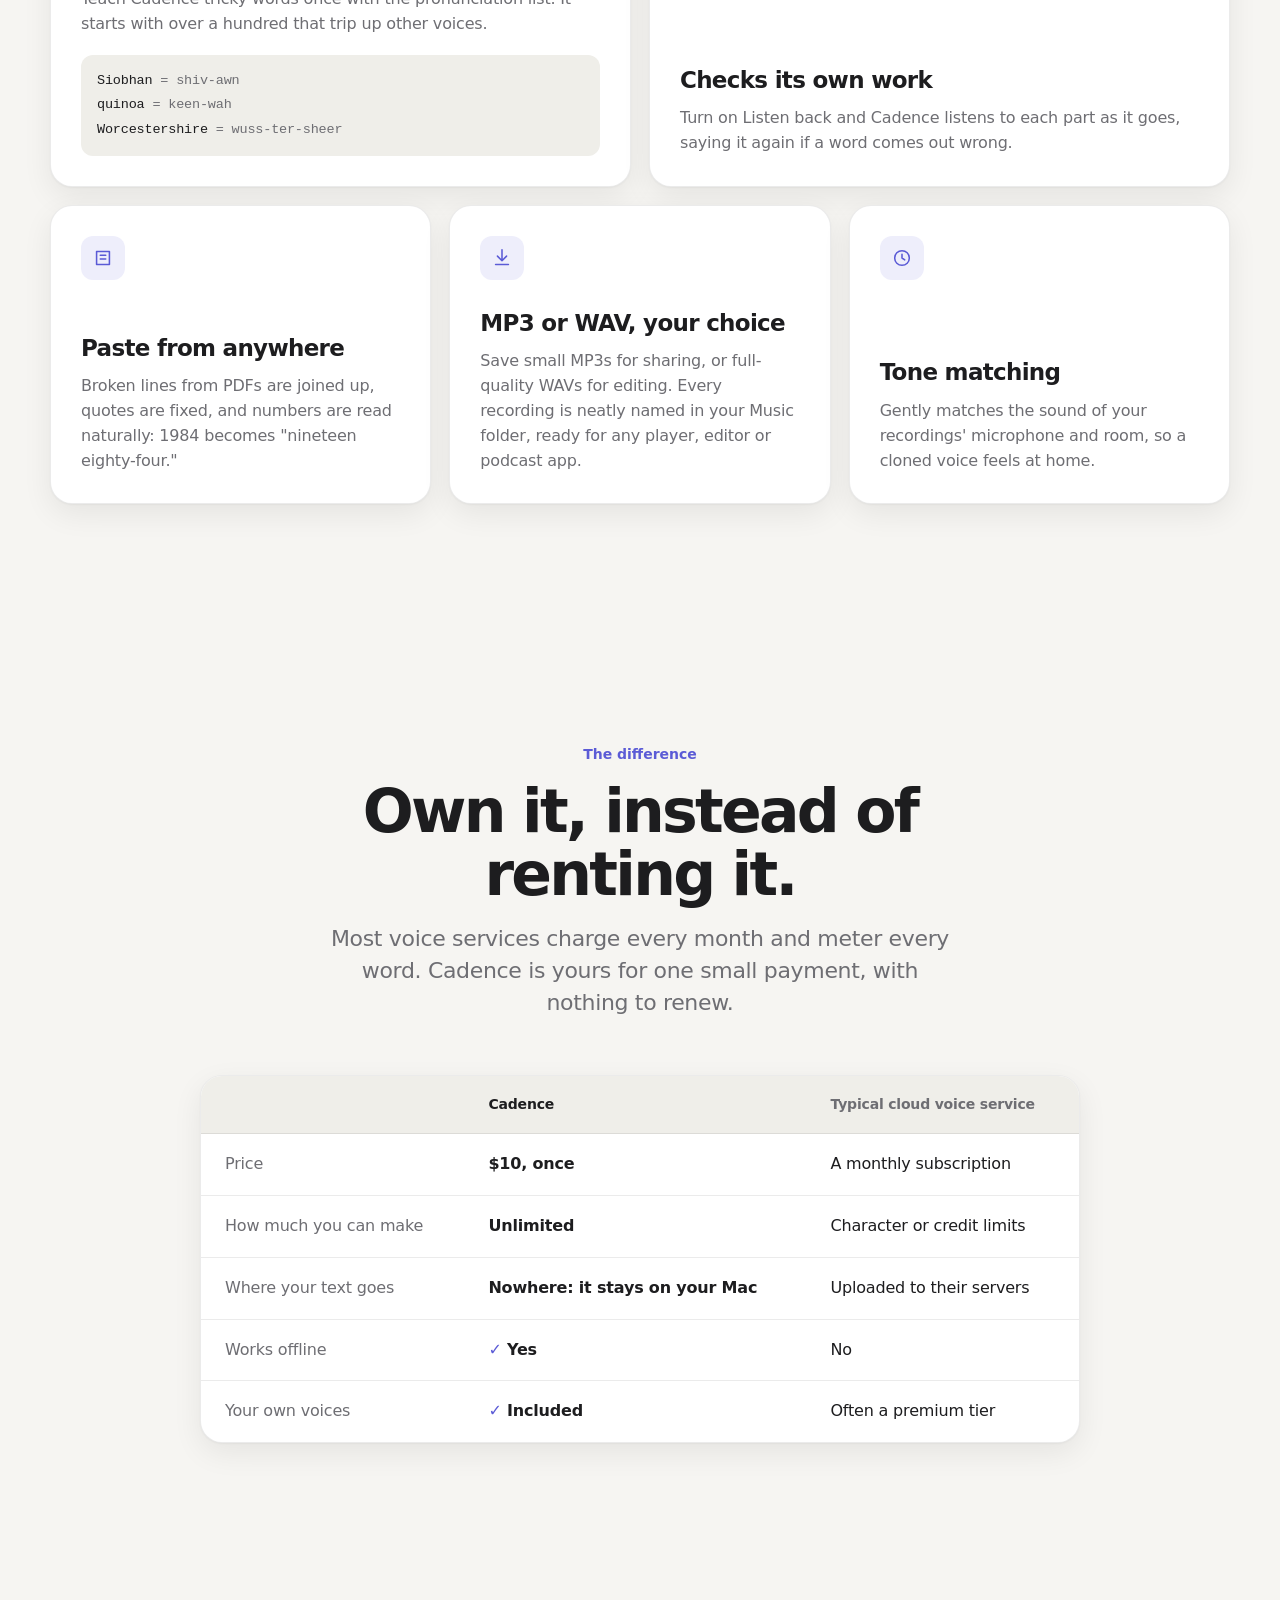
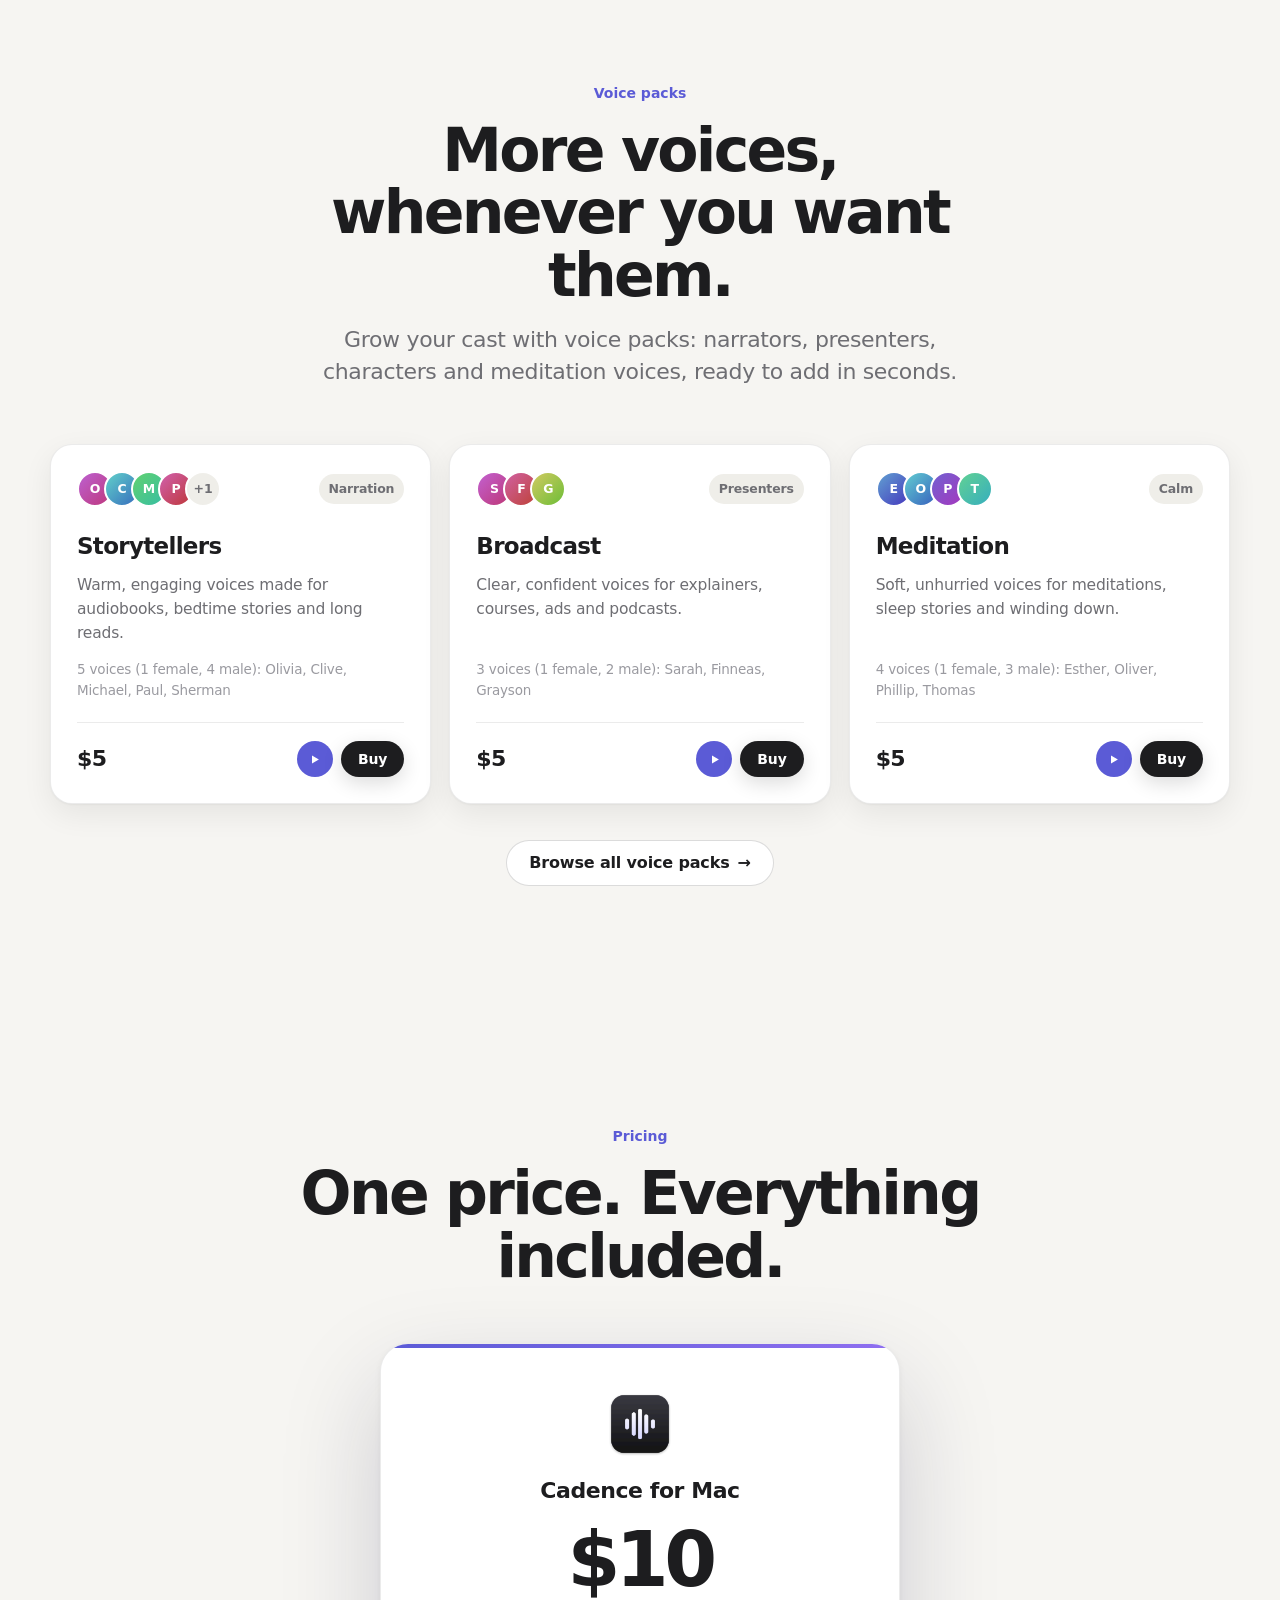
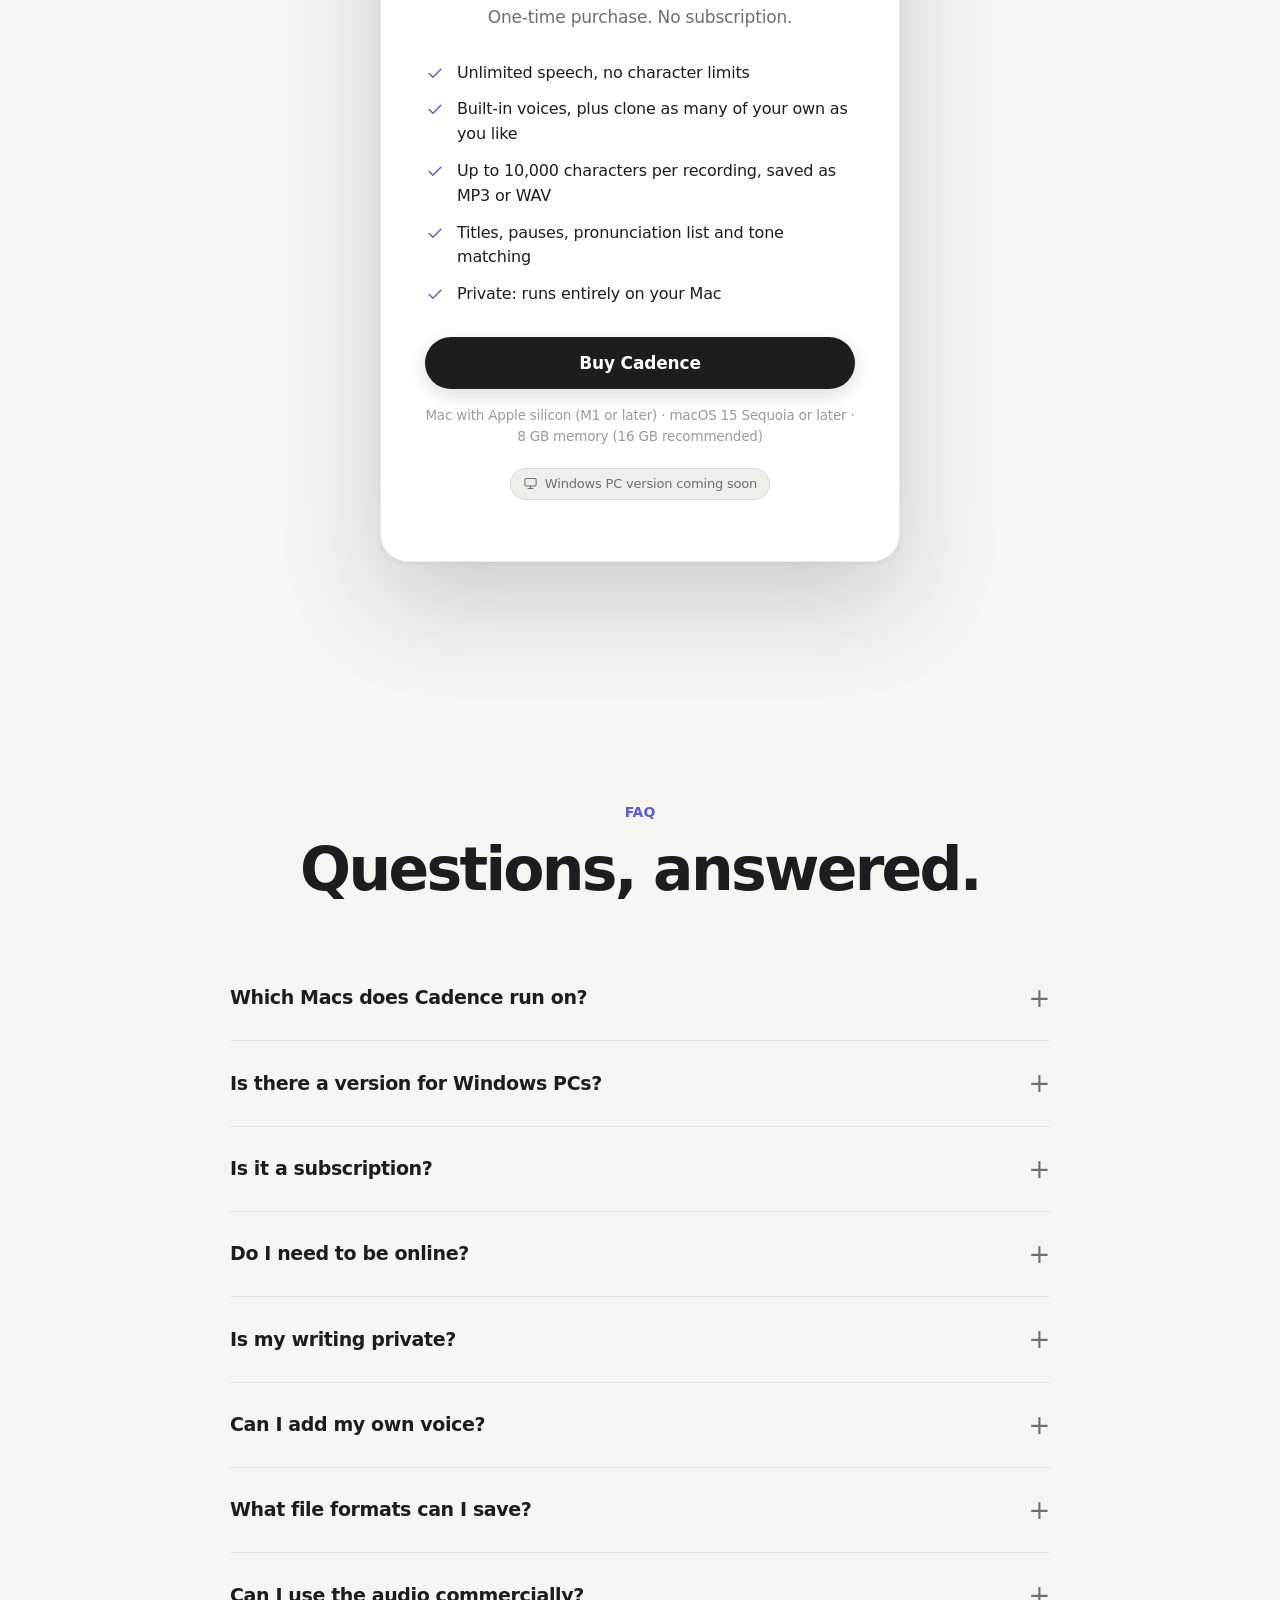
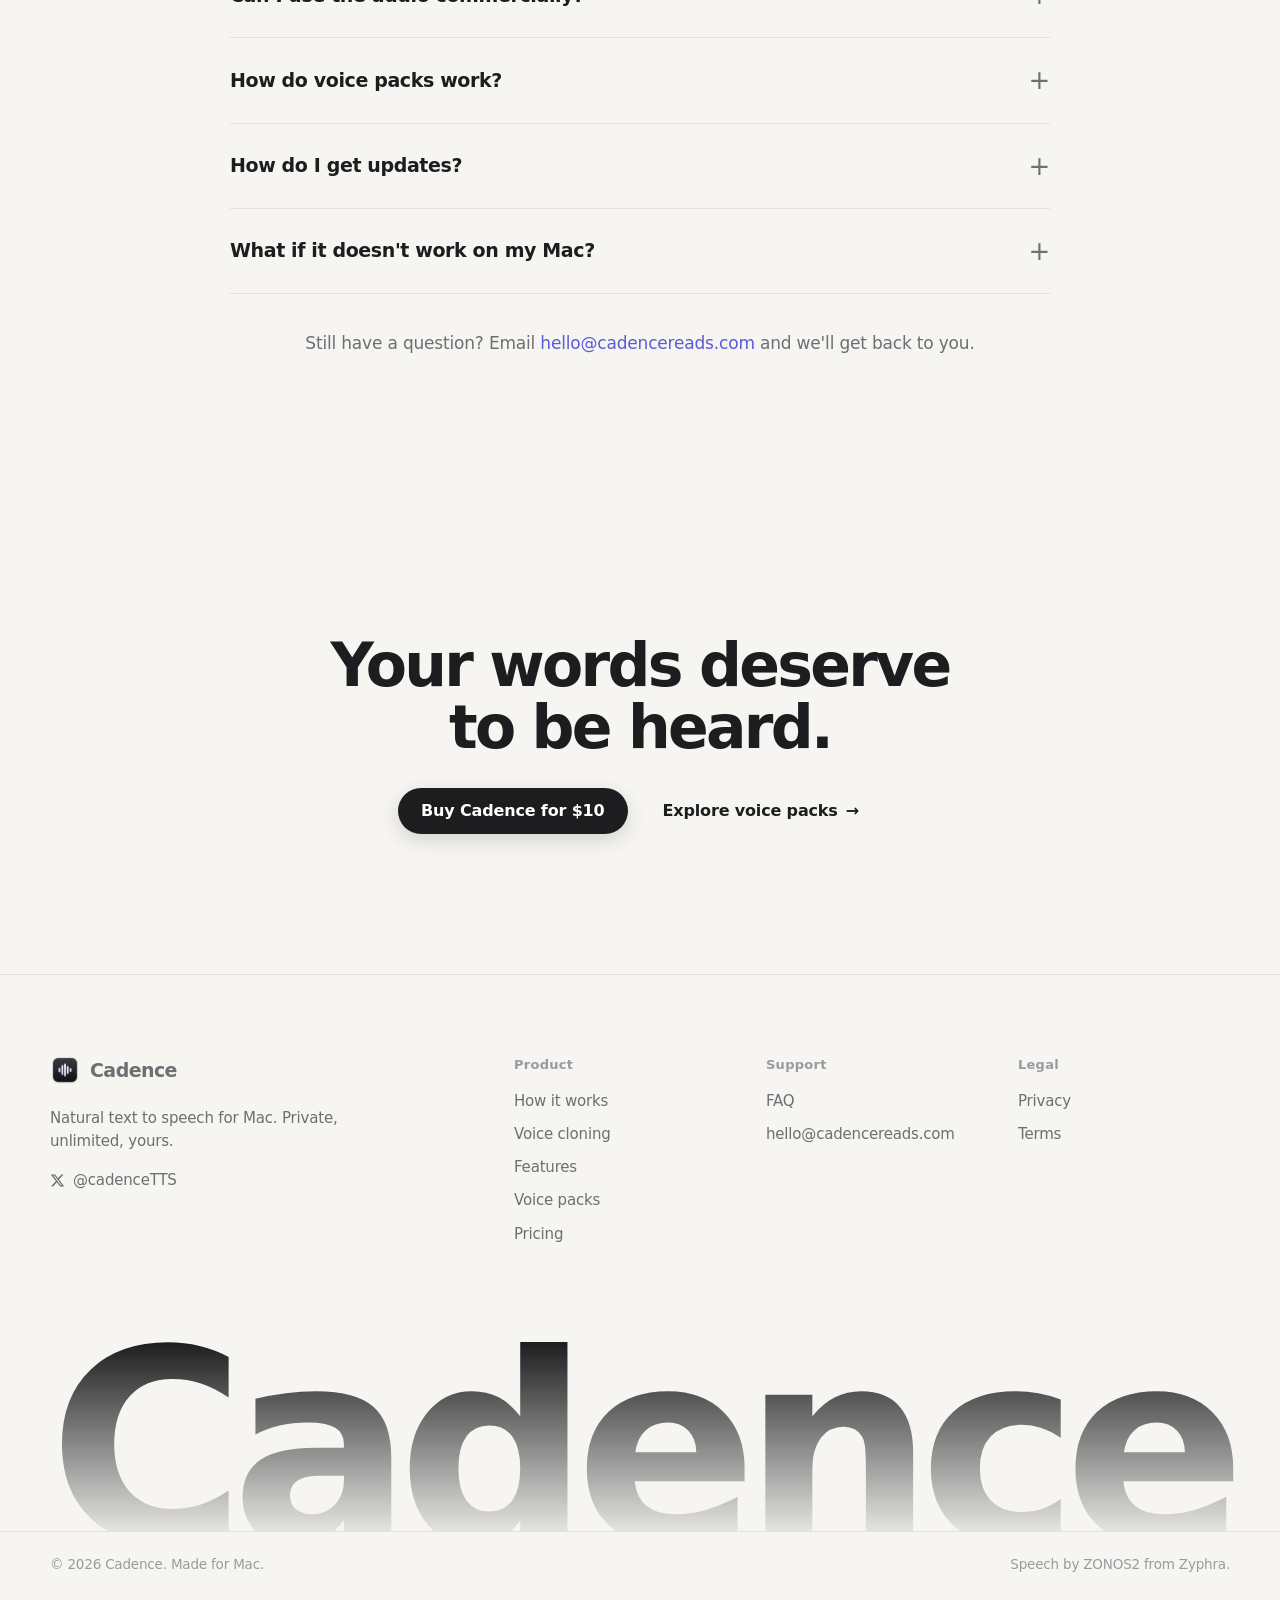
==== commit b147166c: "Give voice cloning its own section on the home page A 'Clone any voice from a few clean recordings' " ====
--- a/index.html
+++ b/index.html
@@ -27,6 +27,7 @@
       <a class="logo" href="index.html"><img src="assets/img/icon.png" alt="">Cadence</a>
       <div class="nav-links">
         <a href="#how">How it works</a>
+        <a href="#clone">Voice cloning</a>
         <a href="#features">Features</a>
         <a href="voices.html">Voice packs</a>
         <a href="#pricing">Pricing</a>
@@ -40,7 +41,7 @@
       </div>
     </nav>
     <div class="mobile-menu" hidden>
-      <a href="#how">How it works</a><a href="#features">Features</a><a href="voices.html">Voice packs</a>
+      <a href="#how">How it works</a><a href="#clone">Voice cloning</a><a href="#features">Features</a><a href="voices.html">Voice packs</a>
       <a href="#pricing">Pricing</a><a href="#faq">FAQ</a>
     </div>
   </header>
@@ -51,7 +52,7 @@
       <div class="wrap">
         <span class="eyebrow reveal"><span class="dot"></span>Text to speech, made on your Mac</span>
         <h1 class="display reveal">Give your words<br>a <span class="gradient-text">voice.</span></h1>
-        <p class="lede reveal">Cadence turns writing into natural, expressive speech in voices you choose. No subscription, no word limits, and nothing leaves your Mac.</p>
+        <p class="lede reveal">Cadence turns writing into natural, expressive speech in voices you choose, or clone your own. No subscription, no word limits, and nothing leaves your Mac.</p>
         <div class="hero-ctas reveal">
           <a class="btn btn-primary" data-buy="app"><span>Buy Cadence for <span data-price>$10</span></span></a>
           <a class="btn" href="#listen">Hear it <span class="arrow">→</span></a>
@@ -120,6 +121,32 @@
       </div>
     </section>
 
+    <!-- Voice cloning -->
+    <section id="clone">
+      <div class="wrap clone">
+        <div class="clone-copy reveal">
+          <span class="kicker">Voice cloning</span>
+          <h2 class="headline">Clone any voice from a few clean recordings.</h2>
+          <p class="lede">Give Cadence a minute or two of someone speaking, and it can read anything you write in their voice: your own, a narrator you work with, a voice actor for your project.</p>
+          <ul class="clone-list">
+            <li><svg class="icon" viewBox="0 0 24 24"><path d="M5 12.5l4.5 4.5L19 7.5"/></svg><span><b>A minute or two is plenty.</b> One recording or several: MP3, WAV, M4A, FLAC or AIFF.</span></li>
+            <li><svg class="icon" viewBox="0 0 24 24"><path d="M5 12.5l4.5 4.5L19 7.5"/></svg><span><b>Ready in seconds.</b> No training, no waiting, no uploads. It all happens on your Mac.</span></li>
+            <li><svg class="icon" viewBox="0 0 24 24"><path d="M5 12.5l4.5 4.5L19 7.5"/></svg><span><b>As many voices as you like,</b> each one yours to use for as long as you like.</span></li>
+          </ul>
+          <p class="consent"><svg class="icon" viewBox="0 0 24 24" aria-hidden="true"><path d="M12 3l7 3v5c0 4.5-3 8.3-7 10-4-1.7-7-5.5-7-10V6z"/><path d="M9 12l2 2 4-4"/></svg>
+            <span>Only clone a voice with the speaker's permission. Cadence asks you to confirm it every time you add one.</span></p>
+          <a class="btn btn-primary" data-buy="app"><span>Get Cadence for <span data-price>$10</span></span></a>
+        </div>
+        <div class="window clone-shot reveal">
+          <div class="window-bar" aria-hidden="true"><i></i><i></i><i></i></div>
+          <picture>
+            <source srcset="assets/img/addvoice-dark.png" media="(prefers-color-scheme: dark)">
+            <img src="assets/img/addvoice-light.png" width="2160" height="1400" alt="Adding a voice in Cadence: name it, choose its recordings, and confirm you have permission." loading="lazy">
+          </picture>
+        </div>
+      </div>
+    </section>
+
     <!-- Features -->
     <section id="features">
       <div class="wrap">
@@ -144,8 +171,8 @@
           </article>
           <article class="tile reveal">
             <span class="tile-icon"><svg class="icon" viewBox="0 0 24 24"><circle cx="12" cy="8" r="3.5"/><path d="M5 20c.8-3.6 3.6-5.5 7-5.5s6.2 1.9 7 5.5"/><path d="M19 4v4M17 6h4"/></svg></span>
-            <h3>Your own voices</h3>
-            <p>Add a voice from a minute or two of recordings. It's ready in seconds, with no training.</p>
+            <h3>Clone a voice</h3>
+            <p>Copy a voice from a minute or two of recordings. It's ready in seconds, with no training.</p>
           </article>
           <article class="tile reveal">
             <span class="tile-icon"><svg class="icon" viewBox="0 0 24 24"><path d="M6 4h9l3 3v13H6z"/><path d="M9 10h6M9 14h6M9 18h3"/></svg></span>
@@ -239,7 +266,7 @@
           <div class="once">One-time purchase. No subscription.</div>
           <ul>
             <li><svg class="icon" viewBox="0 0 24 24"><path d="M5 12.5l4.5 4.5L19 7.5"/></svg>Unlimited speech, no character limits</li>
-            <li><svg class="icon" viewBox="0 0 24 24"><path d="M5 12.5l4.5 4.5L19 7.5"/></svg>Three built-in voices, plus as many of your own as you like</li>
+            <li><svg class="icon" viewBox="0 0 24 24"><path d="M5 12.5l4.5 4.5L19 7.5"/></svg>Built-in voices, plus clone as many of your own as you like</li>
             <li><svg class="icon" viewBox="0 0 24 24"><path d="M5 12.5l4.5 4.5L19 7.5"/></svg>Up to 10,000 characters per recording, saved as MP3 or WAV</li>
             <li><svg class="icon" viewBox="0 0 24 24"><path d="M5 12.5l4.5 4.5L19 7.5"/></svg>Titles, pauses, pronunciation list and tone matching</li>
             <li><svg class="icon" viewBox="0 0 24 24"><path d="M5 12.5l4.5 4.5L19 7.5"/></svg>Private: runs entirely on your Mac</li>
@@ -306,7 +333,7 @@
         <a class="social" data-x href="https://x.com/cadenceTTS" rel="noopener"><svg viewBox="0 0 24 24" aria-hidden="true"><path d="M18.244 2.25h3.308l-7.227 8.26 8.502 11.24H16.17l-5.214-6.817L4.99 21.75H1.68l7.73-8.835L1.254 2.25H8.08l4.713 6.231zm-1.161 17.52h1.833L7.084 4.126H5.117z"/></svg><span>@cadenceTTS</span></a>
       </div>
       <div><h4>Product</h4><ul>
-        <li><a href="index.html#how">How it works</a></li><li><a href="index.html#features">Features</a></li>
+        <li><a href="index.html#how">How it works</a></li><li><a href="index.html#clone">Voice cloning</a></li><li><a href="index.html#features">Features</a></li>
         <li><a href="voices.html">Voice packs</a></li><li><a href="index.html#pricing">Pricing</a></li></ul></div>
       <div><h4>Support</h4><ul>
         <li><a href="index.html#faq">FAQ</a></li><li><a data-email href="#">Contact us</a></li></ul></div>
--- a/assets/css/site.css
+++ b/assets/css/site.css
@@ -347,6 +347,18 @@
 }
 .reveal { opacity: 0; transform: translateY(24px); transition: opacity .8s cubic-bezier(.2, .7, .2, 1), transform .8s cubic-bezier(.2, .7, .2, 1); }
 .reveal.in { opacity: 1; transform: none; }
+/* ---------- voice cloning ---------- */
+.clone { display: grid; grid-template-columns: 1fr 1.15fr; gap: 64px; align-items: center; }
+.clone-copy .kicker { font-size: 14px; font-weight: 600; color: var(--accent); display: block; margin-bottom: 14px; }
+.clone-copy .lede { margin: 18px 0 0; }
+.clone-list { list-style: none; padding: 0; margin: 28px 0 0; display: grid; gap: 14px; }
+.clone-list li { display: flex; gap: 12px; color: var(--muted); }
+.clone-list li b { color: var(--text); font-weight: 600; }
+.clone-list .icon { flex: none; width: 20px; height: 20px; margin-top: 2px; color: var(--accent); }
+.consent { display: flex; gap: 10px; align-items: flex-start; margin: 26px 0 28px; padding: 14px 16px; border-radius: 14px;
+  background: var(--surface-2); color: var(--muted); font-size: 14.5px; }
+.consent .icon { flex: none; width: 18px; height: 18px; margin-top: 1px; color: var(--accent); }
+
 @media (prefers-reduced-motion: reduce) {
   html { scroll-behavior: auto; }
   .reveal { opacity: 1; transform: none; transition: none; }
@@ -355,6 +367,7 @@
 
 /* ---------- responsive ---------- */
 @media (max-width: 980px) {
+  .clone { grid-template-columns: 1fr; gap: 40px; }
   .nav-links { display: none; }
   .menu-button { display: grid; place-items: center; }
   .mobile-menu {
